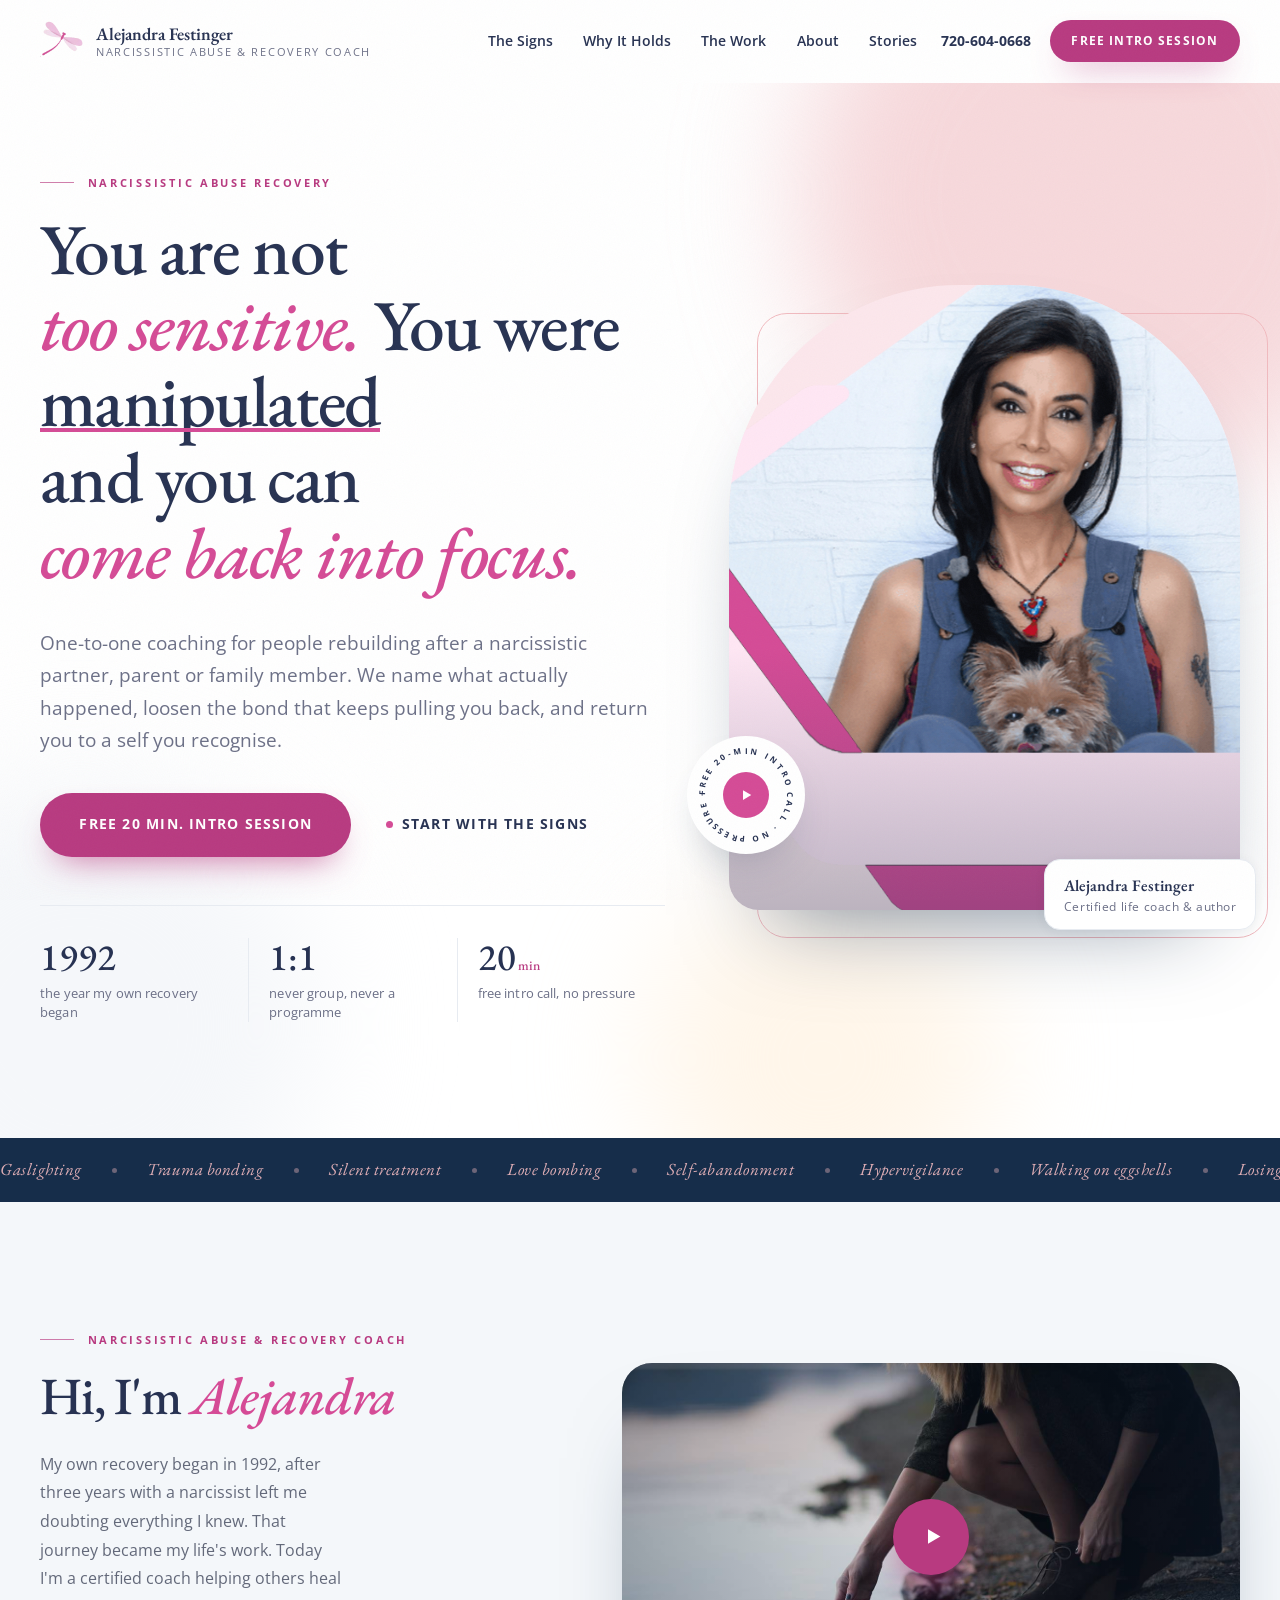
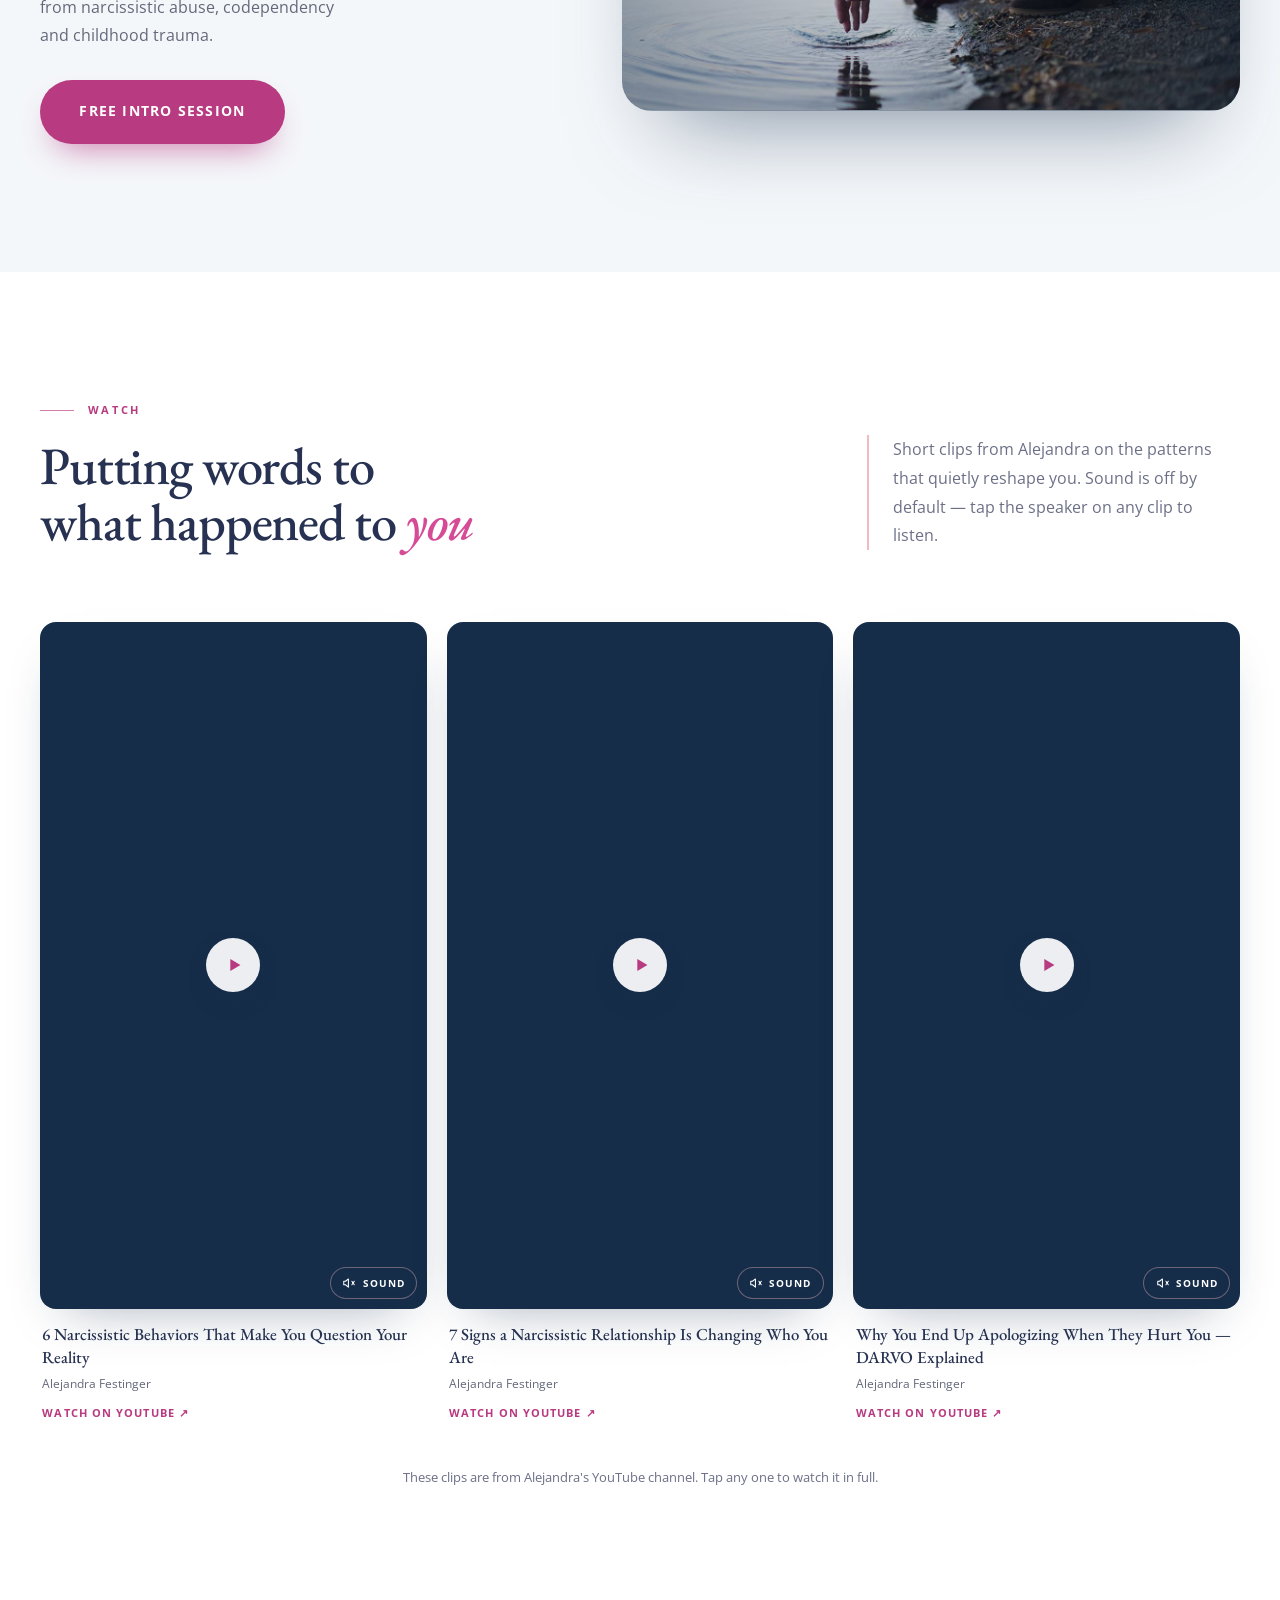
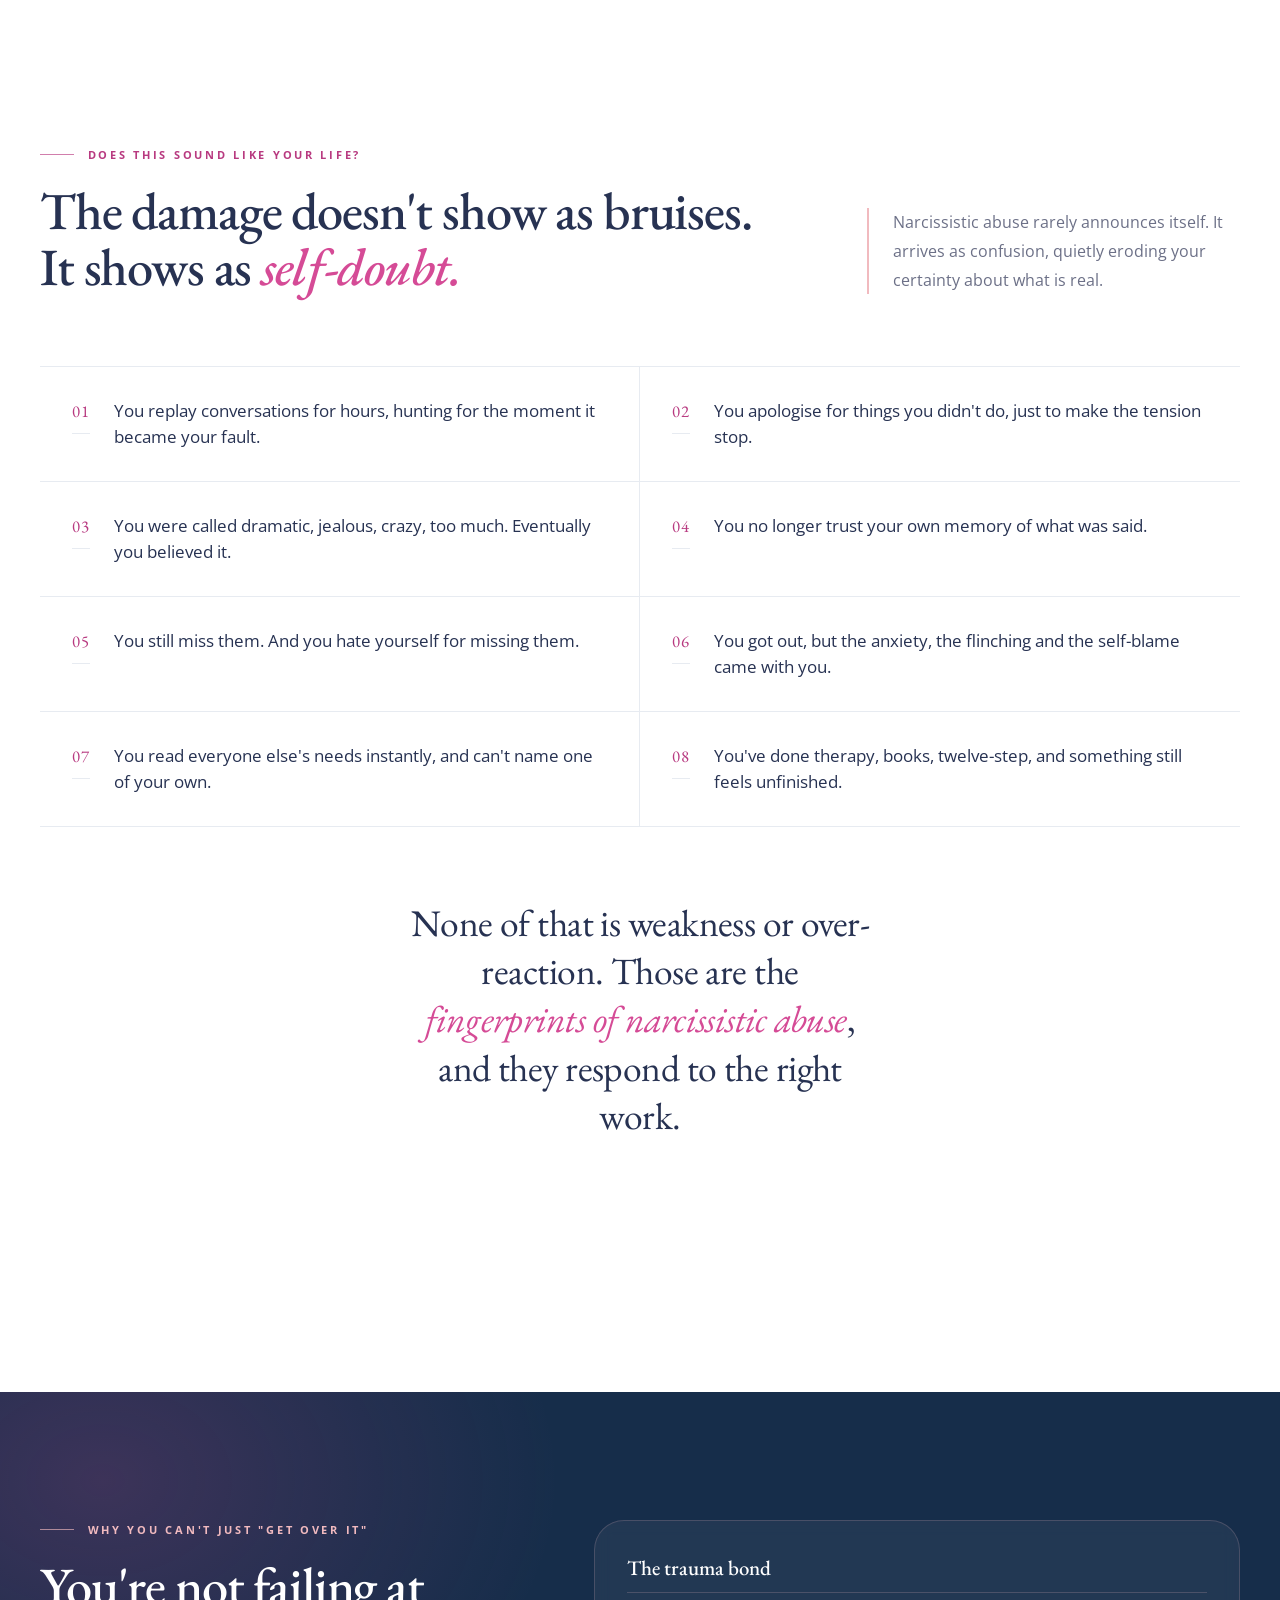
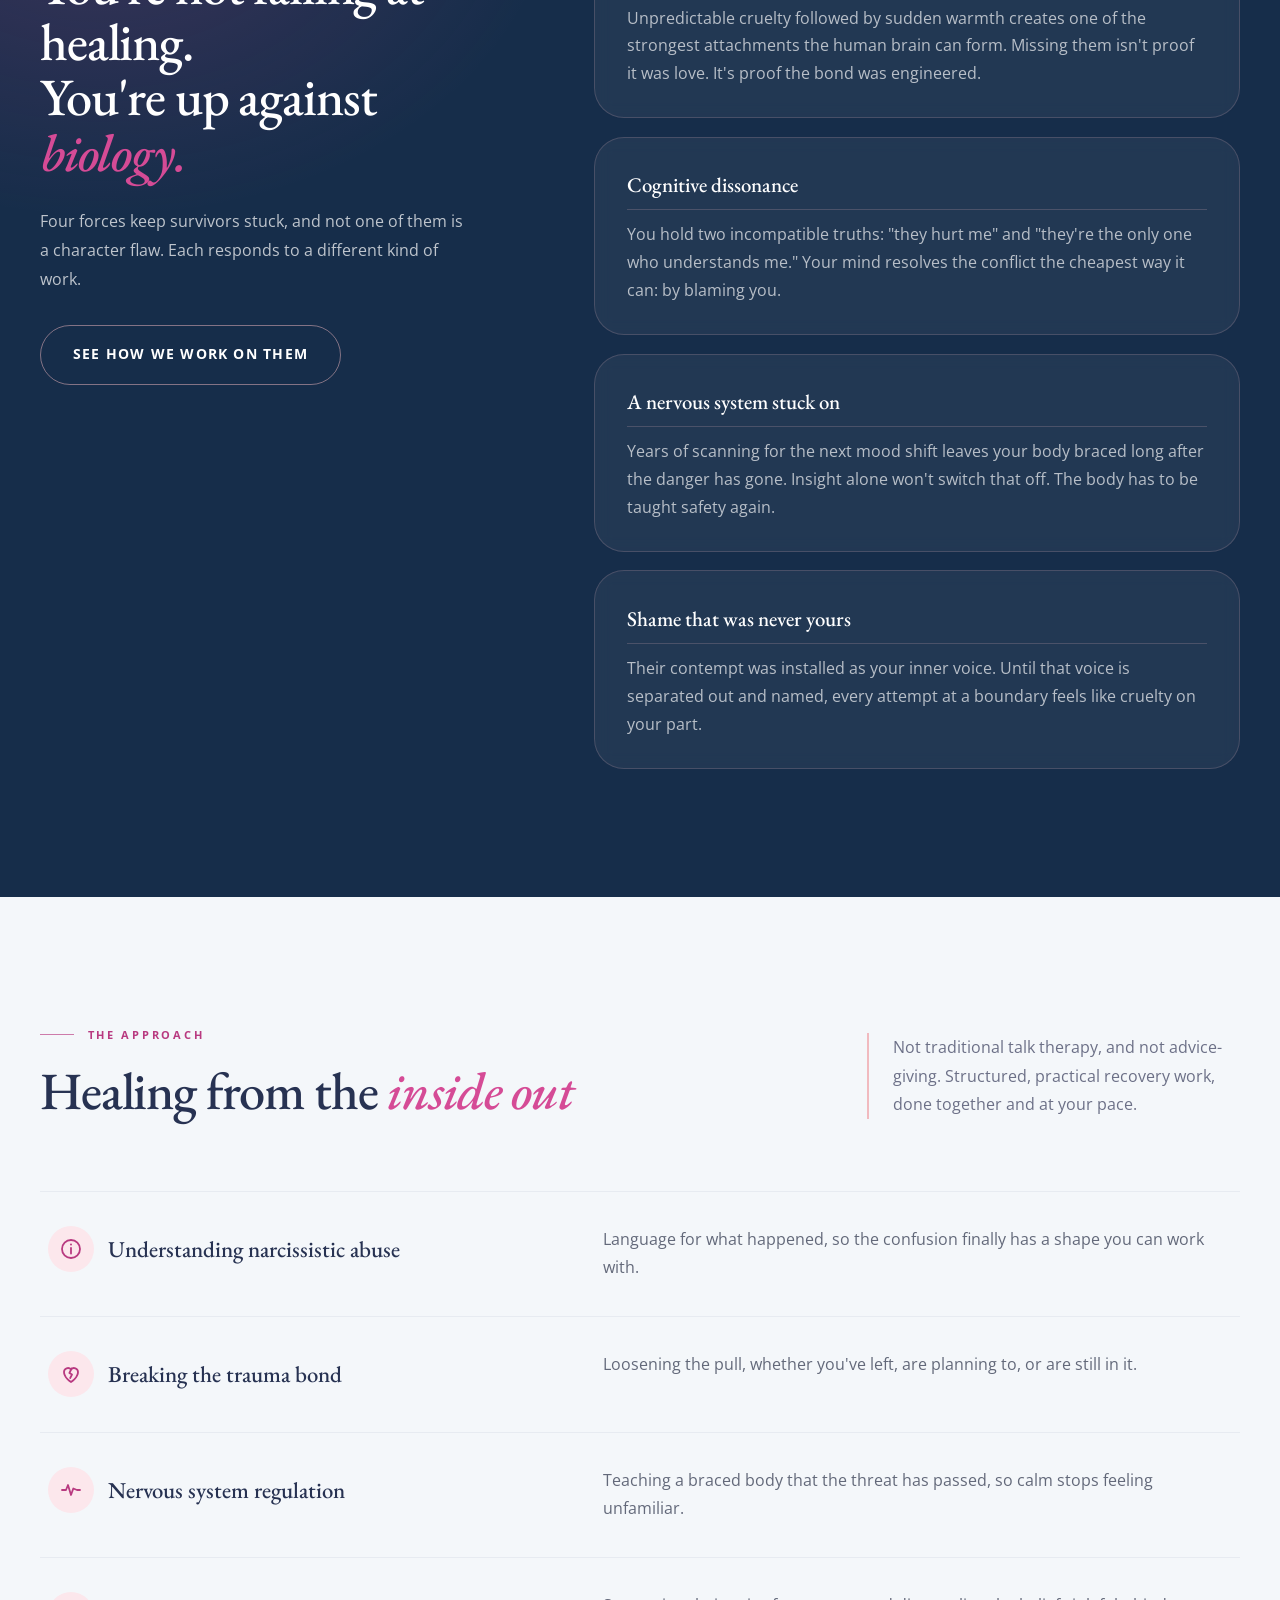
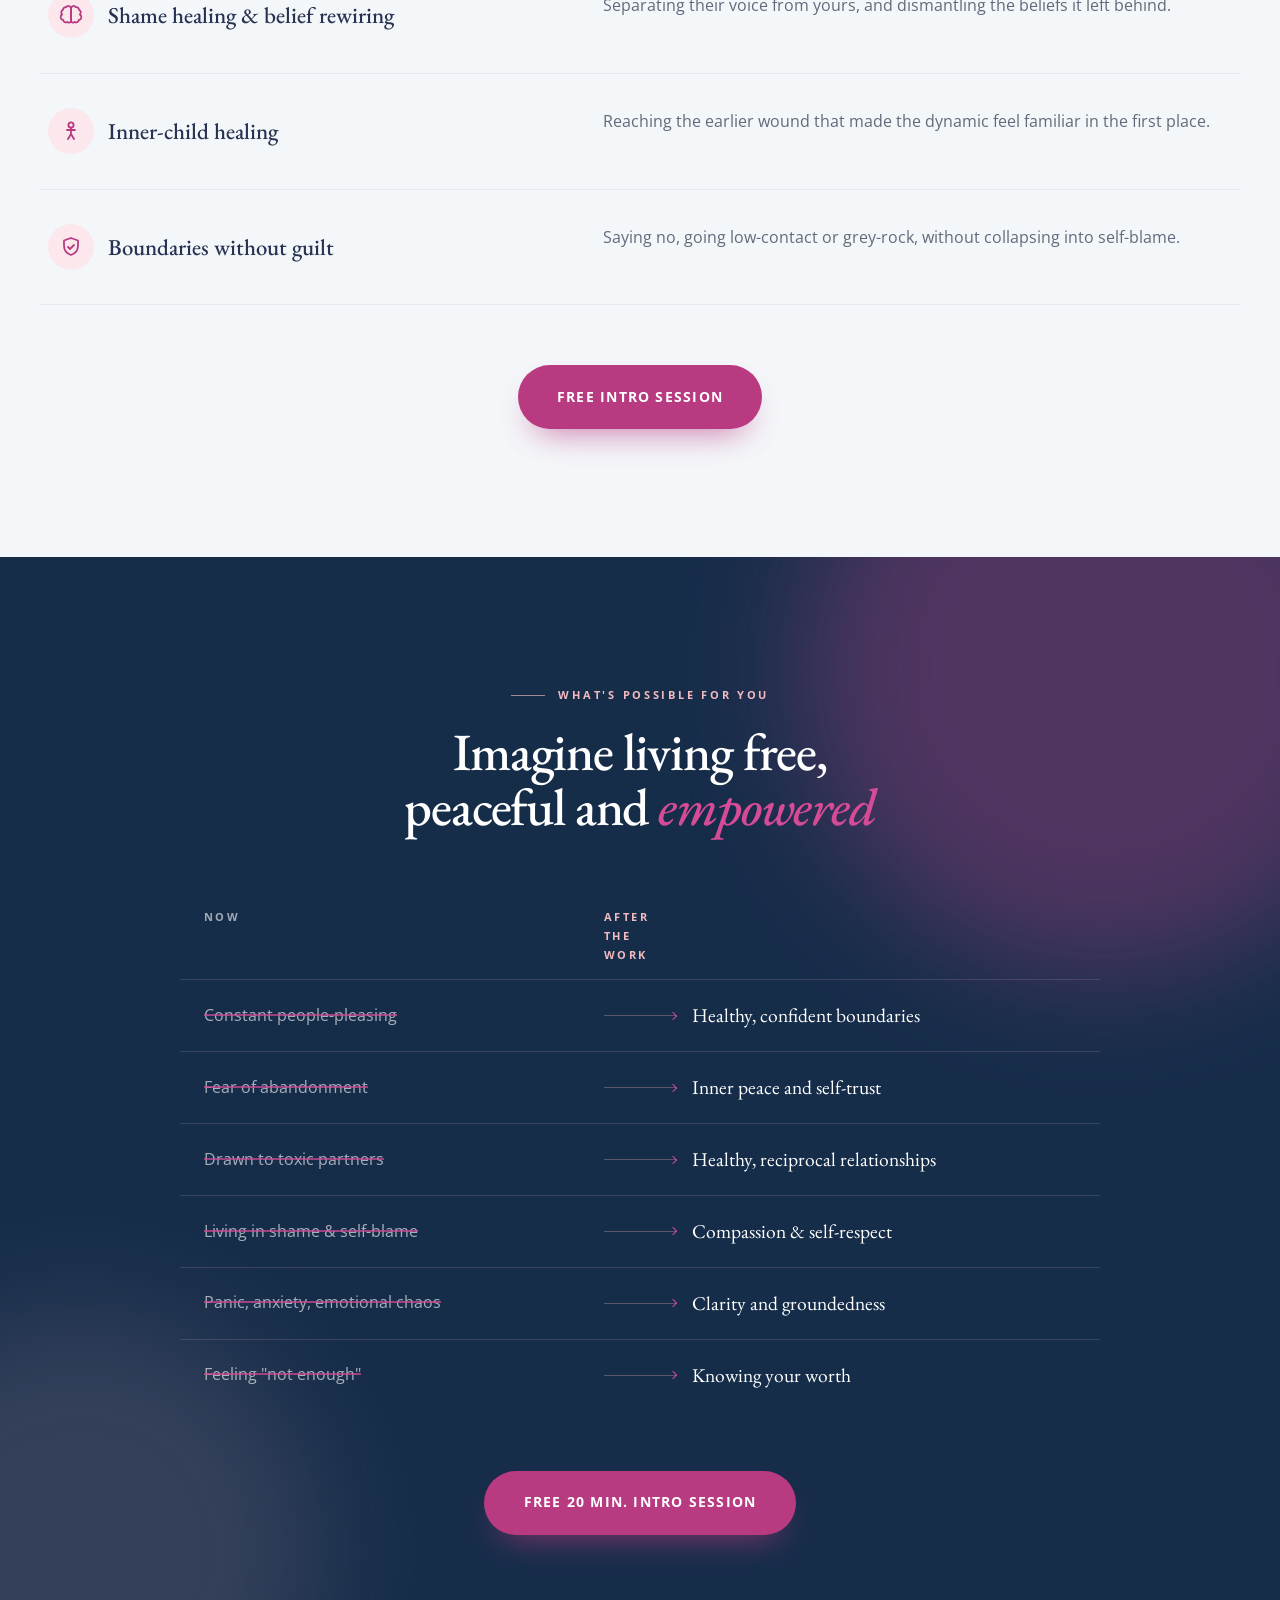
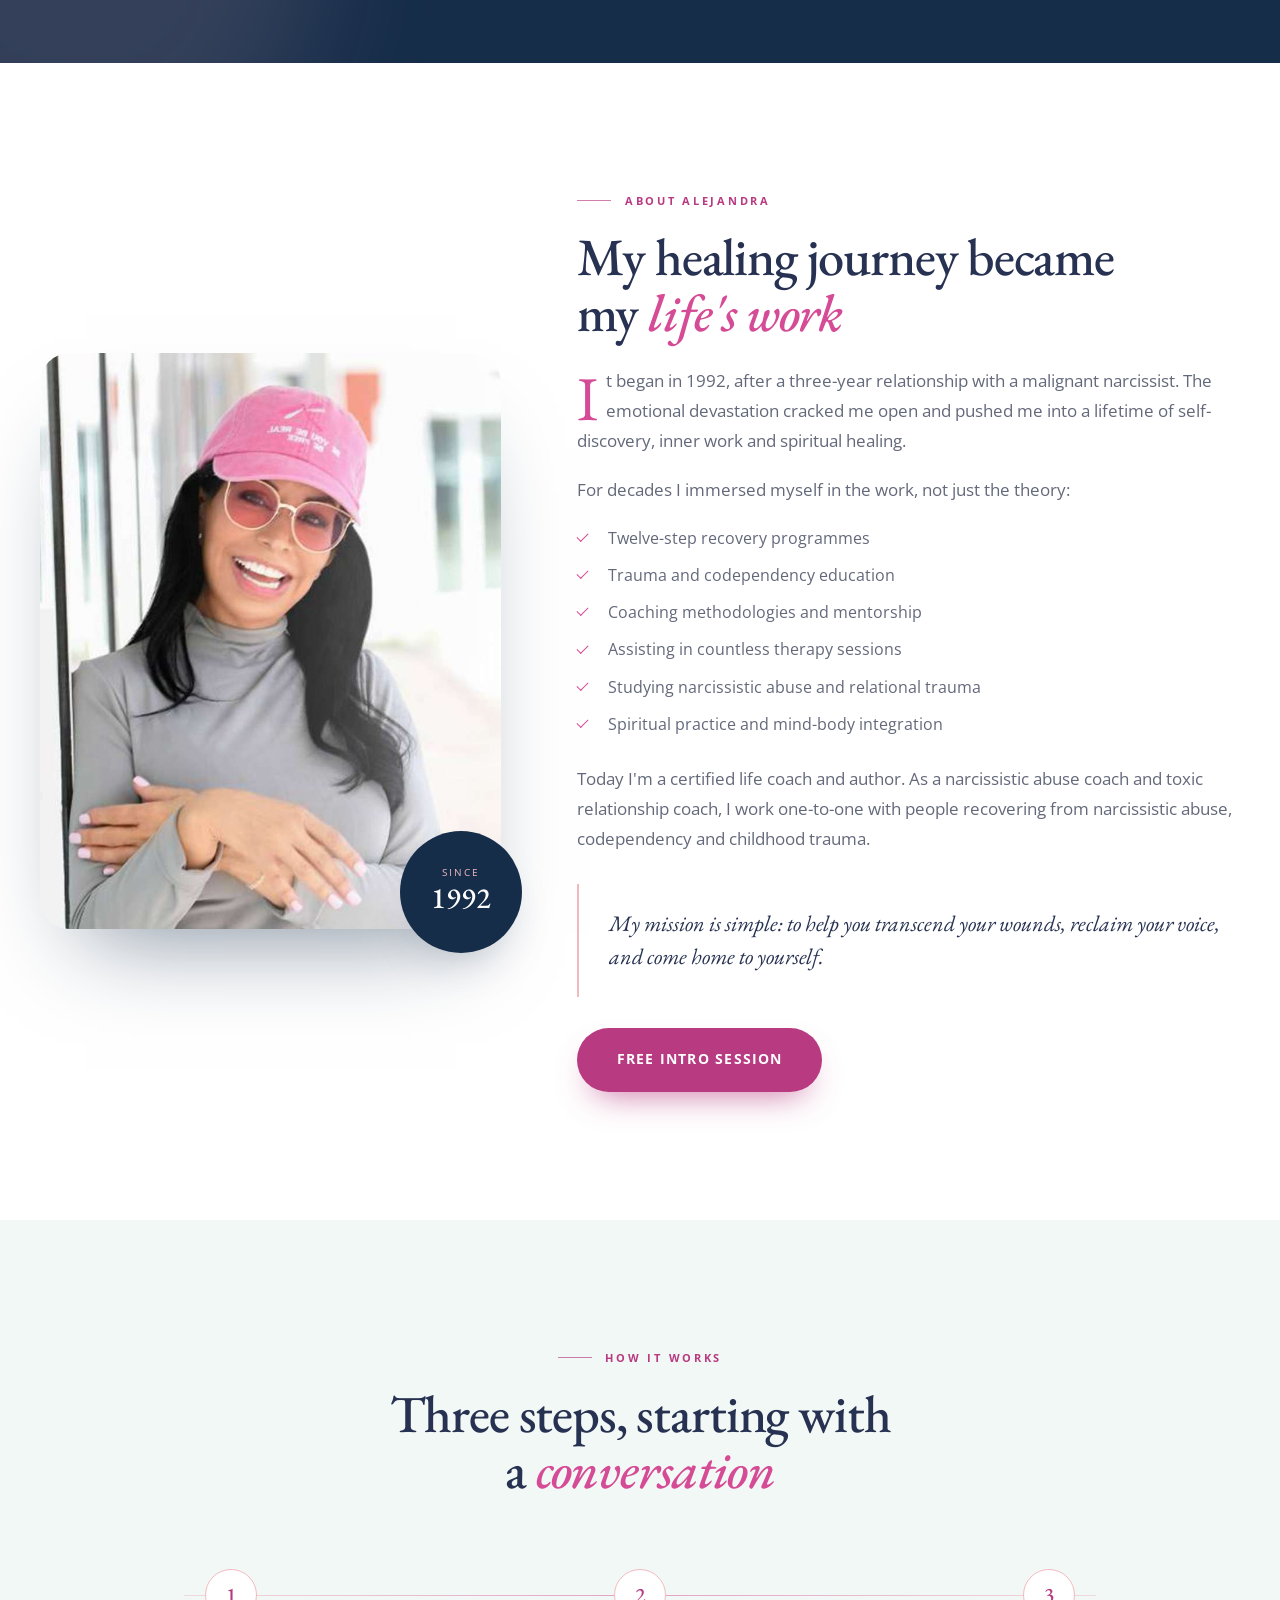
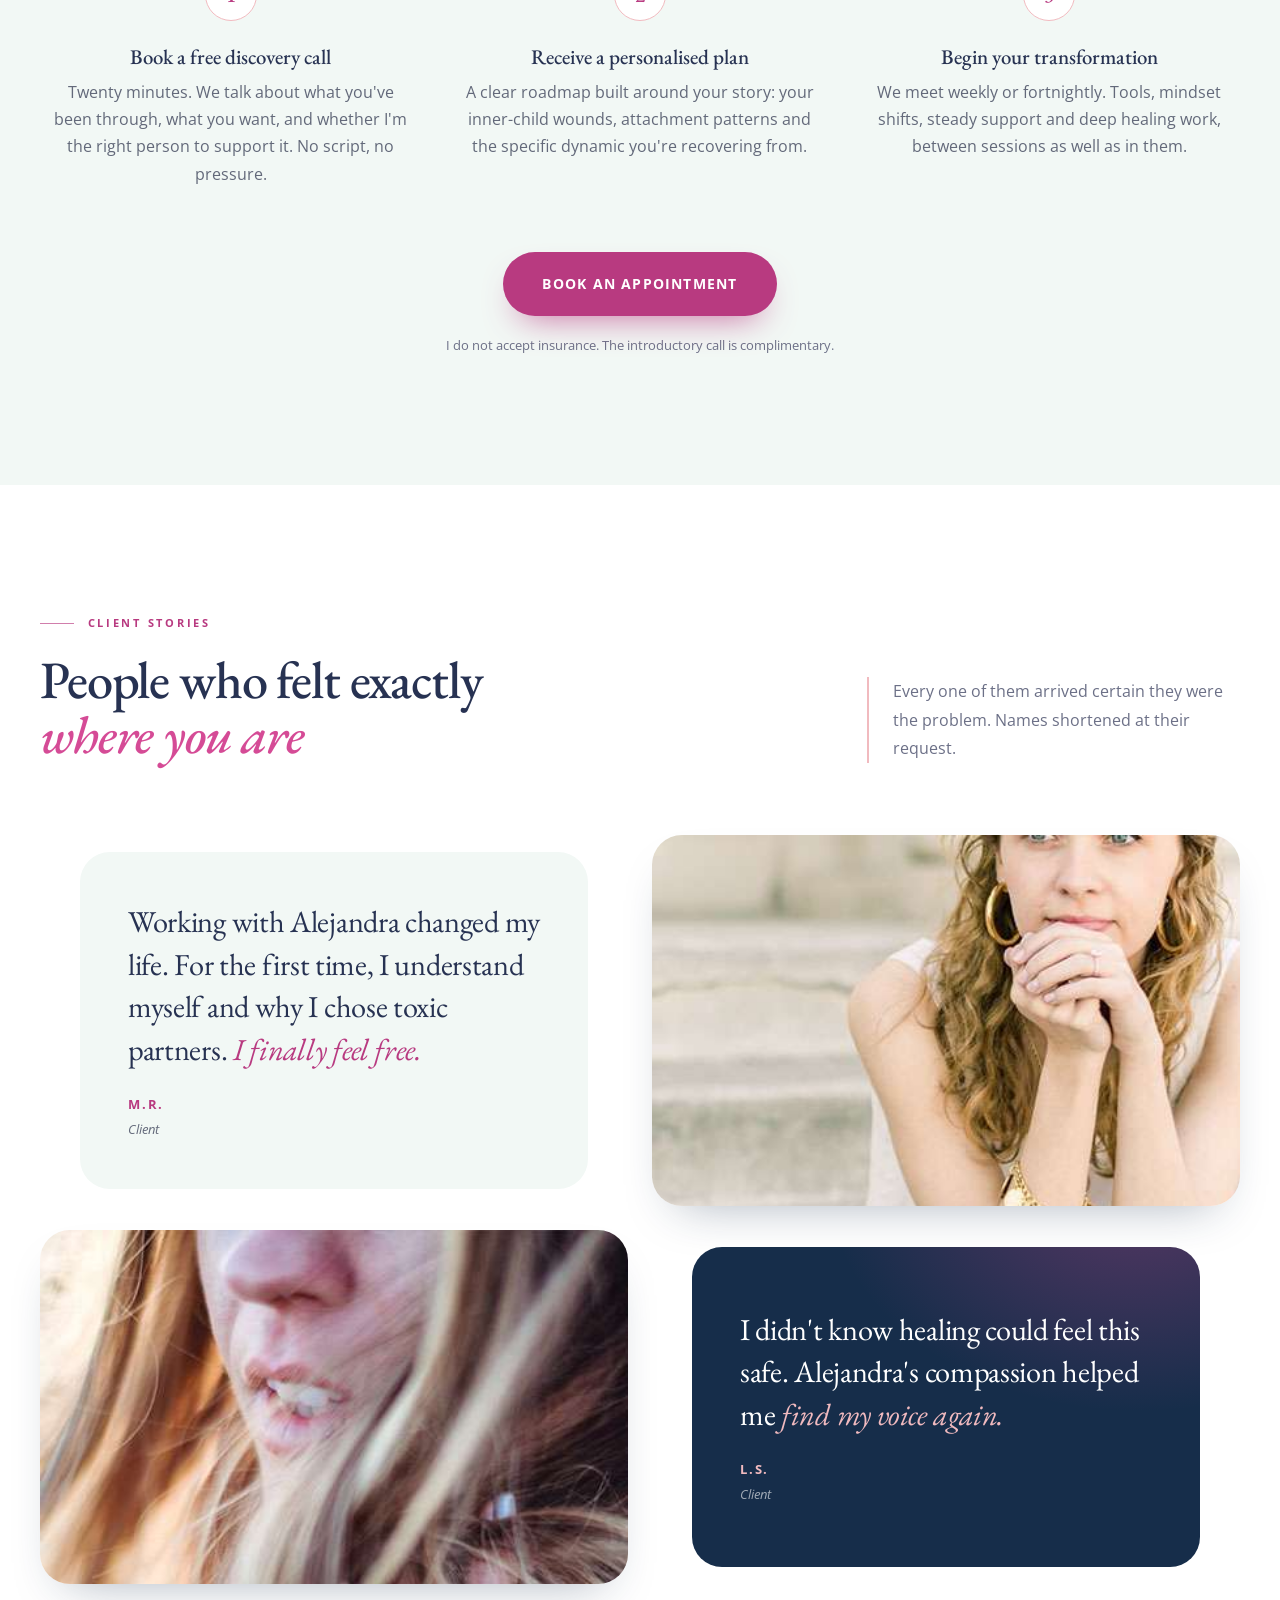
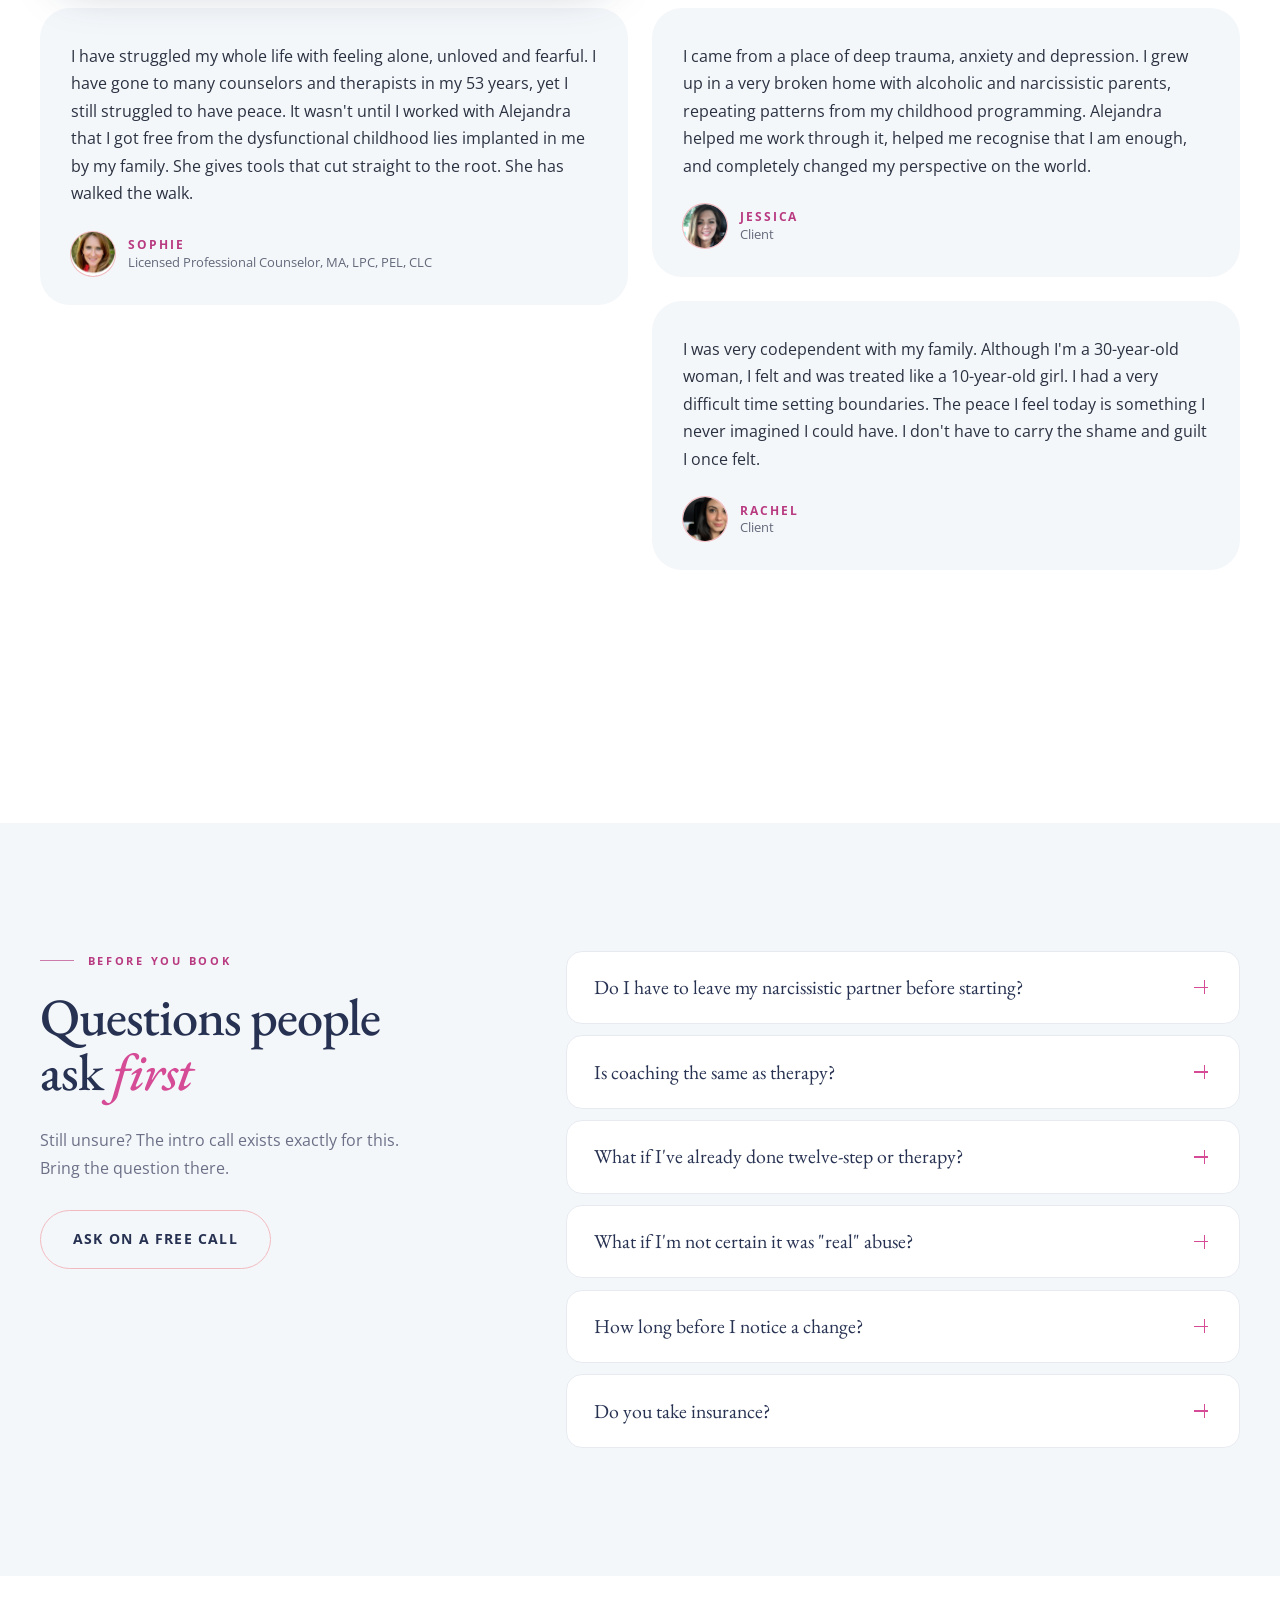
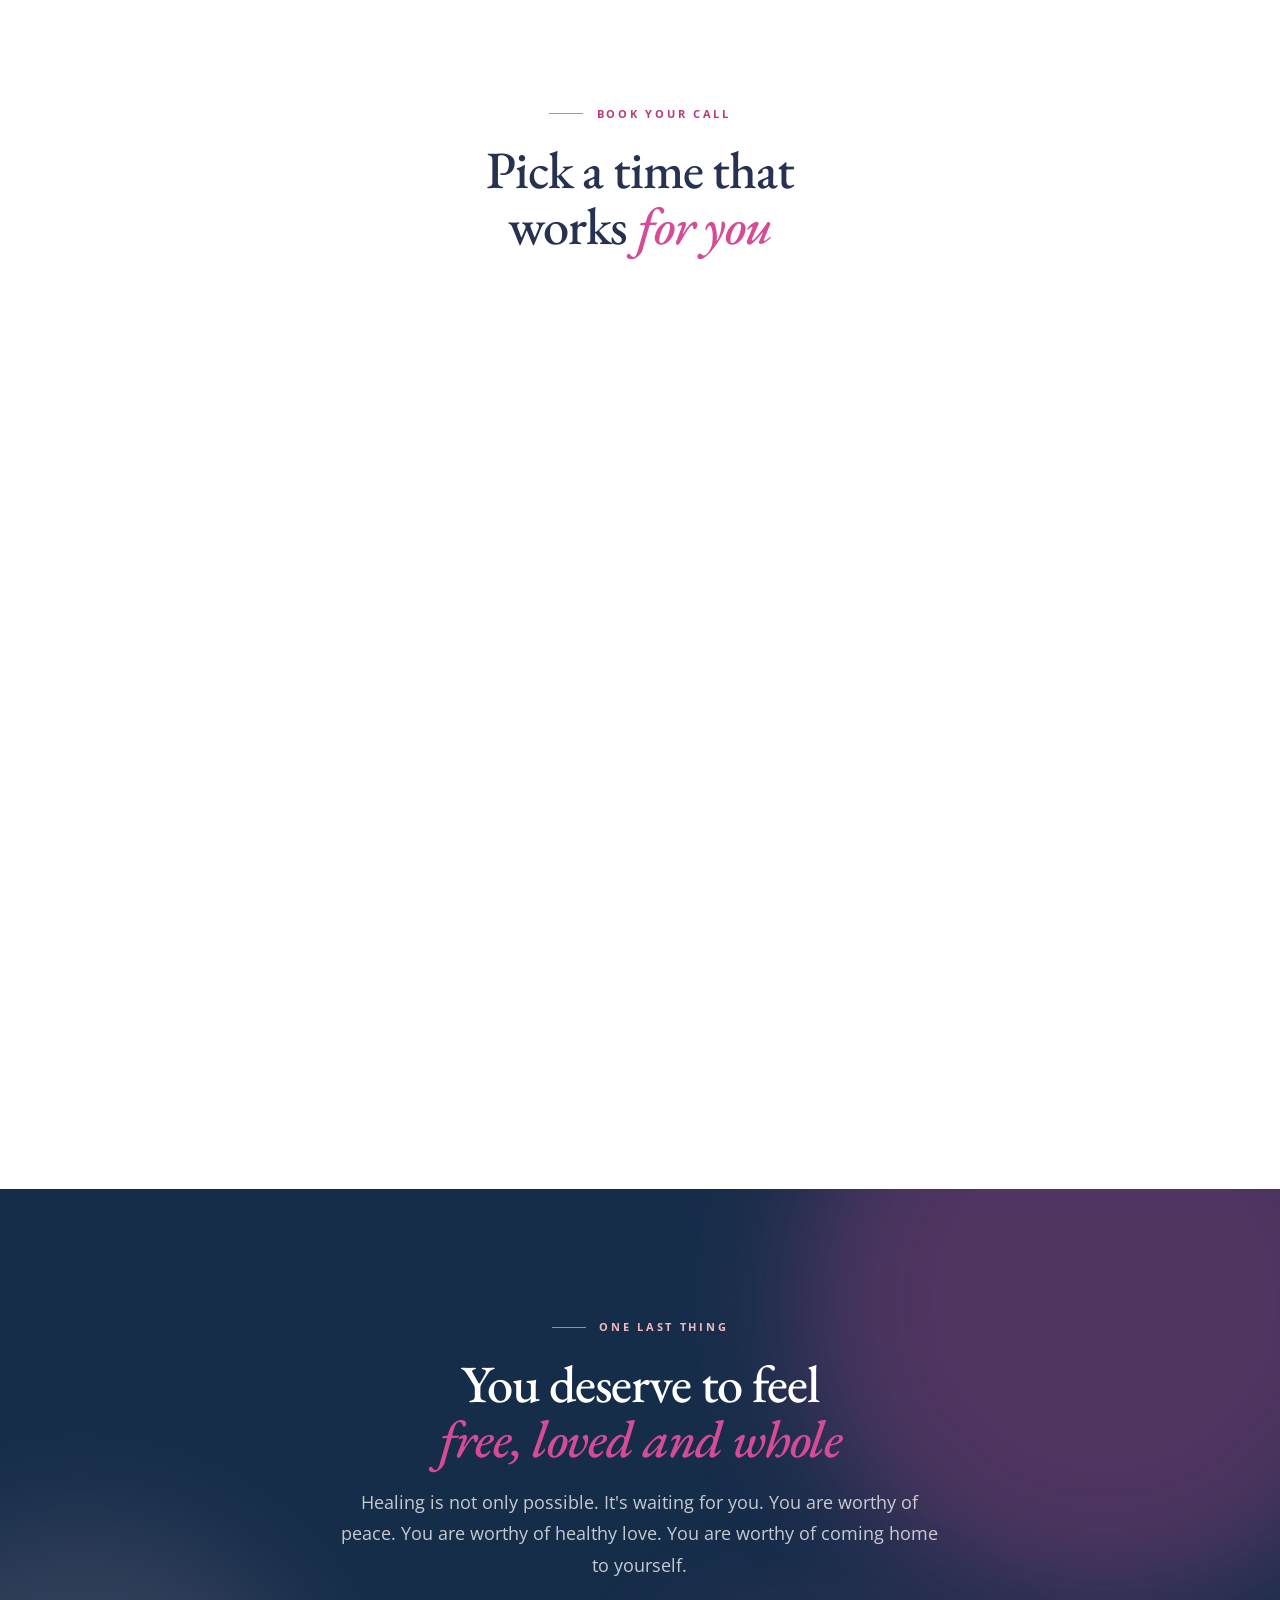
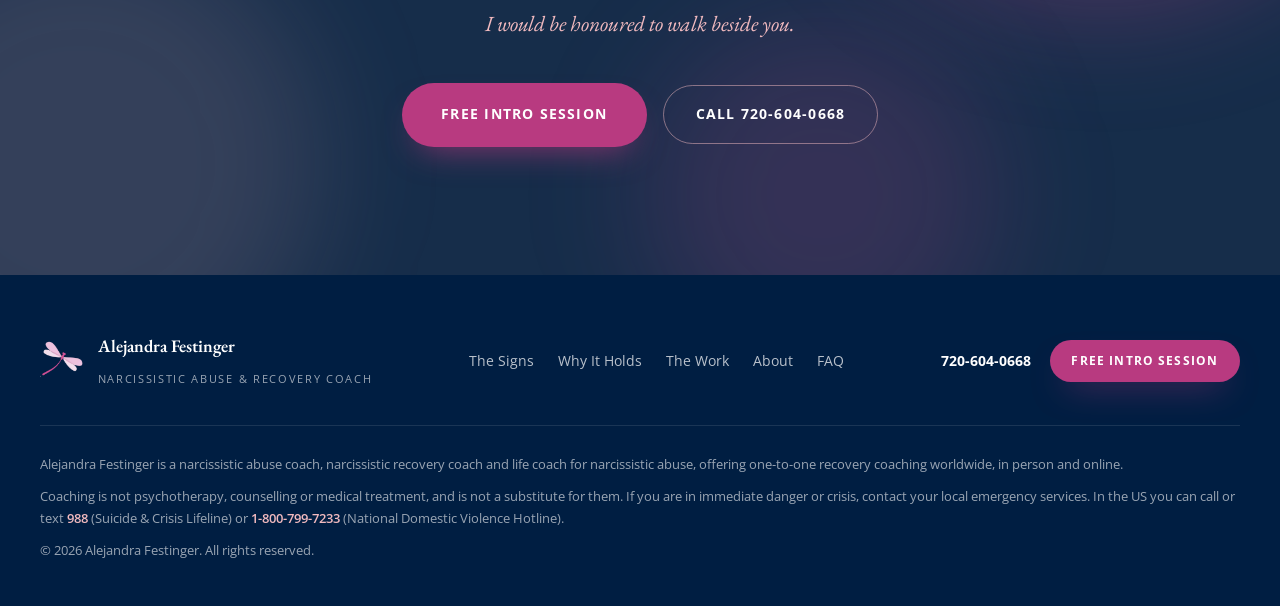
==== index.html @ a4e77815 "Add Watch video section with Alejandra's clips; link hero seal to it - Restore the previously hidden" ====
<!DOCTYPE html>
<html lang="en">
<head>
<meta charset="utf-8">
<meta name="viewport" content="width=device-width, initial-scale=1">

<!-- Google Tag Manager -->
<script>(function(w,d,s,l,i){w[l]=w[l]||[];w[l].push({'gtm.start':
new Date().getTime(),event:'gtm.js'});var f=d.getElementsByTagName(s)[0],
j=d.createElement(s),dl=l!='dataLayer'?'&l='+l:'';j.async=true;j.src=
'https://www.googletagmanager.com/gtm.js?id='+i+dl;f.parentNode.insertBefore(j,f);
})(window,document,'script','dataLayer','GTM-KCTSFG3N');</script>
<!-- End Google Tag Manager -->

<title>Narcissistic Abuse Coach | Alejandra Festinger, Recovery Coaching</title>
<meta name="description" content="Narcissistic abuse coach and toxic relationship coach Alejandra Festinger offers one-to-one recovery coaching to break the trauma bond and come back into focus. Free intro call.">
<link rel="canonical" href="https://codependencylifecoach.com/narcissistic-abuse-recovery/">

<meta property="og:type" content="website">
<meta property="og:title" content="Narcissistic Abuse Coach | Alejandra Festinger">
<meta property="og:description" content="You are not too sensitive. You were manipulated, and you can come back into focus.">
<meta property="og:image" content="images/alejandra.webp">
<meta name="twitter:card" content="summary_large_image">
<meta name="theme-color" content="#162D4A">

<link rel="icon" href="images/logo.webp" type="image/webp">
<link rel="apple-touch-icon" href="images/logo.webp">

<link rel="preconnect" href="https://fonts.googleapis.com">
<link rel="preconnect" href="https://fonts.gstatic.com" crossorigin>
<link rel="preconnect" href="https://assets.calendly.com">
<link rel="preconnect" href="https://calendly.com" crossorigin>
<link href="https://fonts.googleapis.com/css2?family=EB+Garamond:ital,wght@0,400;0,500;0,600;1,400;1,500&family=Open+Sans:wght@300;400;500;600;700&display=swap" rel="stylesheet">
<link rel="stylesheet" href="assets/styles.css">
<link rel="preload" as="script" href="https://assets.calendly.com/assets/external/widget.js">
<script src="https://assets.calendly.com/assets/external/widget.js" defer></script>

<script type="application/ld+json">
{
  "@context": "https://schema.org",
  "@type": "ProfessionalService",
  "name": "Alejandra Festinger, Narcissistic Abuse Recovery Coaching",
  "description": "Alejandra Festinger is a narcissistic abuse coach, toxic relationship coach and life coach for narcissistic abuse, offering one-to-one recovery coaching for survivors of narcissistic abuse, codependency and childhood trauma.",
  "serviceType": [
    "Narcissist coach",
    "Narcissistic abuse coach",
    "Life coach for narcissistic abuse",
    "Narcissistic abuse life coach",
    "Toxic relationship coach",
    "Narcissistic recovery coach",
    "Narcissist abuse recovery coach"
  ],
  "knowsAbout": ["Narcissistic abuse recovery", "Codependency", "Toxic relationships", "Trauma bonding", "Childhood trauma", "Boundaries"],
  "url": "https://codependencylifecoach.com/",
  "telephone": "+1-720-604-0668",
  "areaServed": "Worldwide",
  "availableLanguage": "English",
  "founder": { "@type": "Person", "name": "Alejandra Festinger", "jobTitle": "Certified Life Coach & Author" }
}
</script>
</head>
<body>

<!-- Google Tag Manager (noscript) -->
<noscript><iframe src="https://www.googletagmanager.com/ns.html?id=GTM-KCTSFG3N"
height="0" width="0" style="display:none;visibility:hidden"></iframe></noscript>
<!-- End Google Tag Manager (noscript) -->

<a class="skip-link" href="#main">Skip to content</a>

<!-- fine film grain over the whole page -->
<div class="grain" aria-hidden="true"></div>

<!-- reading progress -->
<div class="progress" aria-hidden="true"><span id="progressBar"></span></div>

<header class="site-header" id="top">
  <div class="wrap header-inner">
    <a class="brand" href="#top">
      <img class="brand-mark" src="images/logo.webp" alt="" width="44" height="44">
      <span class="brand-text">
        <strong>Alejandra Festinger</strong>
        <em>Narcissistic Abuse &amp; Recovery Coach</em>
      </span>
    </a>
    <nav class="site-nav" aria-label="Primary">
      <a href="#signs">The Signs</a>
      <a href="#why">Why It Holds</a>
      <a href="#work">The Work</a>
      <a href="#about">About</a>
      <a href="#stories">Stories</a>
    </nav>
    <div class="header-cta">
      <a class="phone" href="tel:+17206040668">720-604-0668</a>
      <a class="btn btn-rose btn-sm" href="#book">
        <span class="cta-long">Free Intro Session</span>
        <span class="cta-short">Book free call</span>
      </a>
    </div>
  </div>
</header>

<main id="main">

  <!-- ═══════════════════════ HERO ═══════════════════════ -->
  <section class="hero">
    <div class="mesh" aria-hidden="true"><i></i><i></i><i></i></div>

    <div class="wrap hero-grid">
      <div class="hero-copy">
        <p class="eyebrow line-in">
          <span class="eyebrow-rule"></span>Narcissistic Abuse Recovery
        </p>

        <h1 class="display">
          <span class="word w1">You are not</span>
          <span class="word w2"><em>too sensitive.</em></span>
          <span class="word w3">You were</span>
          <span class="word w4 blurred">manipulated</span>
          <span class="word w5">and you can</span>
          <span class="word w6"><em>come back into focus.</em></span>
        </h1>

        <p class="lede line-in d5">
          One-to-one coaching for people rebuilding after a narcissistic partner, parent or
          family member. We name what actually happened, loosen the bond that keeps pulling
          you back, and return you to a self you recognise.
        </p>

        <div class="hero-actions line-in d6">
          <a class="btn btn-rose btn-lg" href="#book">
            Free 20 min. Intro Session
          </a>
          <a class="btn btn-quiet" href="#signs">
            <span class="dot"></span> Start with the signs
          </a>
        </div>

        <dl class="hero-stats line-in d7">
          <div><dt>1992</dt><dd>the year my own recovery began</dd></div>
          <div><dt>1:1</dt><dd>never group, never a programme</dd></div>
          <div><dt>20<small>min</small></dt><dd>free intro call, no pressure</dd></div>
        </dl>
      </div>

      <div class="hero-media">
        <div class="frame-offset" aria-hidden="true"></div>

        <figure class="hero-photo">
          <img src="images/alejandra.webp" alt="Alejandra Festinger, narcissistic abuse recovery coach" width="720" height="880" fetchpriority="high">
        </figure>

        <!-- rotating seal — links to the clips -->
        <a class="seal" href="#watch" aria-label="Watch Alejandra's video clips">
          <svg viewBox="0 0 120 120">
            <defs><path id="sealPath" d="M60,60 m-42,0 a42,42 0 1,1 84,0 a42,42 0 1,1 -84,0"/></defs>
            <text><textPath href="#sealPath" textLength="264" lengthAdjust="spacing">FREE 20-MIN INTRO CALL · NO PRESSURE ·</textPath></text>
          </svg>
          <span class="seal-core">
            <svg viewBox="0 0 24 24"><path d="M8 5.5v13l11-6.5z" fill="currentColor" stroke="none"/></svg>
          </span>
        </a>

        <figcaption class="photo-note">
          <strong>Alejandra Festinger</strong>
          Certified life coach &amp; author
        </figcaption>
      </div>
    </div>
  </section>

  <!-- vocabulary marquee -->
  <div class="marquee" aria-hidden="true">
    <div class="marquee-track">
      <span>Gaslighting</span><i></i><span>Trauma bonding</span><i></i><span>Silent treatment</span><i></i>
      <span>Love bombing</span><i></i><span>Self-abandonment</span><i></i><span>Hypervigilance</span><i></i>
      <span>Walking on eggshells</span><i></i><span>Losing your voice</span><i></i>
      <span>Gaslighting</span><i></i><span>Trauma bonding</span><i></i><span>Silent treatment</span><i></i>
      <span>Love bombing</span><i></i><span>Self-abandonment</span><i></i><span>Hypervigilance</span><i></i>
      <span>Walking on eggshells</span><i></i><span>Losing your voice</span><i></i>
    </div>
  </div>

  <!-- ═══════════════════════ MEET (intro video) ═══════════════════════ -->
  <section class="section meet">
    <div class="wrap meet-grid">
      <div class="meet-copy reveal">
        <p class="eyebrow"><span class="eyebrow-rule"></span>Narcissistic Abuse &amp; Recovery Coach</p>
        <h2 class="display">Hi, I'm <em>Alejandra</em></h2>
        <p class="meet-note">
          My own recovery began in 1992, after three years with a narcissist left
          me doubting everything I knew. That journey became my life's work. Today
          I'm a certified coach helping others heal from narcissistic abuse,
          codependency and childhood trauma.
        </p>
        <a class="btn btn-rose btn-lg" href="#book">Free Intro Session</a>
      </div>

      <figure class="meet-video reveal">
        <video controls playsinline preload="none" poster="images/intro-poster.jpg" title="A short introduction from Alejandra Festinger">
          <source src="assets/alejandra-intro.mp4" type="video/mp4">
          Your browser does not support the video tag.
        </video>
      </figure>
    </div>
  </section>

  <!-- ═══════════════════════ WATCH ═══════════════════════ -->
  <section class="section watch" id="watch">
    <div class="wrap">

      <div class="head-split reveal">
        <div>
          <p class="eyebrow"><span class="eyebrow-rule"></span>Watch</p>
          <h2 class="display">Putting words to<br>what happened to <em>you</em></h2>
        </div>
        <p class="head-note">
          Short clips from Alejandra on the patterns that quietly reshape you. Sound is
          off by default — tap the speaker on any clip to listen.
        </p>
      </div>

      <div class="video-grid" id="videoGrid">
        <figure class="vid reveal" data-yt="RxsDOI-tez8">
          <div class="vid-frame">
            <div class="vid-holder"></div>
            <span class="vid-play" aria-hidden="true">
              <svg viewBox="0 0 24 24"><path d="M8 5.5v13l11-6.5z" fill="currentColor" stroke="none"/></svg>
            </span>
            <button class="vid-sound" type="button" aria-pressed="false">
              <svg class="i-off" viewBox="0 0 24 24" aria-hidden="true"><path d="M11 5 6 9H3v6h3l5 4z"/><path d="m17 9 4 6M21 9l-4 6"/></svg>
              <svg class="i-on" viewBox="0 0 24 24" aria-hidden="true"><path d="M11 5 6 9H3v6h3l5 4z"/><path d="M16 8.5a5 5 0 0 1 0 7M19 6a9 9 0 0 1 0 12"/></svg>
              <span class="vid-sound-label">Sound</span>
            </button>
          </div>
          <figcaption>
            <strong>6 Narcissistic Behaviors That Make You Question Your Reality</strong>
            <span>Alejandra Festinger</span>
            <a class="vid-link" href="https://youtu.be/RxsDOI-tez8" target="_blank" rel="noopener noreferrer">Watch on YouTube ↗</a>
          </figcaption>
        </figure>

        <figure class="vid reveal" data-yt="KkNuTfhZCto">
          <div class="vid-frame">
            <div class="vid-holder"></div>
            <span class="vid-play" aria-hidden="true">
              <svg viewBox="0 0 24 24"><path d="M8 5.5v13l11-6.5z" fill="currentColor" stroke="none"/></svg>
            </span>
            <button class="vid-sound" type="button" aria-pressed="false">
              <svg class="i-off" viewBox="0 0 24 24" aria-hidden="true"><path d="M11 5 6 9H3v6h3l5 4z"/><path d="m17 9 4 6M21 9l-4 6"/></svg>
              <svg class="i-on" viewBox="0 0 24 24" aria-hidden="true"><path d="M11 5 6 9H3v6h3l5 4z"/><path d="M16 8.5a5 5 0 0 1 0 7M19 6a9 9 0 0 1 0 12"/></svg>
              <span class="vid-sound-label">Sound</span>
            </button>
          </div>
          <figcaption>
            <strong>7 Signs a Narcissistic Relationship Is Changing Who You Are</strong>
            <span>Alejandra Festinger</span>
            <a class="vid-link" href="https://youtu.be/KkNuTfhZCto" target="_blank" rel="noopener noreferrer">Watch on YouTube ↗</a>
          </figcaption>
        </figure>

        <figure class="vid reveal" data-yt="DsQMgWHABTQ">
          <div class="vid-frame">
            <div class="vid-holder"></div>
            <span class="vid-play" aria-hidden="true">
              <svg viewBox="0 0 24 24"><path d="M8 5.5v13l11-6.5z" fill="currentColor" stroke="none"/></svg>
            </span>
            <button class="vid-sound" type="button" aria-pressed="false">
              <svg class="i-off" viewBox="0 0 24 24" aria-hidden="true"><path d="M11 5 6 9H3v6h3l5 4z"/><path d="m17 9 4 6M21 9l-4 6"/></svg>
              <svg class="i-on" viewBox="0 0 24 24" aria-hidden="true"><path d="M11 5 6 9H3v6h3l5 4z"/><path d="M16 8.5a5 5 0 0 1 0 7M19 6a9 9 0 0 1 0 12"/></svg>
              <span class="vid-sound-label">Sound</span>
            </button>
          </div>
          <figcaption>
            <strong>Why You End Up Apologizing When They Hurt You — DARVO Explained</strong>
            <span>Alejandra Festinger</span>
            <a class="vid-link" href="https://youtu.be/DsQMgWHABTQ" target="_blank" rel="noopener noreferrer">Watch on YouTube ↗</a>
          </figcaption>
        </figure>
      </div>

      <p class="watch-note reveal">
        These clips are from Alejandra's YouTube channel. Tap any one to watch it in full.
      </p>
    </div>
  </section>

  <!-- ═══════════════════════ SIGNS ═══════════════════════ -->
  <section class="section signs" id="signs">
    <div class="wrap">

      <div class="head-split reveal">
        <div>
          <p class="eyebrow"><span class="eyebrow-rule"></span>Does this sound like your life?</p>
          <h2 class="display">The damage doesn't show as bruises.<br>It shows as <em>self-doubt.</em></h2>
        </div>
        <p class="head-note">
          Narcissistic abuse rarely announces itself. It arrives as confusion, quietly eroding your
          certainty about what is real.
        </p>
      </div>

      <ol class="sign-list">
        <li class="sign reveal"><span class="sign-i">01</span><p>You replay conversations for hours, hunting for the moment it became your fault.</p></li>
        <li class="sign reveal"><span class="sign-i">02</span><p>You apologise for things you didn't do, just to make the tension stop.</p></li>
        <li class="sign reveal"><span class="sign-i">03</span><p>You were called dramatic, jealous, crazy, too much. Eventually you believed it.</p></li>
        <li class="sign reveal"><span class="sign-i">04</span><p>You no longer trust your own memory of what was said.</p></li>
        <li class="sign reveal"><span class="sign-i">05</span><p>You still miss them. And you hate yourself for missing them.</p></li>
        <li class="sign reveal"><span class="sign-i">06</span><p>You got out, but the anxiety, the flinching and the self-blame came with you.</p></li>
        <li class="sign reveal"><span class="sign-i">07</span><p>You read everyone else's needs instantly, and can't name one of your own.</p></li>
        <li class="sign reveal"><span class="sign-i">08</span><p>You've done therapy, books, twelve-step, and something still feels unfinished.</p></li>
      </ol>

      <p class="pull reveal">
        None of that is weakness or over-reaction. Those are the
        <em>fingerprints of narcissistic abuse</em>, and they respond to the right work.
      </p>

      <div class="section-cta reveal">
        <a class="btn btn-rose btn-lg" href="#book">Book an Appointment</a>
      </div>
    </div>
  </section>

  <!-- ═══════════════════════ WHY ═══════════════════════ -->
  <section class="section why" id="why">
    <div class="wrap why-grid">

      <div class="why-sticky">
        <p class="eyebrow"><span class="eyebrow-rule"></span>Why you can't just "get over it"</p>
        <h2 class="display">You're not failing at healing.<br>You're up against <em>biology.</em></h2>
        <p class="why-note">
          Four forces keep survivors stuck, and not one of them is a character flaw.
          Each responds to a different kind of work.
        </p>
        <a class="btn btn-outline-light" href="#work">See how we work on them</a>
      </div>

      <div class="why-stack">
        <article class="slab reveal">
          <h3>The trauma bond</h3>
          <p>Unpredictable cruelty followed by sudden warmth creates one of the strongest attachments the human brain can form. Missing them isn't proof it was love. It's proof the bond was engineered.</p>
        </article>
        <article class="slab reveal">
          <h3>Cognitive dissonance</h3>
          <p>You hold two incompatible truths: "they hurt me" and "they're the only one who understands me." Your mind resolves the conflict the cheapest way it can: by blaming you.</p>
        </article>
        <article class="slab reveal">
          <h3>A nervous system stuck on</h3>
          <p>Years of scanning for the next mood shift leaves your body braced long after the danger has gone. Insight alone won't switch that off. The body has to be taught safety again.</p>
        </article>
        <article class="slab reveal">
          <h3>Shame that was never yours</h3>
          <p>Their contempt was installed as your inner voice. Until that voice is separated out and named, every attempt at a boundary feels like cruelty on your part.</p>
        </article>
      </div>
    </div>
  </section>

  <!-- ═══════════════════════ WORK ═══════════════════════ -->
  <section class="section work" id="work">
    <div class="wrap">

      <div class="head-split reveal">
        <div>
          <p class="eyebrow"><span class="eyebrow-rule"></span>The approach</p>
          <h2 class="display">Healing from the <em>inside out</em></h2>
        </div>
        <p class="head-note">
          Not traditional talk therapy, and not advice-giving. Structured, practical
          recovery work, done together and at your pace.
        </p>
      </div>

      <div class="ledger">
        <article class="entry reveal">
          <div class="entry-lead">
            <span class="entry-icon" aria-hidden="true">
              <svg viewBox="0 0 24 24"><circle cx="12" cy="12" r="9"/><line x1="12" y1="11" x2="12" y2="16.5"/><circle cx="12" cy="7.6" r="1" fill="currentColor" stroke="none"/></svg>
            </span>
            <h3>Understanding narcissistic abuse</h3>
          </div>
          <p>Language for what happened, so the confusion finally has a shape you can work with.</p>
        </article>
        <article class="entry reveal">
          <div class="entry-lead">
            <span class="entry-icon" aria-hidden="true">
              <svg viewBox="0 0 24 24"><path d="M12 20s-7-4.6-7-10a4 4 0 0 1 7-2.6A4 4 0 0 1 19 10c0 5.4-7 10-7 10z"/><path d="M12.6 6.5 10.4 11l2.6 1.6-1.8 3.4"/></svg>
            </span>
            <h3>Breaking the trauma bond</h3>
          </div>
          <p>Loosening the pull, whether you've left, are planning to, or are still in it.</p>
        </article>
        <article class="entry reveal">
          <div class="entry-lead">
            <span class="entry-icon" aria-hidden="true">
              <svg viewBox="0 0 24 24"><path d="M3 12h4l2-5 3 10 2.3-6.5L18 12h3"/></svg>
            </span>
            <h3>Nervous system regulation</h3>
          </div>
          <p>Teaching a braced body that the threat has passed, so calm stops feeling unfamiliar.</p>
        </article>
        <article class="entry reveal">
          <div class="entry-lead">
            <span class="entry-icon" aria-hidden="true">
              <svg viewBox="0 0 24 24"><path d="M12 5.4a2.6 2.6 0 0 0-4.8-1.2A2.7 2.7 0 0 0 4 6.8a2.7 2.7 0 0 0-.8 4.6A3 3 0 0 0 4.2 17a2.6 2.6 0 0 0 4 1.9A2.4 2.4 0 0 0 12 18.4Zm0 0a2.6 2.6 0 0 1 4.8-1.2A2.7 2.7 0 0 1 20 6.8a2.7 2.7 0 0 1 .8 4.6A3 3 0 0 1 19.8 17a2.6 2.6 0 0 1-4 1.9A2.4 2.4 0 0 1 12 18.4Z"/><path d="M12 5.4v13"/></svg>
            </span>
            <h3>Shame healing &amp; belief rewiring</h3>
          </div>
          <p>Separating their voice from yours, and dismantling the beliefs it left behind.</p>
        </article>
        <article class="entry reveal">
          <div class="entry-lead">
            <span class="entry-icon" aria-hidden="true">
              <svg viewBox="0 0 24 24"><circle cx="12" cy="6" r="2.6"/><path d="M12 8.6V15M8 11h8M9 20l3-5 3 5"/></svg>
            </span>
            <h3>Inner-child healing</h3>
          </div>
          <p>Reaching the earlier wound that made the dynamic feel familiar in the first place.</p>
        </article>
        <article class="entry reveal">
          <div class="entry-lead">
            <span class="entry-icon" aria-hidden="true">
              <svg viewBox="0 0 24 24"><path d="M12 3l7 2.5v5c0 4.6-3 8.2-7 9.5-4-1.3-7-4.9-7-9.5v-5z"/><path d="M9 12l2 2 4-4"/></svg>
            </span>
            <h3>Boundaries without guilt</h3>
          </div>
          <p>Saying no, going low-contact or grey-rock, without collapsing into self-blame.</p>
        </article>
      </div>

      <div class="section-cta reveal">
        <a class="btn btn-rose btn-lg" href="#book">Free Intro Session</a>
      </div>
    </div>
  </section>

  <!-- ═══════════════════════ SHIFT ═══════════════════════ -->
  <section class="section shift">
    <div class="mesh dark" aria-hidden="true"><i></i><i></i></div>
    <div class="wrap">
      <div class="section-head light reveal">
        <p class="eyebrow"><span class="eyebrow-rule"></span>What's possible for you</p>
        <h2 class="display">Imagine living free,<br>peaceful and <em>empowered</em></h2>
      </div>

      <div class="ledger-shift">
        <div class="shift-legend" aria-hidden="true"><span>Now</span><span>After the work</span></div>
        <div class="srow reveal"><span class="was">Constant people-pleasing</span><span class="arrow"></span><span class="now">Healthy, confident boundaries</span></div>
        <div class="srow reveal"><span class="was">Fear of abandonment</span><span class="arrow"></span><span class="now">Inner peace and self-trust</span></div>
        <div class="srow reveal"><span class="was">Drawn to toxic partners</span><span class="arrow"></span><span class="now">Healthy, reciprocal relationships</span></div>
        <div class="srow reveal"><span class="was">Living in shame &amp; self-blame</span><span class="arrow"></span><span class="now">Compassion &amp; self-respect</span></div>
        <div class="srow reveal"><span class="was">Panic, anxiety, emotional chaos</span><span class="arrow"></span><span class="now">Clarity and groundedness</span></div>
        <div class="srow reveal"><span class="was">Feeling "not enough"</span><span class="arrow"></span><span class="now">Knowing your worth</span></div>
      </div>

      <div class="section-cta reveal">
        <a class="btn btn-rose btn-lg" href="#book">Free 20 min. Intro Session</a>
      </div>
    </div>
  </section>

  <!-- ═══════════════════════ ABOUT ═══════════════════════ -->
  <section class="section about" id="about">
    <div class="wrap about-grid">

      <div class="about-media reveal">
        <div class="about-frame">
          <img src="images/alejandra-about.jpg" alt="Alejandra Festinger" width="640" height="760" loading="lazy">
        </div>
        <div class="year-stamp"><small>Since</small><strong>1992</strong></div>
      </div>

      <div class="about-copy reveal">
        <p class="eyebrow"><span class="eyebrow-rule"></span>About Alejandra</p>
        <h2 class="display">My healing journey became<br>my <em>life's work</em></h2>

        <p class="drop">
          It began in 1992, after a three-year relationship with a malignant narcissist.
          The emotional devastation cracked me open and pushed me into a lifetime of
          self-discovery, inner work and spiritual healing.
        </p>
        <p>For decades I immersed myself in the work, not just the theory:</p>

        <ul class="tick-list">
          <li>Twelve-step recovery programmes</li>
          <li>Trauma and codependency education</li>
          <li>Coaching methodologies and mentorship</li>
          <li>Assisting in countless therapy sessions</li>
          <li>Studying narcissistic abuse and relational trauma</li>
          <li>Spiritual practice and mind-body integration</li>
        </ul>

        <p>
          Today I'm a certified life coach and author. As a narcissistic abuse coach
          and toxic relationship coach, I work one-to-one with people recovering from
          narcissistic abuse, codependency and childhood trauma.
        </p>

        <blockquote class="mission">
          My mission is simple: to help you transcend your wounds,
          reclaim your voice, and come home to yourself.
        </blockquote>

        <a class="btn btn-rose btn-lg about-cta reveal" href="#book">Free Intro Session</a>
      </div>
    </div>
  </section>

  <!-- ═══════════════════════ STEPS ═══════════════════════ -->
  <section class="section steps">
    <div class="wrap">
      <div class="section-head reveal">
        <p class="eyebrow"><span class="eyebrow-rule"></span>How it works</p>
        <h2 class="display">Three steps, starting with<br>a <em>conversation</em></h2>
      </div>

      <ol class="path">
        <li class="stop reveal">
          <span class="stop-dot"><b>1</b></span>
          <h3>Book a free discovery call</h3>
          <p>Twenty minutes. We talk about what you've been through, what you want, and whether I'm the right person to support it. No script, no pressure.</p>
        </li>
        <li class="stop reveal">
          <span class="stop-dot"><b>2</b></span>
          <h3>Receive a personalised plan</h3>
          <p>A clear roadmap built around your story: your inner-child wounds, attachment patterns and the specific dynamic you're recovering from.</p>
        </li>
        <li class="stop reveal">
          <span class="stop-dot"><b>3</b></span>
          <h3>Begin your transformation</h3>
          <p>We meet weekly or fortnightly. Tools, mindset shifts, steady support and deep healing work, between sessions as well as in them.</p>
        </li>
      </ol>

      <div class="steps-cta reveal">
        <a class="btn btn-rose btn-lg" href="#book">Book an Appointment</a>
        <p class="fineprint">I do not accept insurance. The introductory call is complimentary.</p>
      </div>
    </div>
  </section>

  <!-- ═══════════════════════ STORIES ═══════════════════════ -->
  <section class="section stories" id="stories">
    <div class="wrap">

      <div class="head-split reveal">
        <div>
          <p class="eyebrow"><span class="eyebrow-rule"></span>Client stories</p>
          <h2 class="display">People who felt exactly<br><em>where you are</em></h2>
        </div>
        <p class="head-note">
          Every one of them arrived certain they were the problem.
          Names shortened at their request.
        </p>
      </div>

      <!-- Featured testimonials. The two initial-only clients keep their words
           prominent, paired with lifestyle imagery instead of a face on the quote. -->
      <div class="quote-feature">
        <figure class="qf-quote light reveal">
          <blockquote>
            Working with Alejandra changed my life. For the first time, I understand
            myself and why I chose toxic partners. <em>I finally feel free.</em>
          </blockquote>
          <p class="qf-cite">M.R.<span>Client</span></p>
        </figure>

        <div class="qf-photo reveal" style="background-image:url('images/client-mr.jpg')" aria-hidden="true"></div>

        <figure class="qf-quote dark reveal">
          <blockquote>
            I didn't know healing could feel this safe. Alejandra's compassion
            helped me <em>find my voice again.</em>
          </blockquote>
          <p class="qf-cite">L.S.<span>Client</span></p>
        </figure>

        <div class="qf-photo reveal" style="background-image:url('images/client-ls.jpg')" aria-hidden="true"></div>
      </div>

      <div class="quote-wall">
        <figure class="q-card reveal">
          <blockquote>
            I have struggled my whole life with feeling alone, unloved and fearful. I have gone to
            many counselors and therapists in my 53 years, yet I still struggled to have peace. It
            wasn't until I worked with Alejandra that I got free from the dysfunctional childhood
            lies implanted in me by my family. She gives tools that cut straight to the root.
            She has walked the walk.
          </blockquote>
          <figcaption>
            <span class="avatar avatar-photo" style="background-image:url('images/client-sophie.jpg')" role="img" aria-label="Sophie"></span>
            <span class="who"><strong>Sophie</strong><em>Licensed Professional Counselor, MA, LPC, PEL, CLC</em></span>
          </figcaption>
        </figure>

        <figure class="q-card reveal">
          <blockquote>
            I came from a place of deep trauma, anxiety and depression. I grew up in a very broken
            home with alcoholic and narcissistic parents, repeating patterns from my childhood
            programming. Alejandra helped me work through it, helped me recognise that I am
            enough, and completely changed my perspective on the world.
          </blockquote>
          <figcaption>
            <span class="avatar avatar-photo" style="background-image:url('images/client-jessica.webp')" role="img" aria-label="Jessica"></span>
            <span class="who"><strong>Jessica</strong><em>Client</em></span>
          </figcaption>
        </figure>

        <figure class="q-card reveal">
          <blockquote>
            I was very codependent with my family. Although I'm a 30-year-old woman, I felt and
            was treated like a 10-year-old girl. I had a very difficult time setting boundaries.
            The peace I feel today is something I never imagined I could have. I don't have to
            carry the shame and guilt I once felt.
          </blockquote>
          <figcaption>
            <span class="avatar avatar-photo" style="background-image:url('images/client-rachel.webp')" role="img" aria-label="Rachel"></span>
            <span class="who"><strong>Rachel</strong><em>Client</em></span>
          </figcaption>
        </figure>
      </div>

      <div class="section-cta reveal">
        <a class="btn btn-rose btn-lg" href="#book">Book an Appointment</a>
      </div>
    </div>
  </section>

  <!-- ═══════════════════════ FAQ ═══════════════════════ -->
  <section class="section faq" id="faq">
    <div class="wrap faq-grid">

      <div class="faq-aside reveal">
        <p class="eyebrow"><span class="eyebrow-rule"></span>Before you book</p>
        <h2 class="display">Questions people<br>ask <em>first</em></h2>
        <p class="faq-help">
          Still unsure? The intro call exists exactly for this. Bring the question there.
        </p>
        <a class="btn btn-ghost" href="#book">Ask on a free call</a>
      </div>

      <div class="faq-list reveal">
        <details>
          <summary>Do I have to leave my narcissistic partner before starting?</summary>
          <div><p>Not at all. Many clients start while still in the relationship. We focus on clarity, boundaries and inner strength. Decisions come later, and they come from you.</p></div>
        </details>
        <details>
          <summary>Is coaching the same as therapy?</summary>
          <div><p>No. Coaching focuses on growth, new patterns and forward movement. Therapy often focuses on processing the past. Both are valuable. Coaching accelerates practical transformation. This is coaching, not mental health treatment.</p></div>
        </details>
        <details>
          <summary>What if I've already done twelve-step or therapy?</summary>
          <div><p>Many of my clients have, and they come to me because something still feels unresolved. My approach fills in the emotional and spiritual pieces those routes often leave open.</p></div>
        </details>
        <details>
          <summary>What if I'm not certain it was "real" abuse?</summary>
          <div><p>That doubt is one of the most common after-effects there is. You don't need a diagnosis, proof or a label to start. You only need to know that something isn't right.</p></div>
        </details>
        <details>
          <summary>How long before I notice a change?</summary>
          <div><p>Clients often feel shifts within the first few sessions, usually in self-blame and clarity first, then in how the body responds to conflict.</p></div>
        </details>
        <details>
          <summary>Do you take insurance?</summary>
          <div><p>I don't accept insurance. The initial 20-minute discovery call is complimentary, and we'll discuss the details of working together on that call.</p></div>
        </details>
      </div>
    </div>
  </section>

  <!-- ═══════════════════════ BOOK (Calendly embed) ═══════════════════════ -->
  <section class="section book" id="book">
    <div class="wrap">
      <div class="section-head reveal">
        <p class="eyebrow"><span class="eyebrow-rule"></span>Book your call</p>
        <h2 class="display">Pick a time that<br>works <em>for you</em></h2>
      </div>
      <div class="calendly-inline-widget book-embed"
           data-url="https://calendly.com/cleofestinger/call?hide_gdpr_banner=1&amp;background_color=ffffff&amp;text_color=273252&amp;primary_color=b83a80"
           aria-label="Booking calendar"></div>
    </div>
  </section>

  <!-- ═══════════════════════ FINAL CTA ═══════════════════════ -->
  <section class="section final-cta">
    <div class="mesh dark" aria-hidden="true"><i></i><i></i><i></i></div>
    <div class="wrap final-inner">
      <p class="eyebrow reveal"><span class="eyebrow-rule"></span>One last thing</p>
      <h2 class="display final-h reveal">
        You deserve to feel<br><em>free, loved and whole</em>
      </h2>
      <p class="final-p reveal">
        Healing is not only possible. It's waiting for you. You are worthy of peace.
        You are worthy of healthy love. You are worthy of coming home to yourself.
      </p>
      <p class="final-sign reveal">I would be honoured to walk beside you.</p>
      <div class="hero-actions center reveal">
        <a class="btn btn-rose btn-lg" href="#book">Free Intro Session</a>
        <a class="btn btn-outline-light" href="tel:+17206040668">Call 720-604-0668</a>
      </div>
    </div>
  </section>

</main>

<footer class="site-footer">
  <div class="wrap footer-inner">
    <div class="footer-brand">
      <a href="#top" aria-label="Back to top"><img class="brand-mark" src="images/logo.webp" alt="" width="44" height="44" loading="lazy"></a>
      <div>
        <strong>Alejandra Festinger</strong>
        <span>Narcissistic Abuse &amp; Recovery Coach</span>
      </div>
    </div>
    <nav class="footer-nav" aria-label="Footer">
      <a href="#signs">The Signs</a>
      <a href="#why">Why It Holds</a>
      <a href="#work">The Work</a>
      <a href="#about">About</a>
      <a href="#faq">FAQ</a>
    </nav>
    <div class="footer-contact">
      <a href="tel:+17206040668">720-604-0668</a>
      <a class="btn btn-rose btn-sm" href="#book">Free Intro Session</a>
    </div>
  </div>
  <div class="wrap footer-legal">
    <p>
      Alejandra Festinger is a narcissistic abuse coach, narcissistic recovery coach and
      life coach for narcissistic abuse, offering one-to-one recovery coaching worldwide,
      in person and online.
    </p>
    <p>
      Coaching is not psychotherapy, counselling or medical treatment, and is not a substitute
      for them. If you are in immediate danger or crisis, contact your local emergency services.
      In the US you can call or text <strong>988</strong> (Suicide &amp; Crisis Lifeline) or
      <strong>1-800-799-7233</strong> (National Domestic Violence Hotline).
    </p>
    <p>&copy; <span id="year">2026</span> Alejandra Festinger. All rights reserved.</p>
  </div>
</footer>

<!-- phone-only action bar; slides up once the hero CTA scrolls away -->
<div class="mobile-bar" id="mobileBar">
  <a class="mb-call" href="tel:+17206040668">
    <svg viewBox="0 0 24 24" aria-hidden="true"><path d="M6.6 10.8a15.1 15.1 0 0 0 6.6 6.6l2.2-2.2a1 1 0 0 1 1-.24 11.4 11.4 0 0 0 3.6.58 1 1 0 0 1 1 1V20a1 1 0 0 1-1 1A17 17 0 0 1 3 4a1 1 0 0 1 1-1h3.5a1 1 0 0 1 1 1 11.4 11.4 0 0 0 .58 3.6 1 1 0 0 1-.25 1z"/></svg>
    <span>720-604-0668</span>
  </a>
  <a class="mb-book" href="#book">Book free call</a>
</div>

<script src="assets/script.js" defer></script>
</body>
</html>
---- assets/styles.css ----
/* ============================================================
   Narcissistic Abuse Recovery — Landing Page
   Palette + type sampled from codependencylifecoach.com
   Concept: blur → focus. Distortion resolving into clarity.
   ============================================================ */

:root{
  --navy:        #162D4A;
  --navy-2:      #273252;
  --navy-deep:   #001E42;
  --rose:        #D54B96;   /* brand pink — accents and dark-background text */
  --rose-dark:   #B83A80;   /* text/fills on light backgrounds: clears 4.5:1 */
  --rose-deep:   #9C2F6B;   /* pressed / hover on filled buttons */
  --blush:       #F1BABF;
  --blush-bg:    #FCE7EC;
  --mist:        #F4F7FA;
  --mint:        #F2F8F5;
  --cream:       #FFF2E2;

  --ink:         #2A3140;
  --body:        #63697A;
  --body-soft:   #6C7087;
  --line:        #E7EBF1;
  --white:       #FFFFFF;

  --serif: "EB Garamond", Georgia, "Times New Roman", serif;
  --sans:  "Open Sans", Arial, Helvetica, sans-serif;

  --wrap: 1220px;
  --gutter: clamp(1.25rem, 4vw, 2.5rem);
  --r:    16px;
  --r-lg: 30px;

  --sh-sm: 0 2px 12px rgba(22,45,74,.06);
  --sh:    0 22px 50px -26px rgba(22,45,74,.4);
  --sh-lg: 0 50px 90px -45px rgba(22,45,74,.55);

  --ease:  cubic-bezier(.22,.61,.36,1);
  --ease-out: cubic-bezier(.16,1,.3,1);
}

*,*::before,*::after{ box-sizing:border-box; }

html{ scroll-behavior:smooth; scroll-padding-top:100px; -webkit-text-size-adjust:100%; }

body{
  margin:0;
  font-family:var(--sans);
  font-size:17px;
  line-height:1.75;
  color:var(--body);
  background:var(--white);
  overflow-x:hidden;
  -webkit-font-smoothing:antialiased;
}

img{ max-width:100%; height:auto; display:block; }
svg{ fill:none; stroke:currentColor; stroke-width:1.8; stroke-linecap:round; stroke-linejoin:round; }

h1,h2,h3{ font-family:var(--serif); color:var(--navy-2); margin:0 0 .5em; font-weight:500; }
p{ margin:0 0 1.15em; }
a{ color:var(--rose); text-decoration:none; }

.display{ line-height:1.06; letter-spacing:-.022em; }
.display em{ font-style:italic; color:var(--rose); }
h1.display{ font-size:clamp(2.55rem, 5.6vw, 4.6rem); }
h2.display{ font-size:clamp(2.05rem, 4.1vw, 3.35rem); }
h3{ font-size:1.3rem; line-height:1.25; }

.wrap{ width:min(var(--wrap), 100% - (var(--gutter) * 2)); margin-inline:auto; }

.skip-link{ position:absolute; left:-9999px; top:0; z-index:300; background:var(--navy); color:#fff; padding:.75rem 1.25rem; }
.skip-link:focus{ left:0; }
:focus-visible{ outline:3px solid var(--rose); outline-offset:3px; border-radius:4px; }

/* ─────────── page texture + chrome ─────────── */

.grain{
  position:fixed; inset:0; z-index:250; pointer-events:none; opacity:.035;
  background-image:url("data:image/svg+xml,%3Csvg xmlns='http://www.w3.org/2000/svg' width='140' height='140'%3E%3Cfilter id='n'%3E%3CfeTurbulence type='fractalNoise' baseFrequency='.85' numOctaves='3'/%3E%3C/filter%3E%3Crect width='100%25' height='100%25' filter='url(%23n)'/%3E%3C/svg%3E");
}

.progress{ position:fixed; top:0; left:0; right:0; height:2px; z-index:210; background:transparent; }
.progress span{
  display:block; height:100%; width:0%;
  background:linear-gradient(90deg, var(--blush), var(--rose));
}

/* ─────────── shared ─────────── */

/* rose-dark, not rose: at 11px the lighter tone falls under 4.5:1 on the
   light sections. Dark sections override this to blush below. */
.eyebrow{
  display:flex; align-items:center; gap:.85rem;
  font-size:.71rem; font-weight:700; letter-spacing:.24em; text-transform:uppercase;
  color:var(--rose-dark); margin:0 0 1.15rem;
}
.eyebrow-rule{ width:34px; height:1px; background:currentColor; flex:none; opacity:.65; }

.btn{
  display:inline-flex; align-items:center; justify-content:center; gap:.55rem;
  font-size:.845rem; font-weight:700; letter-spacing:.09em; text-transform:uppercase;
  padding:1.05rem 2rem; border-radius:999px; border:1.5px solid transparent;
  cursor:pointer; text-align:center; position:relative; overflow:hidden;
  transition:transform .3s var(--ease), box-shadow .3s var(--ease),
             background-color .3s, color .3s, border-color .3s;
}
.btn-lg{ padding:1.2rem 2.4rem; }
.btn-sm{ padding:.62rem 1.3rem; font-size:.72rem; letter-spacing:.1em; white-space:nowrap; }

/* filled with rose-dark, not rose: white on the lighter pink is only 3.98:1 */
.btn-rose{ background:var(--rose-dark); color:#fff; box-shadow:0 16px 34px -16px rgba(184,58,128,.8); }
.btn-rose::after{
  content:""; position:absolute; inset:0; background:var(--rose-deep);
  transform:translateY(101%); transition:transform .4s var(--ease-out); z-index:-1;
}
.btn-rose:hover{ transform:translateY(-3px); box-shadow:0 24px 42px -16px rgba(184,58,128,.9); }
.btn-rose:hover::after{ transform:translateY(0); }

.btn-ghost{ background:transparent; color:var(--navy-2); border-color:var(--blush); }
.btn-ghost:hover{ background:var(--blush-bg); border-color:var(--rose); transform:translateY(-3px); }

.btn-quiet{
  background:transparent; color:var(--navy-2); border-color:transparent;
  padding-inline:1.1rem;
}
.btn-quiet .dot{ width:7px; height:7px; border-radius:50%; background:var(--rose); flex:none; }
.btn-quiet:hover{ color:var(--rose); }

.btn-outline-light{ background:transparent; color:#fff; border-color:rgba(241,186,191,.5); }
.btn-outline-light:hover{ background:rgba(241,186,191,.14); border-color:var(--blush); transform:translateY(-3px); }

/* per-section call to action — a centred booking button beneath a section's body */
.section-cta{ text-align:center; margin-top:clamp(2.5rem,5vw,3.75rem); }
.about-cta{ margin-top:1.9rem; }

/* ─────────── meet (intro video) ─────────── */
.meet{ background:var(--mist); }
.meet-grid{ display:grid; grid-template-columns:.9fr 1.1fr; gap:clamp(2.5rem,6vw,5rem); align-items:center; }
.meet-note{ color:var(--body); font-size:1.02rem; margin:1.25rem 0 1.9rem; max-width:34ch; }
.meet-video{ position:relative; margin:0; }
.meet-video video{
  width:100%; aspect-ratio:16 / 9; display:block; object-fit:cover;
  background:var(--navy); border-radius:var(--r-lg); box-shadow:var(--sh-lg);
}
/* branded play button laid over the poster (injected by script.js) */
.meet-play{
  position:absolute; inset:0; display:grid; place-items:center;
  border:0; padding:0; margin:0; cursor:pointer; background:transparent;
  border-radius:var(--r-lg); overflow:hidden;
}
.meet-play::before{
  content:""; position:absolute; inset:0;
  background:radial-gradient(circle at 50% 45%, rgba(22,45,74,.12), rgba(22,45,74,.42));
  transition:background .35s;
}
.meet-play:hover::before{ background:radial-gradient(circle at 50% 45%, rgba(22,45,74,.02), rgba(22,45,74,.3)); }
.meet-play-glyph{
  position:relative; width:76px; height:76px; border-radius:50%;
  background:var(--rose-dark); color:#fff; display:grid; place-items:center;
  box-shadow:0 18px 38px -12px rgba(184,58,128,.9);
  transition:transform .35s var(--ease);
}
.meet-play:hover .meet-play-glyph{ transform:scale(1.09); }
.meet-play:focus-visible .meet-play-glyph{ outline:3px solid var(--blush); outline-offset:4px; }
.meet-play-glyph svg{ width:27px; height:27px; margin-left:3px; }
@media (max-width:900px){
  /* stack with the video first, then the copy and its button */
  .meet-grid{ grid-template-columns:1fr; gap:2rem; }
  .meet-video{ order:1; }
  .meet-copy{ order:2; }
}
@media (max-width:600px){ .meet-play-glyph{ width:62px; height:62px; } .meet-play-glyph svg{ width:22px; height:22px; } }

/* ─────────── book (Calendly embed) ─────────── */
.book{ background:var(--white); }
.book .section-head{ text-align:center; margin:0 auto clamp(2rem,4vw,3rem); }
.book .eyebrow{ justify-content:center; }
/* Let Calendly size its own iframe (no width override — forcing it smaller
   after render clipped the content). No overflow:hidden/radius either. */
.book-embed{ width:100%; max-width:1040px; margin:0 auto; height:760px; }
/* On phones/small tablets, cap the width so Calendly renders its single-column
   (stacked) layout, which fits any screen and is never clipped. */
@media (max-width:767px){
  .book .wrap{ padding-left:1rem; padding-right:1rem; }
  .book-embed{ max-width:460px; height:1180px; }
}

.section{ position:relative; padding:clamp(5rem, 10vw, 9rem) 0; }

.section-head{ max-width:720px; margin:0 auto clamp(3rem,6vw,4.5rem); text-align:center; }
.section-head .eyebrow{ justify-content:center; }
.section-head.light h2{ color:#fff; }
.section-head.light .eyebrow{ color:var(--blush); }

/* editorial split heading: title left, note right */
.head-split{
  display:grid; grid-template-columns:1.35fr .65fr; gap:clamp(1.5rem,4vw,3.5rem);
  align-items:end; margin-bottom:clamp(3rem,6vw,4.5rem);
}
.head-split h2{ margin:0; }
.head-note{
  margin:0; font-size:1.02rem; color:var(--body-soft);
  padding-left:1.5rem; border-left:2px solid var(--blush);
}

/* soft colour mesh backdrops */
.mesh{ position:absolute; inset:0; overflow:hidden; pointer-events:none; }
.mesh i{ position:absolute; border-radius:50%; filter:blur(60px); display:block; }
.mesh i:nth-child(1){ width:38rem; height:38rem; right:-8rem; top:-12rem; background:rgba(241,186,191,.55); }
.mesh i:nth-child(2){ width:30rem; height:30rem; left:-10rem; bottom:-8rem; background:rgba(244,247,250,.9); }
.mesh i:nth-child(3){ width:22rem; height:22rem; right:22%; bottom:-6rem; background:rgba(255,242,226,.7); }
.mesh.dark i:nth-child(1){ background:rgba(213,75,150,.3); }
.mesh.dark i:nth-child(2){ background:rgba(241,186,191,.14); }
.mesh.dark i:nth-child(3){ background:rgba(213,75,150,.16); }

/* ─────────── header ─────────── */

.site-header{
  position:sticky; top:0; z-index:200;
  background:rgba(255,255,255,.86);
  backdrop-filter:saturate(160%) blur(16px);
  border-bottom:1px solid transparent;
  transition:border-color .35s, box-shadow .35s;
}
.site-header.scrolled{ border-bottom-color:var(--line); box-shadow:0 12px 34px -26px rgba(22,45,74,.6); }

.header-inner{ display:flex; align-items:center; gap:1.5rem; min-height:82px; }

.brand{ display:flex; align-items:center; gap:.75rem; color:var(--navy-2); }
.brand-mark{
  width:44px; height:44px; flex:none;
  object-fit:contain;
  transition:transform .4s var(--ease);
}
.brand:hover .brand-mark{ transform:rotate(-8deg); }
.brand-text{ display:flex; flex-direction:column; line-height:1.28; }
.brand-text strong{ font-family:var(--serif); font-size:1.1rem; font-weight:600; }
.brand-text em{ font-style:normal; font-size:.66rem; letter-spacing:.16em; text-transform:uppercase; color:var(--body-soft); }

.site-nav{ display:flex; gap:1.9rem; margin-left:auto; }
.site-nav a{
  position:relative;
  font-size:.875rem; font-weight:600; color:var(--navy-2);
}
.site-nav a::after{
  content:""; position:absolute; left:0; bottom:-6px; height:1.5px; width:100%;
  background:var(--rose); transform:scaleX(0); transform-origin:right;
  transition:transform .35s var(--ease);
}
.site-nav a:hover::after{ transform:scaleX(1); transform-origin:left; }
.site-nav a:hover{ color:var(--rose); }

.header-cta{ display:flex; align-items:center; gap:1.15rem; }
.phone{ font-size:.85rem; font-weight:700; color:var(--navy-2); white-space:nowrap; }
.phone:hover{ color:var(--rose); }

/* ─────────── hero ─────────── */

.hero{ position:relative; overflow:hidden; padding:clamp(3.5rem,7vw,6rem) 0 clamp(4.5rem,9vw,7.5rem); }

.hero-grid{
  position:relative; z-index:1;
  display:grid; grid-template-columns:1.1fr .9fr; gap:clamp(2.5rem,5vw,5rem);
  align-items:center;
}

/* headline words rise in sequence */
.display .word{ display:inline-block; }
.js .display .word{
  opacity:0; transform:translateY(.5em);
  animation:rise .95s var(--ease-out) forwards;
}
.js .w1{ animation-delay:.05s } .js .w2{ animation-delay:.14s }
.js .w3{ animation-delay:.23s } .js .w4{ animation-delay:.32s }
.js .w5{ animation-delay:.41s } .js .w6{ animation-delay:.5s }
@keyframes rise{ to{ opacity:1; transform:none; } }

/* the core metaphor: a distorted word resolving into focus */
.blurred{ position:relative; color:var(--navy-2); }
.js .blurred{ animation:rise .95s var(--ease-out) forwards, focusIn 1.7s var(--ease-out) .35s both; }
@keyframes focusIn{
  from{ filter:blur(13px); letter-spacing:.09em; opacity:.45; }
  to  { filter:blur(0);    letter-spacing:-.022em; opacity:1; }
}
.blurred::after{
  content:""; position:absolute; left:0; right:0; bottom:.09em; height:.055em;
  background:var(--rose); transform:scaleX(0); transform-origin:left;
}
.js .blurred::after{ animation:draw .8s var(--ease-out) 1.5s forwards; }
@keyframes draw{ to{ transform:scaleX(1); } }

.js .line-in{ opacity:0; transform:translateY(16px); animation:rise .9s var(--ease-out) forwards; }
.js .line-in{ animation-delay:.2s; }
.js .d5{ animation-delay:.62s } .js .d6{ animation-delay:.72s } .js .d7{ animation-delay:.82s }

.lede{ font-size:1.16rem; color:var(--body-soft); max-width:35em; margin:1.75rem 0 2.25rem; }

.hero-actions{ display:flex; flex-wrap:wrap; align-items:center; gap:1rem; }
.hero-actions.center{ justify-content:center; }

/* three equal columns split by hairlines — never an orphaned third item */
.hero-stats{
  display:grid; grid-template-columns:repeat(3,1fr);
  margin:3rem 0 0; padding-top:2rem;
  border-top:1px solid var(--line);
}
.hero-stats div{ padding:0 1.25rem; border-left:1px solid var(--line); }
.hero-stats div:first-child{ padding-left:0; border-left:0; }
.hero-stats dt{
  font-family:var(--serif); font-size:2.35rem; line-height:1; color:var(--navy-2); font-weight:500;
}
.hero-stats dt small{ font-size:.85rem; color:var(--rose-dark); margin-left:.15rem; }
.hero-stats dd{
  margin:.55rem 0 0; font-size:.8rem; line-height:1.5;
  color:var(--body-soft); letter-spacing:.01em;
}

/* hero media */
.hero-media{ position:relative; }

.frame-offset{
  position:absolute; inset:1.75rem -1.75rem -1.75rem 1.75rem;
  border:1px solid var(--blush); border-radius:var(--r-lg);
}

.hero-photo{
  position:relative; margin:0; overflow:hidden;
  border-radius:clamp(9rem,18vw,15rem) clamp(9rem,18vw,15rem) var(--r-lg) var(--r-lg);
  box-shadow:var(--sh-lg); background:var(--blush-bg);
}
.hero-photo img{
  width:100%; aspect-ratio:9/11; object-fit:cover; object-position:center 16%;
  transform:scale(1.02); transition:transform 1.4s var(--ease);
}
.hero-photo:hover img{ transform:scale(1.06); }
.hero-photo::after{
  content:""; position:absolute; inset:0;
  background:linear-gradient(180deg, transparent 58%, rgba(22,45,74,.28) 100%);
}

/* rotating seal */
.seal{
  position:absolute; left:-2.6rem; bottom:3.5rem;
  width:118px; height:118px; display:grid; place-items:center;
  background:#fff; border-radius:50%; box-shadow:var(--sh);
  text-decoration:none; cursor:pointer;
}
.seal:hover{ transform:scale(1.04); }
.seal{ transition:transform .3s var(--ease); }
/* child combinator only: a descendant selector here also caught the play
   icon inside .seal-core and hid it. */
.seal > svg{
  position:absolute; inset:0; width:100%; height:100%;
  stroke:none;
  transform-origin:50% 50%;
  animation:sealSpin 18s linear infinite;
}
@keyframes sealSpin{ to{ transform:rotate(360deg); } }
.seal text{
  font-family:var(--sans); font-size:8.2px; font-weight:700;
  fill:var(--navy-2); stroke:none;
}
.seal-core{
  width:46px; height:46px; border-radius:50%; background:var(--rose); color:#fff;
  display:grid; place-items:center;
}
.seal-core svg{ width:18px; height:18px; stroke-width:2; }

.photo-note{
  position:absolute; right:-1rem; bottom:-1.25rem;
  background:#fff; border:1px solid var(--line); border-radius:var(--r);
  padding:.85rem 1.15rem; box-shadow:var(--sh-sm);
  font-size:.72rem; letter-spacing:.05em; color:var(--body-soft); line-height:1.5;
}
.photo-note strong{
  display:block; font-family:var(--serif); font-size:1rem; letter-spacing:0;
  color:var(--navy-2); font-weight:600;
}

/* ─────────── marquee ─────────── */

.marquee{ background:var(--navy); padding:1.05rem 0; overflow:hidden; white-space:nowrap; }
.marquee-track{
  display:inline-flex; align-items:center; gap:1.9rem;
  animation:slide 52s linear infinite;
  font-family:var(--serif); font-size:1.06rem; font-style:italic;
  letter-spacing:.03em; color:rgba(241,186,191,.92);
}
.marquee-track i{ width:5px; height:5px; border-radius:50%; background:rgba(241,186,191,.4); flex:none; }
@keyframes slide{ to{ transform:translateX(-50%); } }

/* ─────────── signs ─────────── */

.signs{ background:#fff; }

.sign-list{
  list-style:none; margin:0 0 clamp(3rem,6vw,4.5rem); padding:0;
  display:grid; grid-template-columns:repeat(2,1fr); gap:0;
  border-top:1px solid var(--line);
}
/* number column is fixed so every row's text starts on the same axis;
   padding is symmetric so nothing crowds the dividers */
.sign{
  position:relative;
  display:grid; grid-template-columns:2.6rem 1fr; align-items:start;
  padding:1.9rem 2rem;
  border-bottom:1px solid var(--line);
  transition:background-color .4s var(--ease);
}
.sign:nth-child(odd){ border-right:1px solid var(--line); }

/* rail that draws down the cell edge on hover */
.sign::before{
  content:""; position:absolute; left:0; top:-1px; bottom:-1px; width:2px;
  background:var(--rose); transform:scaleY(0); transform-origin:bottom;
  transition:transform .45s var(--ease);
}
.sign:hover{ background:var(--mist); }
.sign:hover::before{ transform:scaleY(1); transform-origin:top; }

.sign-i{
  position:relative;
  font-family:var(--serif); font-size:1.05rem; line-height:1.58;
  letter-spacing:.06em; color:var(--rose-dark);
  transition:color .35s;
}
/* short tick tying the number to the row it labels */
.sign-i::after{
  content:""; position:absolute; left:0; top:2.1em;
  width:1.15rem; height:1px; background:var(--line);
  transition:background-color .35s, width .35s var(--ease);
}
.sign:hover .sign-i{ color:var(--navy-2); }
.sign:hover .sign-i::after{ background:var(--rose); width:1.6rem; }

.sign p{ margin:0; font-size:1.04rem; line-height:1.6; color:var(--navy-2); }

.pull{
  max-width:26ch; margin:0 auto; text-align:center;
  font-family:var(--serif); font-size:clamp(1.6rem,3vw,2.35rem);
  line-height:1.28; letter-spacing:-.015em; color:var(--navy-2);
}
.pull em{ font-style:italic; color:var(--rose); }

/* ─────────── why (sticky) ─────────── */

.why{
  background:
    radial-gradient(46rem 34rem at 8% 8%, rgba(213,75,150,.2) 0%, transparent 62%),
    var(--navy);
  color:rgba(255,255,255,.72);
}
.why-grid{ display:grid; grid-template-columns:.85fr 1.15fr; gap:clamp(2.5rem,6vw,5.5rem); align-items:start; }

.why-sticky{ position:sticky; top:130px; }
.why-sticky h2{ color:#fff; }
.why-sticky .eyebrow{ color:var(--blush); }
.why-note{ font-size:1.03rem; max-width:26em; margin:1.35rem 0 2rem; }

.why-stack{ display:grid; gap:1.15rem; }

.slab{
  position:relative; padding:2.15rem 2rem 1.85rem;
  border-radius:var(--r-lg);
  background:rgba(255,255,255,.055);
  border:1px solid rgba(241,186,191,.18);
  backdrop-filter:blur(8px);
  transition:transform .45s var(--ease), background-color .45s, border-color .45s;
}
.slab:hover{ transform:translateX(8px); background:rgba(255,255,255,.09); border-color:rgba(241,186,191,.42); }
.slab h3{
  color:#fff; margin-bottom:.7rem; padding-bottom:.7rem;
  border-bottom:1px solid rgba(241,186,191,.2);
}
.slab p{ margin:0; font-size:.99rem; color:rgba(255,255,255,.68); }

/* ─────────── the work (ledger) ─────────── */

.work{ background:var(--mist); }

.ledger{ border-top:1px solid var(--line); }
.entry{
  position:relative;
  display:grid; grid-template-columns:.9fr 1.1fr; gap:1.5rem 2.5rem;
  align-items:start; padding:2.15rem .5rem;
  border-bottom:1px solid var(--line);
  transition:background-color .45s var(--ease), padding-left .45s var(--ease);
}
/* icon + title in the entry's first column */
.entry-lead{ display:flex; align-items:center; gap:.9rem; }
.entry-icon{
  flex:none; display:grid; place-items:center;
  width:46px; height:46px; border-radius:50%;
  background:var(--blush-bg); color:var(--rose-dark);
}
.entry-icon svg{ width:24px; height:24px; }
.entry:hover .entry-icon{ background:var(--blush); color:var(--rose-deep); }
.entry::before{
  content:""; position:absolute; left:0; top:0; bottom:-1px; width:2px;
  background:var(--rose); transform:scaleY(0); transform-origin:bottom;
  transition:transform .45s var(--ease);
}
.entry:hover{ background:#fff; padding-left:1.5rem; }
.entry:hover::before{ transform:scaleY(1); transform-origin:top; }
.entry h3{ margin:0; font-size:1.42rem; transition:color .45s; }
.entry:hover h3{ color:var(--rose); }
.entry p{ margin:0; font-size:.99rem; }

/* ─────────── watch ─────────── */

.watch{ background:#fff; }

/* three across; the clips are vertical, so the frames are too */
.video-grid{ display:grid; grid-template-columns:repeat(3,1fr); gap:1.25rem; }

.vid{ margin:0; }

.vid-frame{
  position:relative; aspect-ratio:9/16; overflow:hidden;
  border-radius:var(--r); background:var(--navy);
  box-shadow:var(--sh);
}
.vid-frame iframe{
  position:absolute; inset:0; width:100%; height:100%; border:0;
  /* enlarge from the bottom so YouTube's title + channel/subscriber chrome
     at the top is pushed above the frame and clipped by overflow:hidden */
  transform-origin:bottom center;
  transform:scale(1.13);
}

/* Placeholder until the player is injected. Scoped to :empty — as a plain
   ::after it is the holder's last child and paints over the iframe. */
.vid-holder{ position:absolute; inset:0; }
.vid-holder:empty{ background:var(--navy); }
.vid-holder:empty::after{
  content:""; position:absolute; inset:0;
  background:radial-gradient(20rem 14rem at 70% 0%, rgba(213,75,150,.28) 0%, transparent 65%);
}

/* centred play glyph, matching the seal */
.vid-play{
  position:absolute; left:50%; top:50%; z-index:2;
  transform:translate(-50%,-50%);
  width:54px; height:54px; border-radius:50%;
  display:grid; place-items:center;
  background:rgba(255,255,255,.92); color:var(--rose-dark);
  box-shadow:0 10px 26px -12px rgba(22,45,74,.8);
  pointer-events:none;
  transition:transform .35s var(--ease), background-color .35s;
}
.vid-play svg{ width:22px; height:22px; margin-left:2px; }
.vid:hover .vid-play{ transform:translate(-50%,-50%) scale(1.08); background:#fff; }

.vid-sound{
  position:absolute; right:.6rem; bottom:.6rem; z-index:3;
  display:inline-flex; align-items:center; gap:.4rem;
  padding:.5rem .7rem; border-radius:999px; cursor:pointer;
  background:rgba(22,45,74,.78); color:#fff;
  border:1px solid rgba(241,186,191,.4);
  backdrop-filter:blur(8px);
  font-family:var(--sans); font-size:.6rem; font-weight:700;
  letter-spacing:.11em; text-transform:uppercase;
  transition:background-color .3s, border-color .3s, transform .3s var(--ease);
}
.vid-sound svg{ width:14px; height:14px; }
.vid-sound .i-on{ display:none; }
.vid-sound[aria-pressed="true"]{ background:var(--rose-dark); border-color:var(--rose-dark); }
.vid-sound[aria-pressed="true"] .i-on{ display:block; }
.vid-sound[aria-pressed="true"] .i-off{ display:none; }
.vid-sound:hover{ transform:translateY(-2px); background:rgba(22,45,74,.9); }
.vid-sound[aria-pressed="true"]:hover{ background:var(--rose-deep); }

.vid figcaption{ padding:.9rem .15rem 0; }
.vid figcaption strong{
  display:block; font-family:var(--serif); font-size:1.05rem; line-height:1.32;
  color:var(--navy-2); font-weight:500;
}
.vid figcaption span{
  display:block; margin-top:.3rem; font-size:.74rem; color:var(--body);
}
.vid figcaption .vid-link{
  display:inline-flex; align-items:center; gap:.35rem; margin-top:.6rem;
  font-family:var(--sans); font-size:.68rem; font-weight:700;
  letter-spacing:.1em; text-transform:uppercase;
  color:var(--rose-dark); text-decoration:none;
  transition:color .25s, gap .25s var(--ease);
}
.vid figcaption .vid-link:hover,
.vid figcaption .vid-link:focus-visible{ color:var(--rose-deep); gap:.55rem; }

.watch-note{
  margin:2.5rem 0 0; text-align:center;
  font-size:.82rem; color:var(--body-soft);
}

/* ─────────── shift ─────────── */

.shift{ position:relative; overflow:hidden; background:var(--navy); }
.shift .wrap{ position:relative; z-index:1; }

.ledger-shift{ max-width:920px; margin-inline:auto; }

.shift-legend{
  display:grid; grid-template-columns:1fr 4.5rem 1fr; gap:1rem;
  padding:0 1.5rem .95rem;
  font-size:.68rem; font-weight:700; letter-spacing:.22em; text-transform:uppercase;
}
.shift-legend span:first-child{ color:rgba(255,255,255,.6); }
.shift-legend span:last-child{ color:var(--blush); }

.srow{
  display:grid; grid-template-columns:1fr 4.5rem 1fr; gap:1rem; align-items:center;
  padding:1.35rem 1.5rem;
  border-top:1px solid rgba(241,186,191,.16);
  transition:background-color .4s;
}
.srow:hover{ background:rgba(241,186,191,.06); }
.was{
  color:rgba(255,255,255,.62);
  text-decoration:line-through; text-decoration-color:rgba(213,75,150,.7); text-decoration-thickness:1.5px;
  font-size:.99rem;
}
.arrow{ position:relative; height:1px; background:rgba(241,186,191,.3); }
.arrow::after{
  content:""; position:absolute; right:0; top:50%;
  width:6px; height:6px; margin-top:-3px;
  border-right:1.5px solid var(--rose); border-top:1.5px solid var(--rose);
  transform:rotate(45deg);
}
.now{ font-family:var(--serif); font-size:1.22rem; color:#fff; line-height:1.3; }

/* ─────────── about ─────────── */

.about{ background:#fff; }
.about-grid{ display:grid; grid-template-columns:.82fr 1.18fr; gap:clamp(2.5rem,6vw,5.5rem); align-items:center; }

.about-media{ position:relative; }
.about-frame{ position:relative; border-radius:var(--r-lg); overflow:hidden; box-shadow:var(--sh-lg); }
.about-frame img{ width:100%; aspect-ratio:4/5; object-fit:cover; }
.about-media::before{
  content:""; position:absolute; inset:-1.5rem -1.5rem 3rem 3rem;
  border:1px solid var(--blush); border-radius:var(--r-lg); z-index:-1;
}
.year-stamp{
  position:absolute; right:-1.35rem; bottom:-1.5rem;
  width:122px; height:122px; border-radius:50%;
  background:var(--navy); color:var(--blush);
  display:grid; place-content:center; text-align:center; line-height:1.3;
  box-shadow:var(--sh);
}
.year-stamp small{ font-size:.62rem; letter-spacing:.22em; text-transform:uppercase; }
.year-stamp strong{ display:block; font-family:var(--serif); font-size:1.85rem; color:#fff; font-weight:500; }

.about-copy .drop::first-letter{
  float:left; font-family:var(--serif); font-size:3.9rem; line-height:.82;
  padding:.1em .12em 0 0; color:var(--rose);
}
.tick-list{ list-style:none; margin:0 0 1.6rem; padding:0; display:grid; gap:.6rem; }
.tick-list li{ position:relative; padding-left:1.95rem; font-size:.99rem; }
.tick-list li::before{
  content:""; position:absolute; left:0; top:.52em;
  width:11px; height:6px; border-left:1.8px solid var(--rose); border-bottom:1.8px solid var(--rose);
  transform:rotate(-45deg);
}
.mission{
  margin:1.9rem 0 0; padding:1.5rem 0 1.5rem 1.85rem;
  border-left:2px solid var(--blush);
  font-family:var(--serif); font-size:1.38rem; font-style:italic; line-height:1.48;
  color:var(--navy-2);
}

/* ─────────── steps (path) ─────────── */

.steps{ background:var(--mint); }

.path{
  list-style:none; margin:0 0 clamp(3rem,5vw,4rem); padding:0;
  display:grid; grid-template-columns:repeat(3,1fr); gap:1.75rem;
  position:relative;
}
.path::before{
  content:""; position:absolute; left:12%; right:12%; top:26px; height:1px;
  background:linear-gradient(90deg, var(--blush), var(--rose), var(--blush));
  opacity:.5;
}
.stop{ position:relative; text-align:center; padding:0 .75rem; }
.stop-dot{
  position:relative; z-index:1;
  width:52px; height:52px; margin:0 auto 1.4rem;
  border-radius:50%; background:#fff; border:1.5px solid var(--blush);
  display:grid; place-items:center;
  transition:transform .4s var(--ease), background-color .4s, border-color .4s;
}
.stop-dot b{ font-family:var(--serif); font-size:1.3rem; color:var(--rose-dark); font-weight:500; }
.stop:hover .stop-dot{ transform:scale(1.12); background:var(--rose-dark); border-color:var(--rose-dark); }
.stop:hover .stop-dot b{ color:#fff; }
.stop h3{ margin-bottom:.55rem; }
.stop p{ margin:0; font-size:.98rem; }

.steps-cta{ text-align:center; }
.fineprint{ margin:1.1rem 0 0; font-size:.84rem; color:var(--body-soft); }

/* ─────────── stories (quote wall) ─────────── */

.stories{ background:#fff; }

/* shared attribution row */
.stories figcaption{ display:flex; align-items:center; gap:.85rem; }
.avatar{
  width:44px; height:44px; flex:none; border-radius:50%;
  display:grid; place-items:center;
  background:var(--blush-bg); color:var(--rose-dark);
  font-family:var(--serif); font-size:1rem; font-weight:600; letter-spacing:.04em;
}

/* The source portraits are 600x550 composites: a 383px circle at (55,39),
   with the client's name and a rule alongside. These percentages crop to the
   circle alone and stay correct at any avatar size. */
.avatar-photo{
  background-repeat:no-repeat;
  background-size:156.66% 143.6%;
  background-position:25.34% 23.36%;
  box-shadow:0 0 0 1px var(--blush);
}

/* Drawn stand-ins for the two clients the site identifies only by
   initials. Deliberately illustrations, not stock photographs, so no real
   person's face is attached to someone else's testimonial. */
.avatar-illus{
  background-repeat:no-repeat;
  background-size:cover;
  background-position:center;
  box-shadow:0 0 0 1px var(--blush);
}
.who{ display:flex; flex-direction:column; line-height:1.35; min-width:0; }
.who strong{
  font-size:.78rem; font-weight:700; letter-spacing:.15em; text-transform:uppercase;
  color:var(--rose-dark);
}
.who em{ font-style:normal; font-size:.79rem; color:var(--body); }

/* the headline testimonial */
.quote-hero{
  position:relative; margin:0 0 1.5rem; overflow:hidden;
  padding:clamp(2.5rem,5vw,3.75rem) clamp(1.75rem,4vw,3.5rem);
  border-radius:var(--r-lg); background:var(--navy);
  background-image:radial-gradient(30rem 22rem at 88% -20%, rgba(213,75,150,.35) 0%, transparent 65%);
}
.quote-hero::before{
  content:"\201C"; position:absolute; top:.4rem; right:2rem;
  font-family:var(--serif); font-size:11rem; line-height:1;
  color:rgba(241,186,191,.16); pointer-events:none;
}
.quote-hero blockquote{
  position:relative; margin:0 0 1.85rem; max-width:22ch;
  font-family:var(--serif); font-size:clamp(1.55rem,3.4vw,2.4rem); line-height:1.3;
  letter-spacing:-.015em; color:#fff;
}
.quote-hero blockquote em{ font-style:italic; color:var(--blush); }
.quote-hero .avatar{ background:rgba(241,186,191,.18); color:var(--blush); }
.quote-hero .who strong{ color:var(--blush); }
.quote-hero .who em{ color:rgba(255,255,255,.6); }

/* masonry wall — columns keep uneven quote lengths from leaving gaps */
.quote-wall{ columns:2; column-gap:1.5rem; }

.q-card{
  break-inside:avoid; margin:0 0 1.5rem;
  padding:2.1rem 1.85rem 1.75rem;
  background:var(--mist); border:1px solid transparent; border-radius:var(--r-lg);
  transition:background-color .45s, border-color .45s, transform .45s var(--ease), box-shadow .45s var(--ease);
}
.q-card:hover{
  background:#fff; border-color:var(--blush);
  transform:translateY(-4px); box-shadow:var(--sh);
}
.q-card blockquote{
  margin:0 0 1.5rem; font-size:1rem; line-height:1.72; color:var(--ink);
}
.q-card.accent{ background:var(--blush-bg); }
.q-card.accent .avatar{ background:#fff; }
.q-card.accent blockquote{
  font-family:var(--serif); font-size:1.32rem; line-height:1.45; color:var(--navy-2);
}

/* featured testimonials — two quote cards set diagonally against two lifestyle
   images, echoing the source site. Initial-only clients keep prominence without
   a face pinned to the quote. */
.quote-feature{
  display:grid; grid-template-columns:1fr 1fr; gap:1.5rem;
  margin:0 0 1.5rem;
}
/* DOM order stays quote-photo-quote-photo so the stacked mobile view alternates
   instead of clumping both photos together. On the two-column desktop grid we
   swap the last quote and photo so it still reads diagonally. */
.quote-feature > :nth-child(3){ order:2; }
.quote-feature > :nth-child(4){ order:1; }
.qf-quote{
  display:flex; flex-direction:column; justify-content:center;
  padding:clamp(2rem,4vw,3rem); border-radius:var(--r-lg);
  min-height:clamp(15rem,25vw,20rem);
}
.qf-quote blockquote{
  margin:0 0 1.4rem; font-family:var(--serif);
  font-size:clamp(1.35rem,2.4vw,1.9rem); line-height:1.4; letter-spacing:-.01em;
}
.qf-quote em{ font-style:italic; }
.qf-cite{
  margin:0; font-size:.8rem; font-weight:700; letter-spacing:.14em;
  text-transform:uppercase; color:var(--rose-dark);
}
.qf-cite span{
  display:block; margin-top:.2rem; font-weight:400; font-size:.82rem;
  letter-spacing:0; text-transform:none; font-style:italic; color:var(--body);
}
.qf-quote.light{ background:var(--mint); }
.qf-quote.light blockquote{ color:var(--navy-2); }
.qf-quote.light em{ color:var(--rose-dark); }
.qf-quote.dark{
  background:var(--navy);
  background-image:radial-gradient(30rem 22rem at 88% -20%, rgba(213,75,150,.35) 0%, transparent 65%);
}
.qf-quote.dark blockquote{ color:#fff; }
.qf-quote.dark em{ color:var(--blush); }
.qf-quote.dark .qf-cite{ color:var(--blush); }
.qf-quote.dark .qf-cite span{ color:rgba(255,255,255,.6); }
.qf-photo{
  border-radius:var(--r-lg); min-height:clamp(15rem,25vw,20rem);
  background-size:cover; background-position:center top; background-repeat:no-repeat;
  box-shadow:var(--sh);
}

/* ─────────── faq ─────────── */

.faq{ background:var(--mist); }
.faq-grid{ display:grid; grid-template-columns:.8fr 1.2fr; gap:clamp(2.5rem,6vw,5rem); align-items:start; }
.faq-aside{ position:sticky; top:130px; }
.faq-help{ font-size:1rem; color:var(--body-soft); margin:1.25rem 0 1.75rem; max-width:24em; }

.faq-list{ display:grid; gap:.7rem; }
.faq-list details{
  background:#fff; border:1px solid var(--line); border-radius:var(--r);
  padding:0 1.7rem; transition:border-color .35s, box-shadow .35s;
}
.faq-list details[open]{ border-color:var(--blush); box-shadow:var(--sh-sm); }
.faq-list summary{
  list-style:none; cursor:pointer; position:relative;
  padding:1.4rem 2.75rem 1.4rem 0;
  font-family:var(--serif); font-size:1.24rem; line-height:1.35; color:var(--navy-2);
}
.faq-list summary::-webkit-details-marker{ display:none; }
.faq-list summary::before,
.faq-list summary::after{
  content:""; position:absolute; right:.25rem; top:50%;
  background:var(--rose); transition:transform .35s var(--ease), opacity .35s;
}
.faq-list summary::before{ width:14px; height:1.5px; margin-top:-.75px; }
.faq-list summary::after{ width:1.5px; height:14px; margin-top:-7px; right:6.5px; }
.faq-list details[open] summary::after{ transform:rotate(90deg); opacity:0; }
.faq-list details > div{ overflow:hidden; }
.faq-list p{ margin:0; padding:0 0 1.5rem; font-size:.99rem; }

/* ─────────── free resource ─────────── */

/* cream, not mist: the FAQ directly above is already mist and the two
   sections ran together */
.resource{ background:var(--cream); }

.resource-grid{
  display:grid; grid-template-columns:1fr 1fr;
  gap:clamp(2.5rem,6vw,5rem); align-items:center;
}

.resource-media img{
  width:100%; max-width:520px; margin-inline:auto;
  filter:drop-shadow(0 34px 45px rgba(22,45,74,.28));
}

.resource-copy h2{ margin-bottom:.7rem; }
/* --body, not --body-soft: cream is darker than white and the softer tone
   lands at 4.43:1 on it */
.resource-lede{ font-size:1.05rem; color:var(--body); max-width:34em; margin-bottom:1.9rem; }

.resource-form{ display:grid; gap:.9rem; max-width:30rem; }

.field{ display:grid; gap:.4rem; }
.field label{
  font-size:.72rem; font-weight:700; letter-spacing:.13em; text-transform:uppercase;
  color:var(--navy-2);
}
.field .opt{
  font-weight:400; letter-spacing:.04em; text-transform:none;
  color:var(--body); font-size:.74rem; margin-left:.35rem;
}
.field input, .field textarea{
  width:100%; font-family:var(--sans); font-size:.98rem; color:var(--ink);
  background:#fff; border:1.5px solid var(--line); border-radius:12px;
  padding:.85rem 1rem; resize:vertical;
  transition:border-color .3s, box-shadow .3s;
}
.field input::placeholder, .field textarea::placeholder{ color:#9aa1b1; }
.field input:focus, .field textarea:focus{
  outline:none; border-color:var(--rose-dark);
  box-shadow:0 0 0 3px rgba(184,58,128,.14);
}
.field input:user-invalid, .field textarea:user-invalid{ border-color:#C0392B; }

.resource-form .btn{ justify-self:start; margin-top:.35rem; }

.form-status{ margin:0; font-size:.88rem; min-height:1.2em; }
.form-status.ok{ color:#1E7A4C; }
.form-status.err{ color:#C0392B; }

.form-fineprint{ margin:0; font-size:.78rem; color:var(--body); }

/* ─────────── final cta ─────────── */

.final-cta{ position:relative; overflow:hidden; background:var(--navy); color:rgba(255,255,255,.75); }
.final-inner{ position:relative; z-index:1; max-width:800px; margin-inline:auto; text-align:center; }
.final-inner .eyebrow{ justify-content:center; color:var(--blush); }
.final-h{ color:#fff; margin-bottom:1.25rem; }
.final-p{ font-size:1.12rem; max-width:34em; margin-inline:auto; }
.final-sign{
  font-family:var(--serif); font-style:italic; font-size:1.35rem;
  color:var(--blush); margin:1.5rem 0 2.5rem;
}

/* ─────────── mobile action bar ─────────── */

/* hidden entirely above the phone breakpoint */
.mobile-bar{ display:none; }
.cta-short{ display:none; }

/* ─────────── footer ─────────── */

.site-footer{ background:var(--navy-deep); color:rgba(255,255,255,.6); padding:3.5rem 0 2.25rem; }
.footer-inner{
  display:flex; flex-wrap:wrap; align-items:center; gap:1.9rem;
  padding-bottom:2.1rem; border-bottom:1px solid rgba(255,255,255,.1);
}
.footer-brand{ display:flex; align-items:center; gap:.85rem; }
.footer-brand strong{ display:block; font-family:var(--serif); font-size:1.1rem; color:#fff; font-weight:600; }
.footer-brand span{ font-size:.7rem; letter-spacing:.15em; text-transform:uppercase; }
.footer-nav{ display:flex; flex-wrap:wrap; gap:1.5rem; margin-inline:auto; }
.footer-nav a{ font-size:.85rem; color:rgba(255,255,255,.72); transition:color .3s; }
.footer-nav a:hover{ color:var(--blush); }
.footer-contact{ display:flex; align-items:center; gap:1.15rem; }
.footer-contact a[href^="tel"]{ font-size:.88rem; font-weight:700; color:#fff; }
.footer-legal{ padding-top:1.7rem; font-size:.79rem; line-height:1.75; }
.footer-legal p{ margin:0 0 .6rem; }
.footer-legal strong{ color:var(--blush); font-weight:600; }

/* ─────────── reveal ─────────── */

.js .reveal{ opacity:0; transform:translateY(30px); transition:opacity .85s var(--ease-out), transform .85s var(--ease-out); }
.js .reveal.in{ opacity:1; transform:none; }

/* If the entrance animations never ran (tab opened in the background, animation
   unsupported), show the hero outright rather than leave it blank. */
.anim-fallback .line-in,
.anim-fallback .display .word{ opacity:1 !important; transform:none !important; }
.anim-fallback .blurred{ filter:none !important; letter-spacing:-.022em !important; }
.anim-fallback .blurred::after{ transform:scaleX(1) !important; }

/* ─────────── responsive ─────────── */

@media (max-width:1100px){
  .site-nav{ display:none; }
  .hero-grid, .about-grid, .why-grid, .faq-grid, .resource-grid{ grid-template-columns:1fr; }
  .why-sticky, .faq-aside{ position:static; }
  /* Copy leads, portrait follows — the headline is the reason to keep reading. */
  .hero-copy{ order:1; }
  .hero-media{ order:2; max-width:430px; margin-inline:auto; }
  .about-media{ max-width:440px; margin-inline:auto; }
  .entry{ grid-template-columns:1fr; row-gap:.6rem; }
  .quote-wall{ columns:1; }
  .quote-feature{ grid-template-columns:1fr; gap:1.15rem; }
  .quote-feature > :nth-child(3), .quote-feature > :nth-child(4){ order:0; }
  .qf-photo, .qf-quote{ min-height:14rem; }
  .q-card, .quote-hero{ margin-bottom:1.15rem; }
  /* four vertical frames get too narrow to read below this width */
  .video-grid{ grid-template-columns:repeat(2,1fr); }
}

@media (max-width:820px){
  .head-split{ grid-template-columns:1fr; align-items:start; gap:1.25rem; }
  .head-note{ font-size:.98rem; }
  .sign-list{ grid-template-columns:1fr; }
  .sign:nth-child(odd){ border-right:none; }
  .path{ grid-template-columns:1fr; gap:2.25rem; }
  .path::before{ display:none; }
  .stop{ display:grid; grid-template-columns:52px 1fr; gap:1.15rem; text-align:left; padding:0; }
  .stop-dot{ margin:0; }
  .stop h3, .stop p{ grid-column:2; }
  .stop h3{ margin-top:.5rem; }
  .slab{ padding:1.9rem 1.6rem 1.6rem; }
}

@media (max-width:640px){
  body{ font-size:16px; }
  .section{ padding:clamp(3.5rem,11vw,5rem) 0; }

  /* header — the CTA shrinks to a single word here because the fixed action
     bar below carries the full call-to-action */
  .header-inner{ min-height:60px; gap:.6rem; }
  .phone, .brand-text em{ display:none; }
  .header-cta{ margin-left:auto; }
  .brand-text strong{ font-size:.9rem; white-space:nowrap; }
  .brand-mark{ width:34px; height:34px; }
  .cta-long{ display:none; }
  .cta-short{ display:inline; }

  /* buttons stack full-width, small ones stay inline.
     .btn-sm must come after .btn — equal specificity, so source order decides. */
  .btn{ width:100%; padding:1rem 1.5rem; font-size:.79rem; }
  .btn-lg{ padding:1.05rem 1.5rem; }
  .btn-quiet{ width:auto; }
  .btn-sm{ width:auto; padding:.8rem 1.2rem; font-size:.68rem; letter-spacing:.09em; line-height:1.1; }
  .header-cta .btn-rose{ box-shadow:none; }
  .hero-actions{ flex-direction:column; align-items:stretch; gap:.75rem; }

  /* hero — the mesh orbs are sized for a wide canvas; at phone widths they
     swamp the viewport and wash the whole section pink. */
  .hero{ padding-top:2.5rem; }
  .mesh i{ filter:blur(45px); }
  .mesh i:nth-child(1){ width:20rem; height:20rem; right:-7rem; top:-7rem; background:rgba(241,186,191,.4); }
  .mesh i:nth-child(2){ width:16rem; height:16rem; left:-7rem; bottom:-4rem; background:rgba(244,247,250,.85); }
  .mesh i:nth-child(3){ width:13rem; height:13rem; right:15%; bottom:-4rem; background:rgba(255,242,226,.5); }
  .mesh.dark i:nth-child(1){ background:rgba(213,75,150,.32); }
  .mesh.dark i:nth-child(3){ background:rgba(213,75,150,.18); }
  h1.display{ font-size:clamp(2.1rem,8.6vw,2.75rem); }
  h2.display{ font-size:clamp(1.75rem,7vw,2.2rem); }
  .hero-grid{ gap:2.75rem; }

  /* hero reads as a centred column on phones */
  .hero-copy{ text-align:center; }
  .hero-copy .eyebrow{ justify-content:center; }
  .lede{ font-size:1.04rem; margin:1.35rem auto 1.85rem; }
  .hero-actions{ align-items:center; }
  .btn-quiet{ align-self:center; }

  /* stacked rows instead of three cramped columns */
  .hero-stats{
    grid-template-columns:1fr; margin-top:2.25rem; padding-top:0; border-top:0;
  }
  .hero-stats div{
    display:flex; align-items:baseline; justify-content:center; gap:.75rem;
    padding:.95rem 0; border-left:0; border-top:1px solid var(--line);
  }
  .hero-stats div:first-child{ padding-left:0; }
  .hero-stats dt{ font-size:1.6rem; }
  .hero-stats dd{ margin:0; font-size:.79rem; text-align:left; max-width:13rem; }

  .seal{ width:88px; height:88px; left:-.75rem; bottom:1.5rem; }
  .seal text{ font-size:9px; }
  .seal-core{ width:34px; height:34px; }
  .seal-core svg{ width:15px; height:15px; }
  .photo-note{ right:0; bottom:-1rem; padding:.65rem .95rem; font-size:.68rem; }
  .photo-note strong{ font-size:.92rem; }
  .frame-offset{ inset:1rem -1rem -1rem 1rem; }

  /* signs + pull quote */
  .sign{ grid-template-columns:2.1rem 1fr; padding:1.5rem 1.15rem; }
  .sign p{ font-size:.99rem; }
  /* keep this at the desktop clamp's floor: below 24px the rose italic stops
     counting as large text and would need a 4.5:1 ratio it cannot reach */
  .pull{ max-width:none; font-size:1.6rem; }

  /* shift table */
  .srow, .shift-legend{ grid-template-columns:1fr; gap:.35rem; }
  .shift-legend{ display:none; }
  .arrow{ width:24px; height:1px; margin:.35rem 0; }
  .srow{ padding:1.15rem 1rem; }
  .now{ font-size:1.12rem; }

  /* about */
  .year-stamp{ width:88px; height:88px; right:-.35rem; bottom:-1rem; }
  .year-stamp strong{ font-size:1.5rem; }
  .about-copy .drop::first-letter{ font-size:3.1rem; }
  .mission{ font-size:1.2rem; padding-left:1.35rem; }

  /* watch */
  .vid-play{ width:46px; height:46px; }
  .vid-play svg{ width:19px; height:19px; }
  .vid-sound .vid-sound-label{ display:none; }
  .vid-sound{ padding:.5rem; right:.5rem; bottom:.5rem; }
  .vid figcaption strong{ font-size:.98rem; }

  /* free resource */
  .resource-media img{ max-width:320px; }
  .resource-form .btn{ justify-self:stretch; }

  /* stories */
  .quote-hero{ padding:2.25rem 1.5rem; }
  .quote-hero::before{ font-size:5rem; right:.9rem; top:0; color:rgba(241,186,191,.13); }
  .quote-hero blockquote{ max-width:none; font-size:1.42rem; margin-bottom:1.5rem; }
  .q-card{ padding:1.75rem 1.4rem 1.5rem; }
  .q-card.accent blockquote{ font-size:1.18rem; }
  .avatar{ width:40px; height:40px; font-size:.9rem; }

  /* faq */
  .faq-list details{ padding-inline:1.25rem; }
  .faq-list summary{ font-size:1.1rem; padding:1.2rem 2.25rem 1.2rem 0; }

  /* footer */
  .footer-inner{ flex-direction:column; align-items:flex-start; gap:1.4rem; }
  .footer-nav{ margin-inline:0; gap:1rem 1.25rem; }
  .footer-contact{ flex-wrap:wrap; }
  .site-footer{ padding-bottom:6rem; }   /* clears the fixed action bar */

  /* fixed call + book bar */
  .mobile-bar{
    display:flex; gap:.6rem; align-items:stretch;
    position:fixed; left:0; right:0; bottom:0; z-index:180;
    padding:.65rem .8rem calc(.65rem + env(safe-area-inset-bottom, 0px));
    background:rgba(255,255,255,.93);
    backdrop-filter:saturate(160%) blur(14px);
    border-top:1px solid var(--line);
    box-shadow:0 -10px 30px -18px rgba(22,45,74,.5);
    transform:translateY(115%);
    transition:transform .38s var(--ease-out);
  }
  .mobile-bar.show{ transform:none; }

  .mobile-bar a{
    display:inline-flex; align-items:center; justify-content:center; gap:.45rem;
    border-radius:999px; font-weight:700; letter-spacing:.05em;
    padding:.85rem 1rem; white-space:nowrap;
  }
  .mb-call{
    flex:0 0 auto;
    border:1.5px solid var(--blush); color:var(--navy-2);
    font-size:.78rem;
  }
  .mb-call svg{ width:16px; height:16px; fill:currentColor; stroke:none; }
  .mb-call:active{ background:var(--blush-bg); }

  .mb-book{
    flex:1 1 auto;
    background:var(--rose-dark); color:#fff;
    font-size:.8rem; text-transform:uppercase; letter-spacing:.08em;
  }
  .mb-book:active{ background:var(--rose-deep); }
}

@media (max-width:380px){
  .mb-call span{ display:none; }        /* icon only on the narrowest phones */
  .mb-call{ padding-inline:1rem; }
  .btn-sm{ padding:.75rem .9rem; font-size:.63rem; letter-spacing:.06em; }
}

/* Below this the full "Book free call" label and the coach's name cannot
   share a row, so the wordmark drops to the monogram and the CTA wins. */
@media (max-width:345px){
  .brand-text{ display:none; }
}

@media (prefers-reduced-motion:reduce){
  *{ animation-duration:.001ms !important; animation-iteration-count:1 !important; transition-duration:.001ms !important; }
  html{ scroll-behavior:auto; }
  .js .reveal, .js .line-in, .js .display .word{ opacity:1 !important; transform:none !important; }
  .js .blurred{ filter:none !important; }
}

@media print{
  .site-header, .marquee, .mesh, .grain, .progress{ display:none; }
  body{ color:#000; }
  .quote-wall{ columns:1; }
}
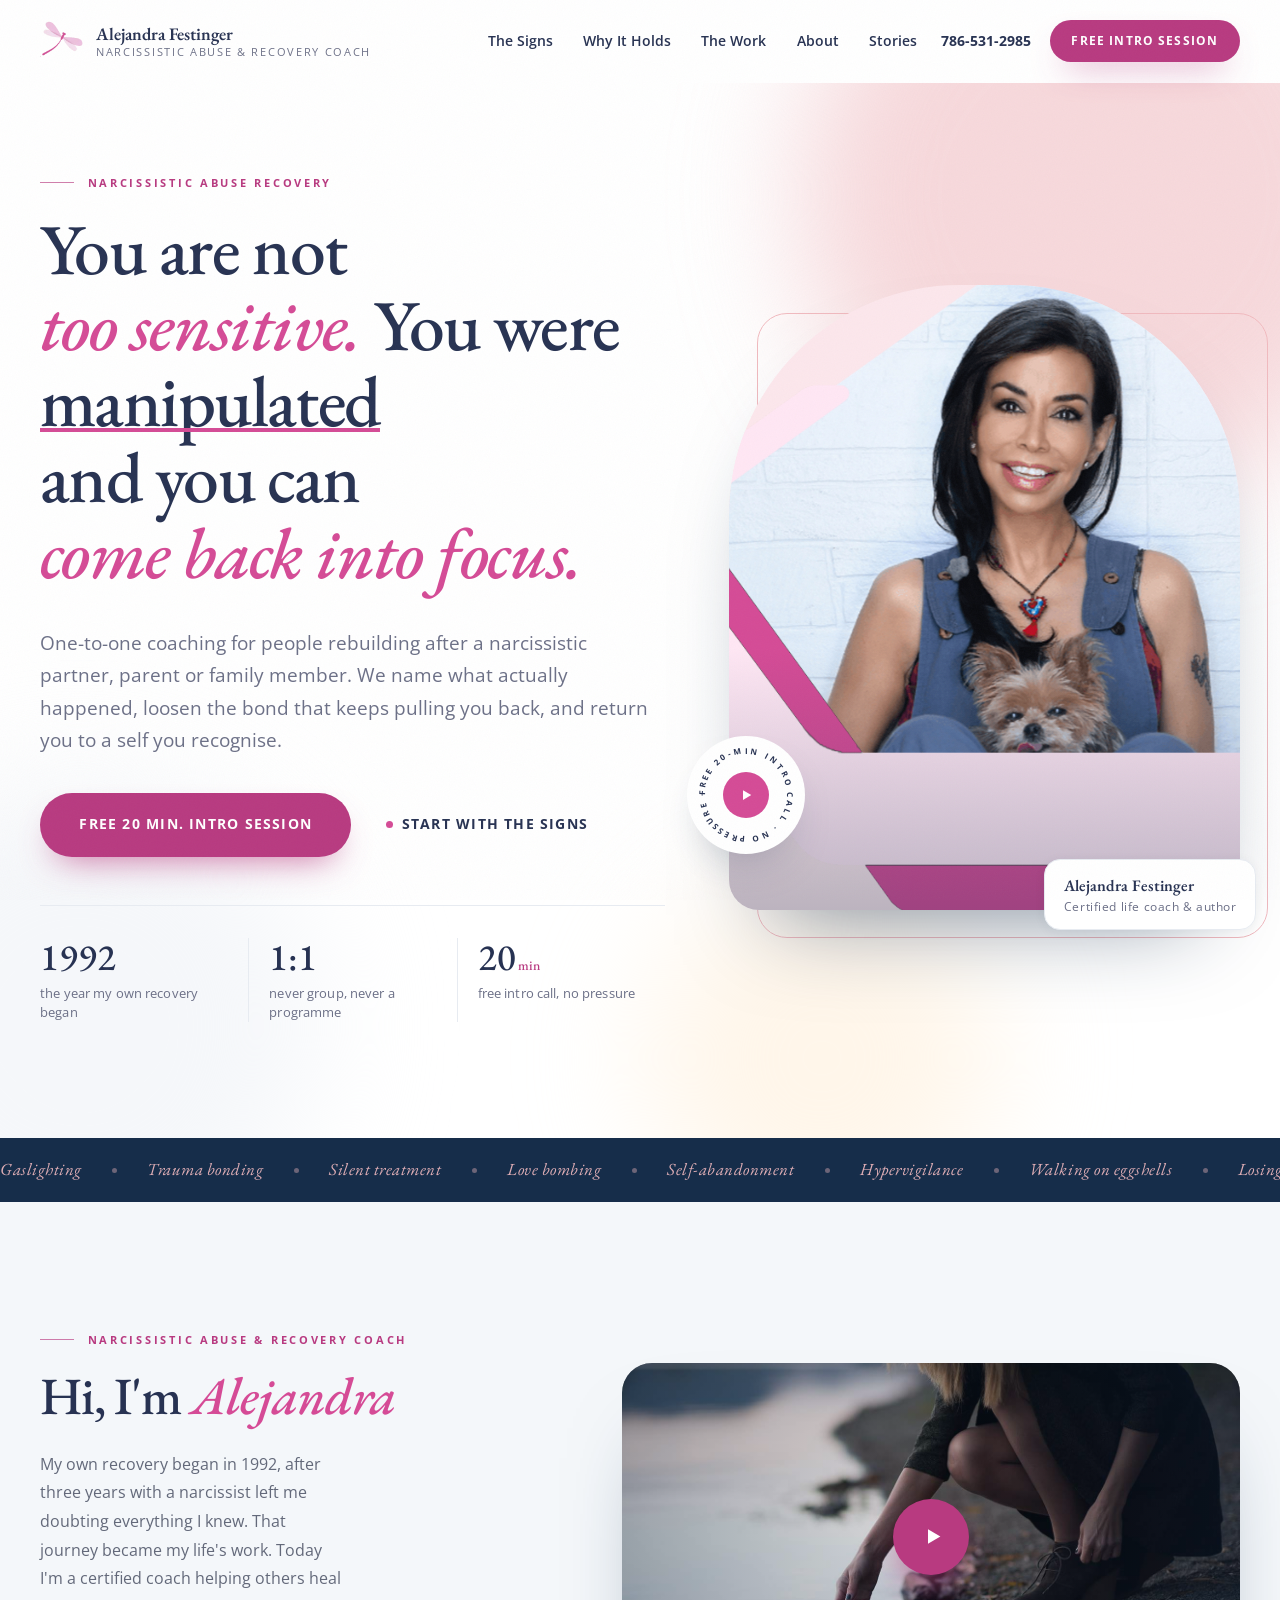
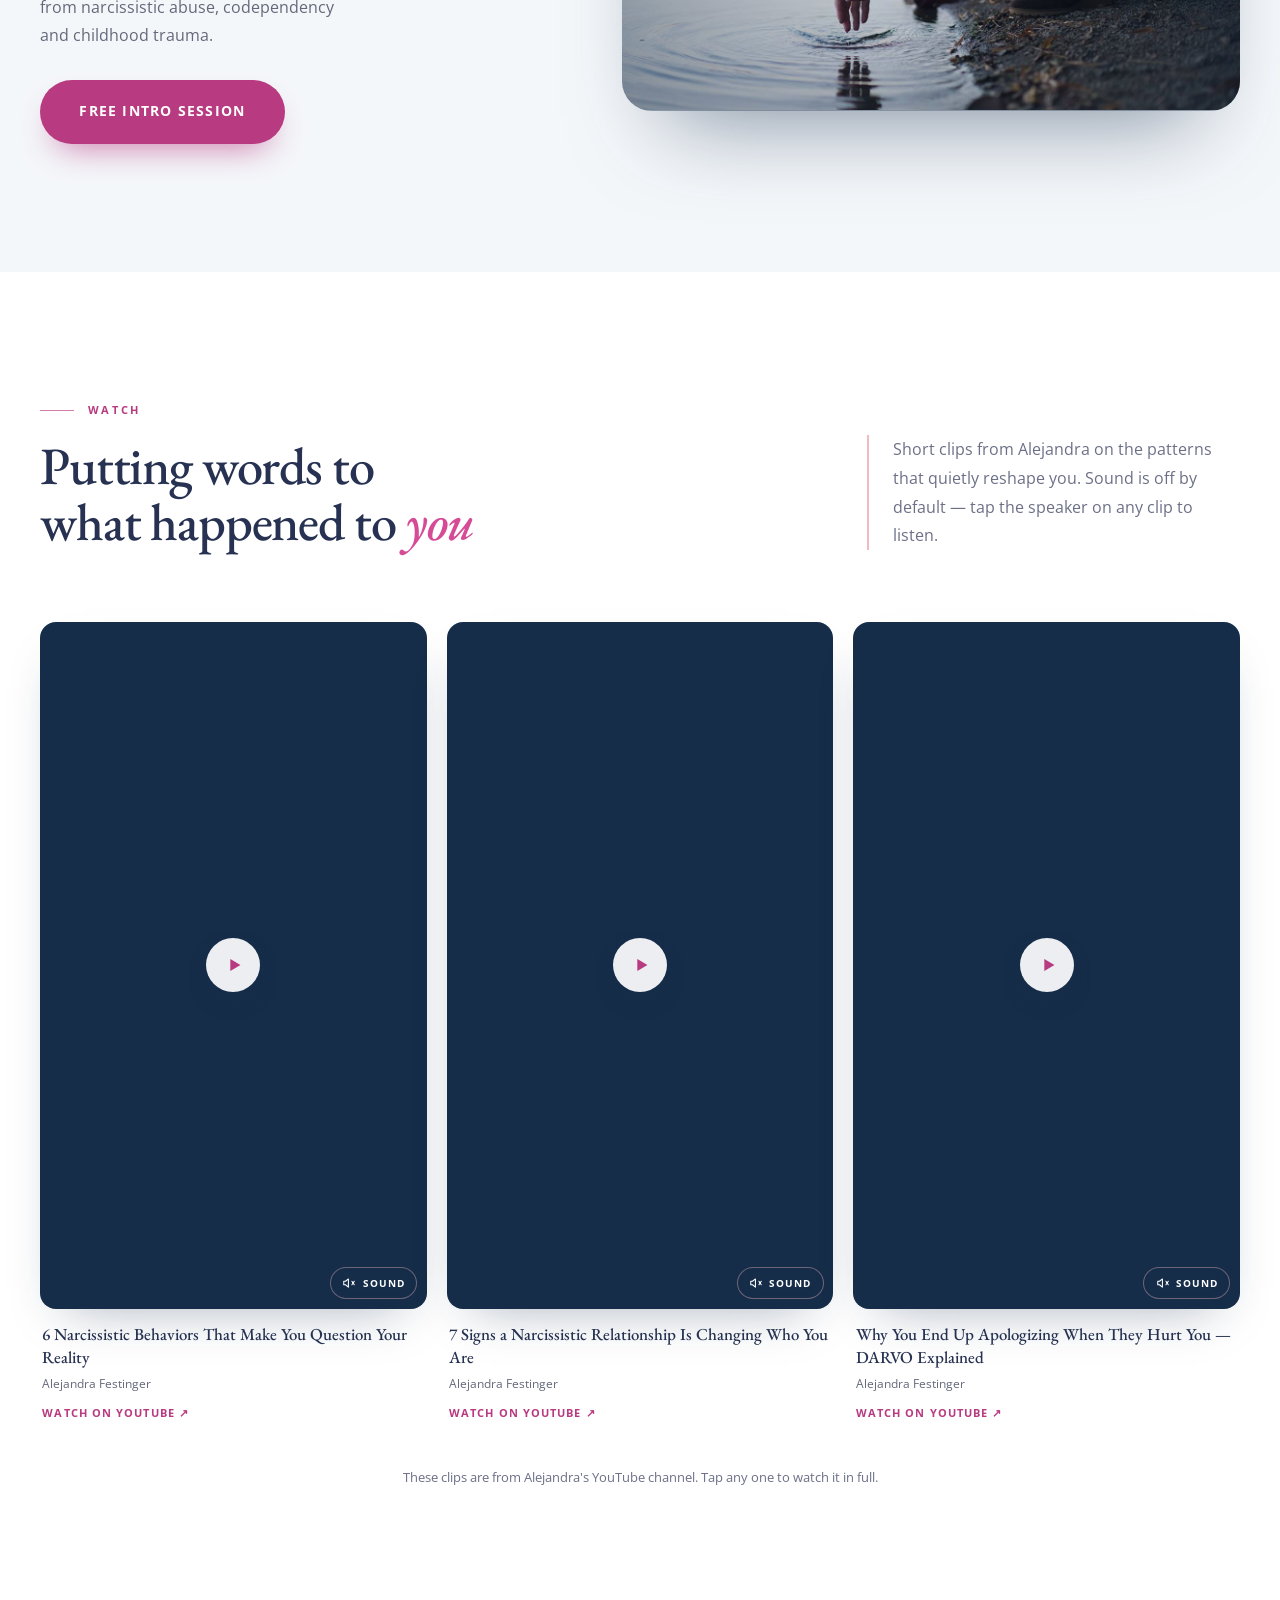
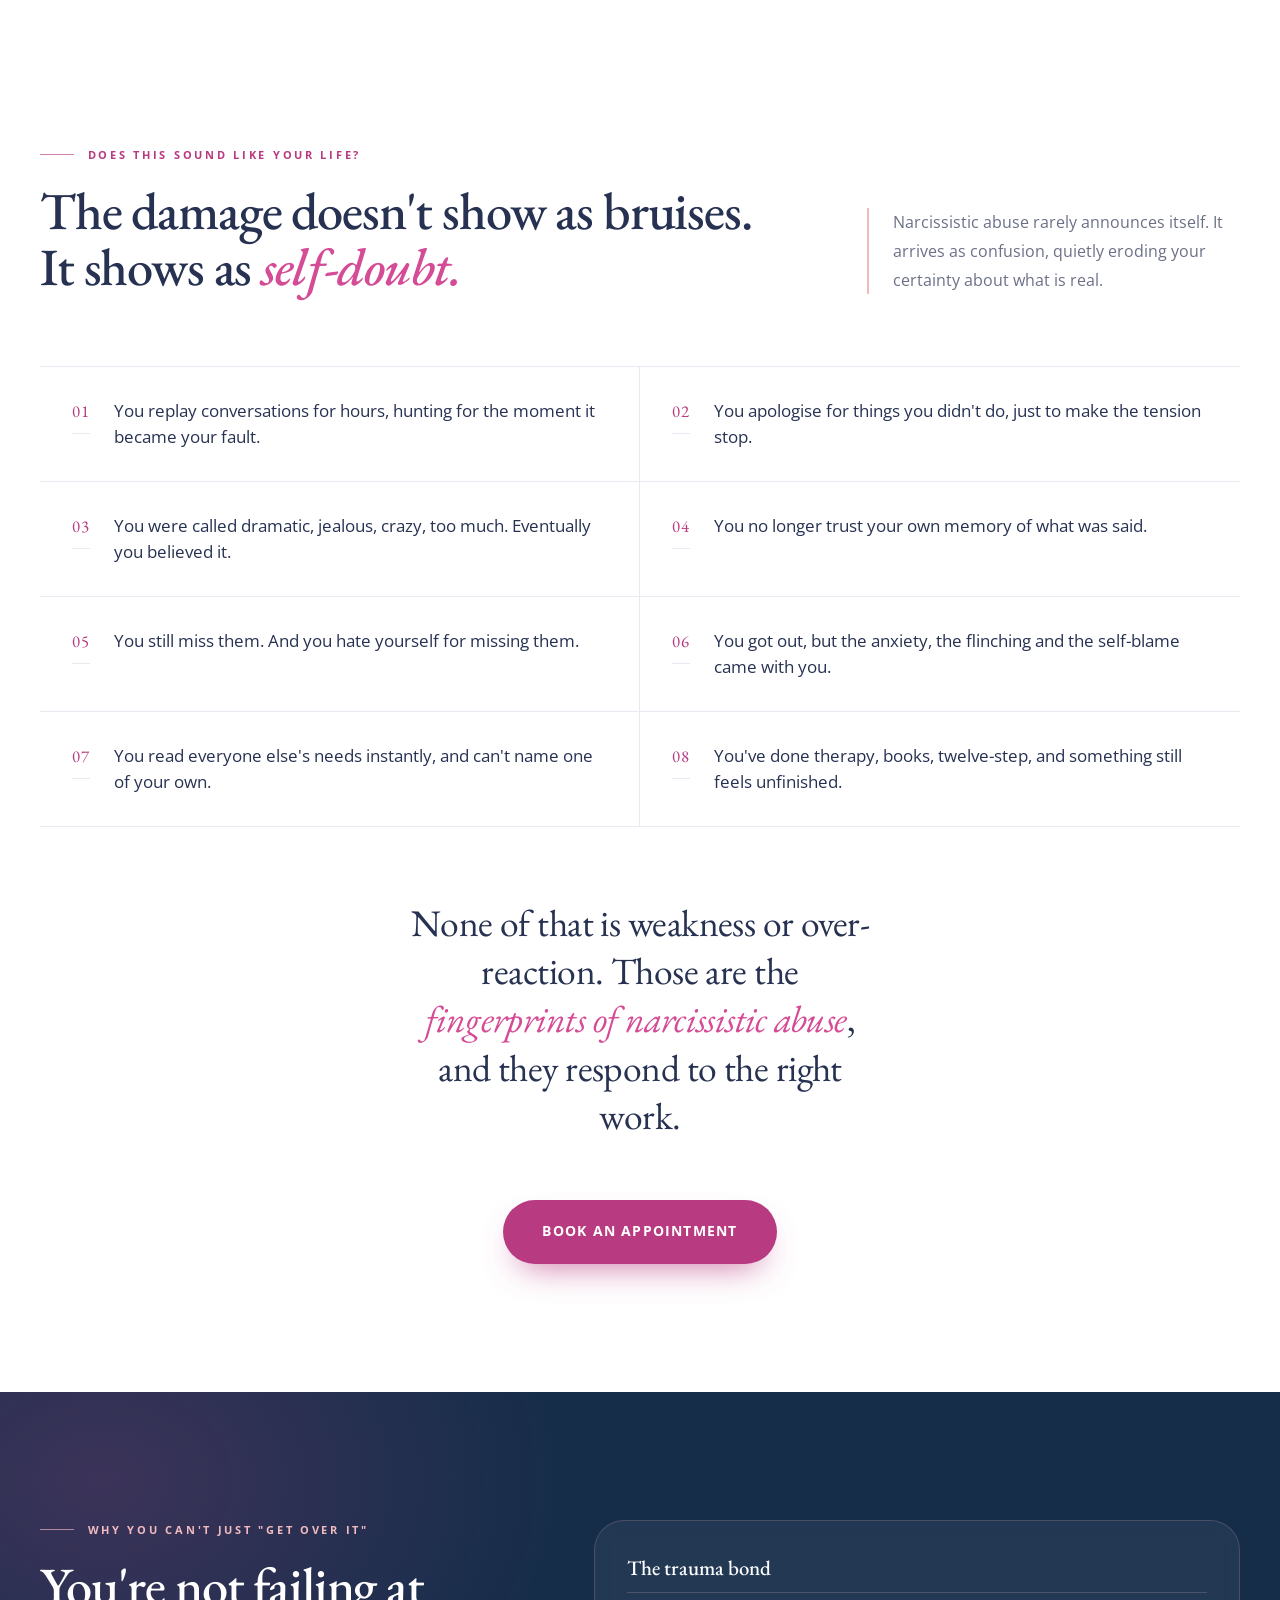
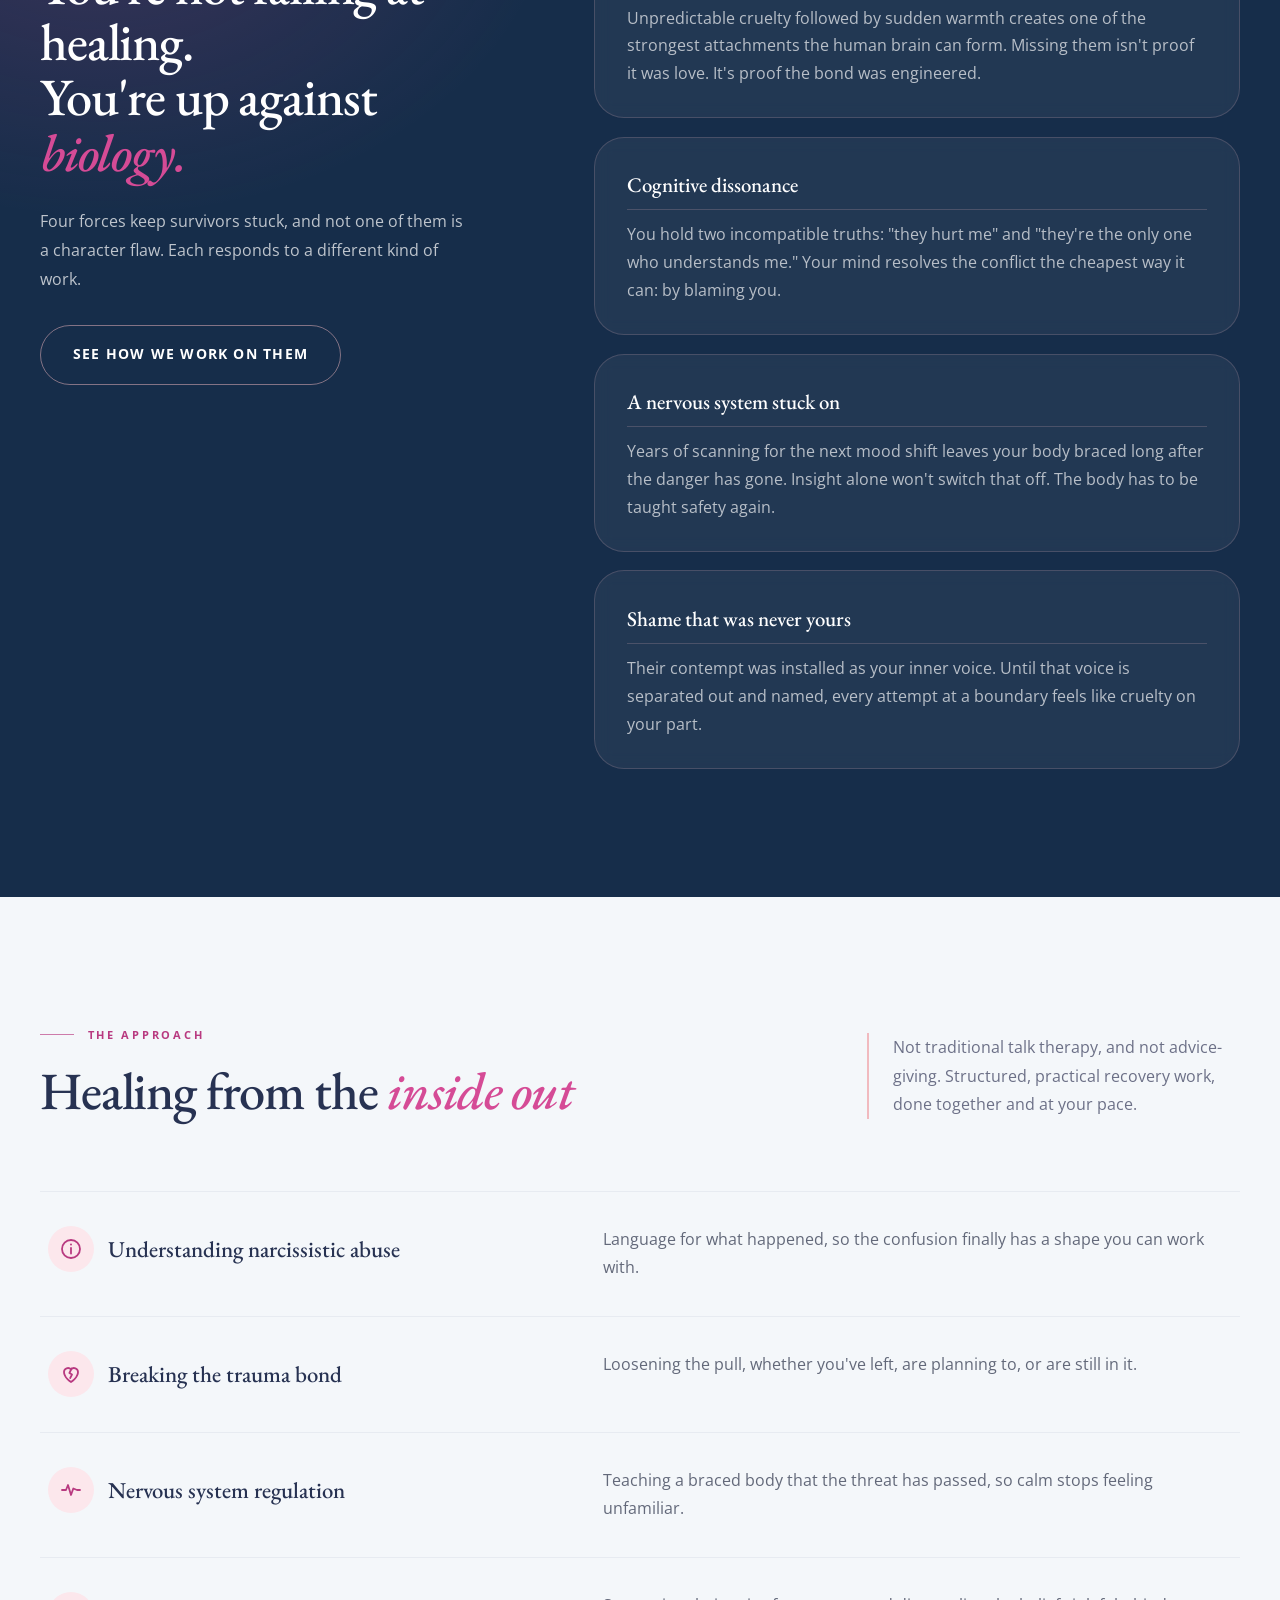
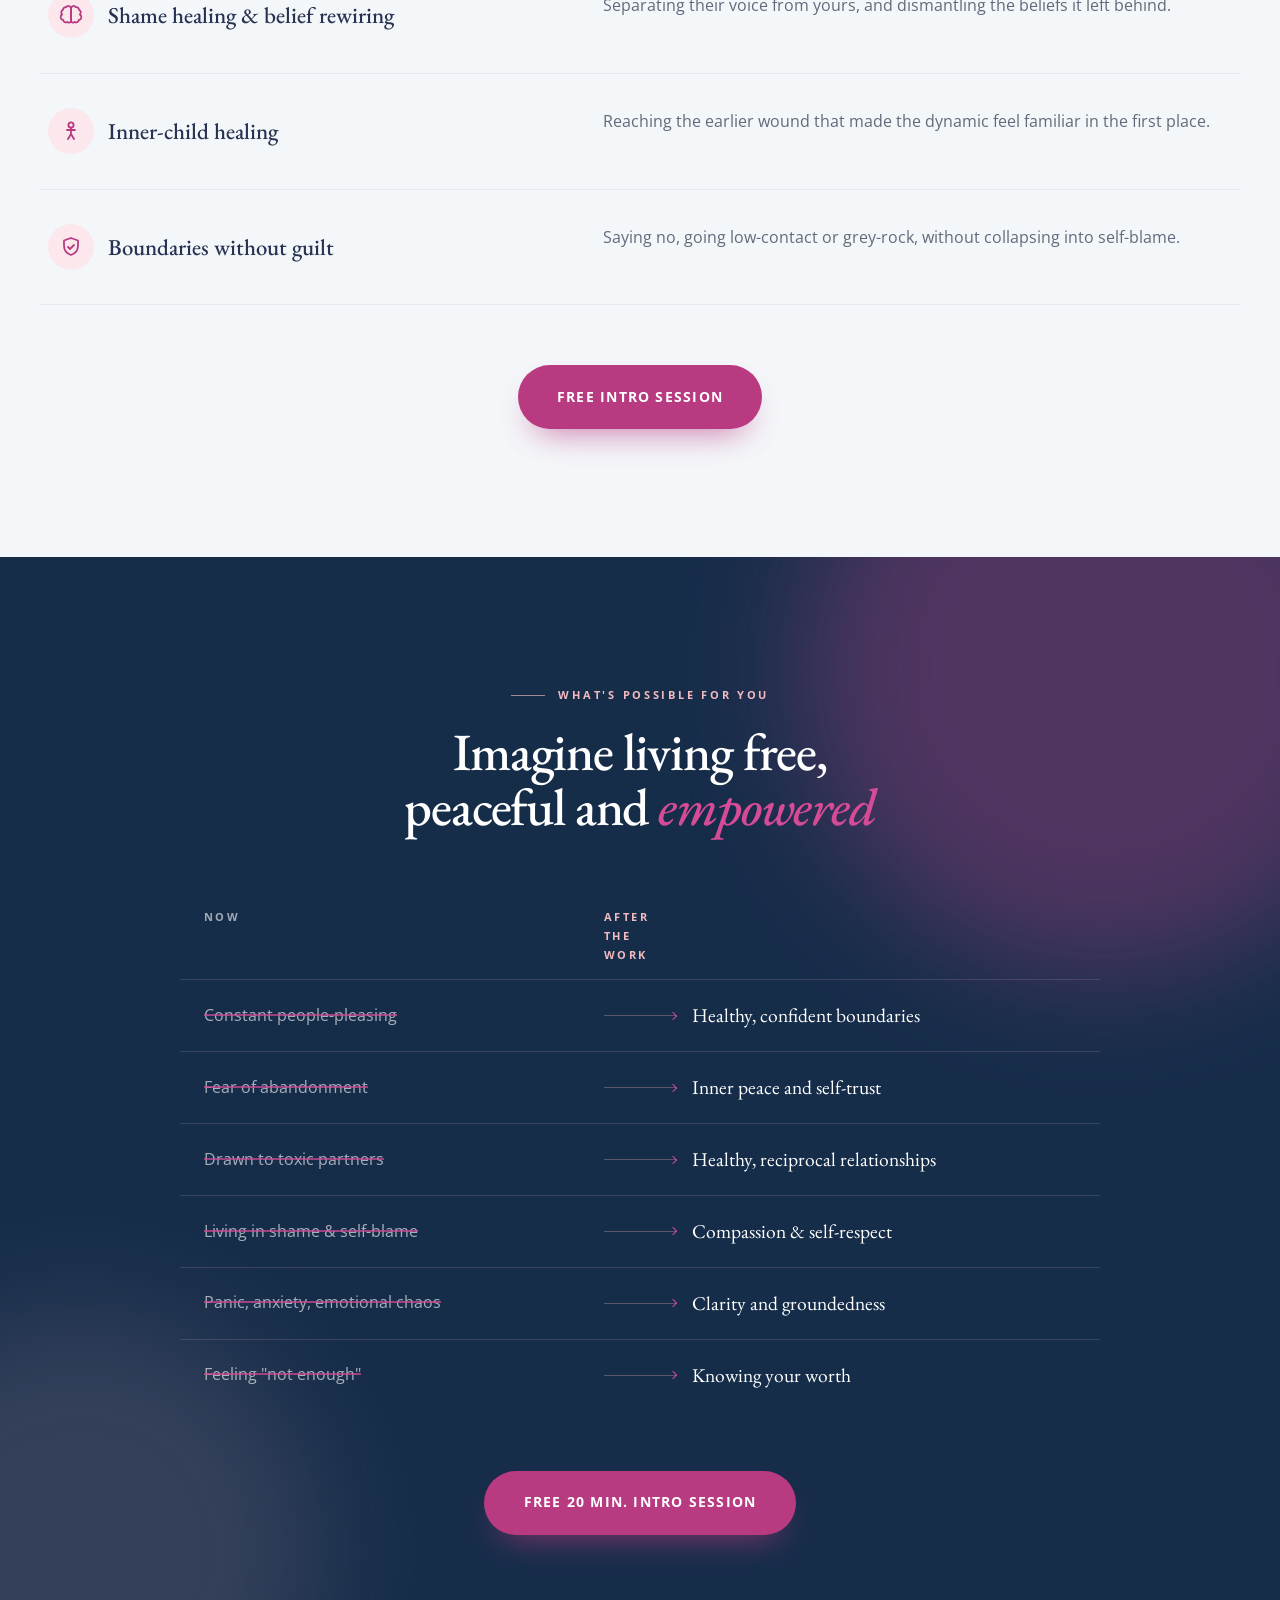
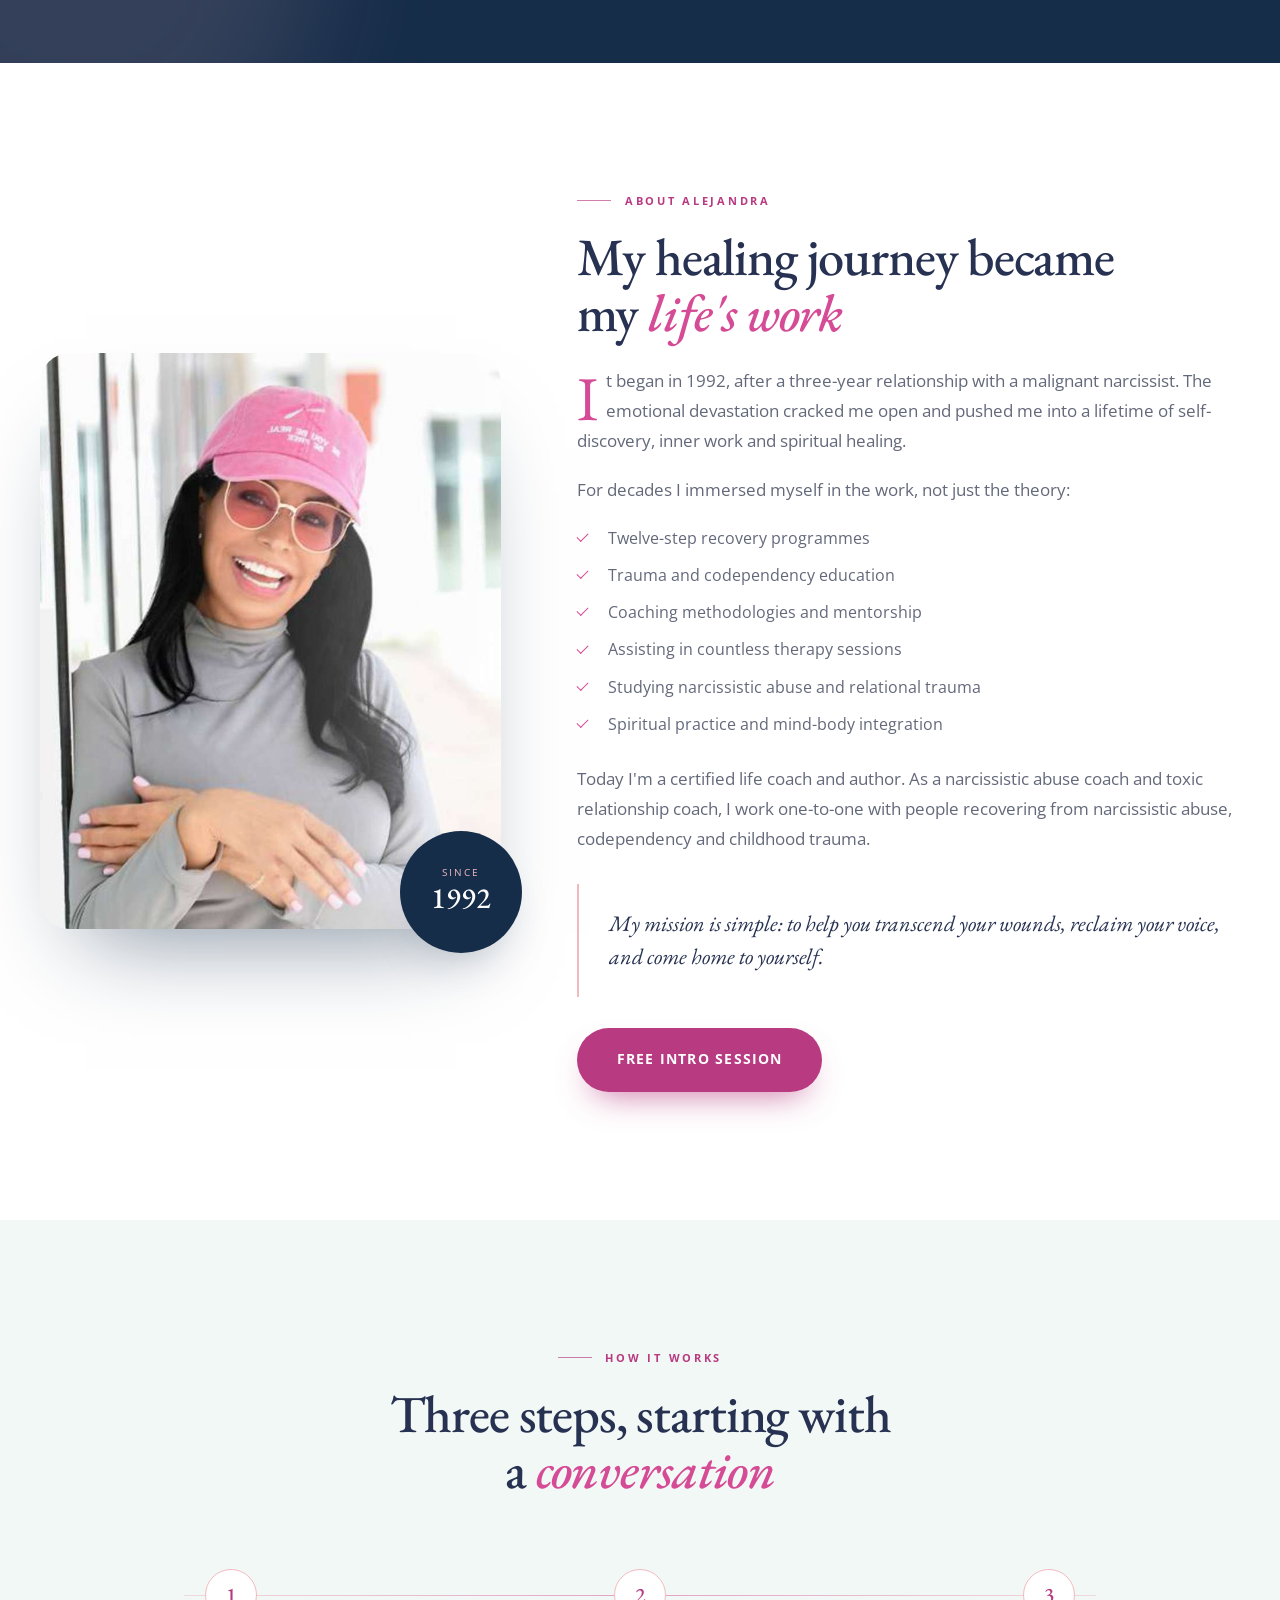
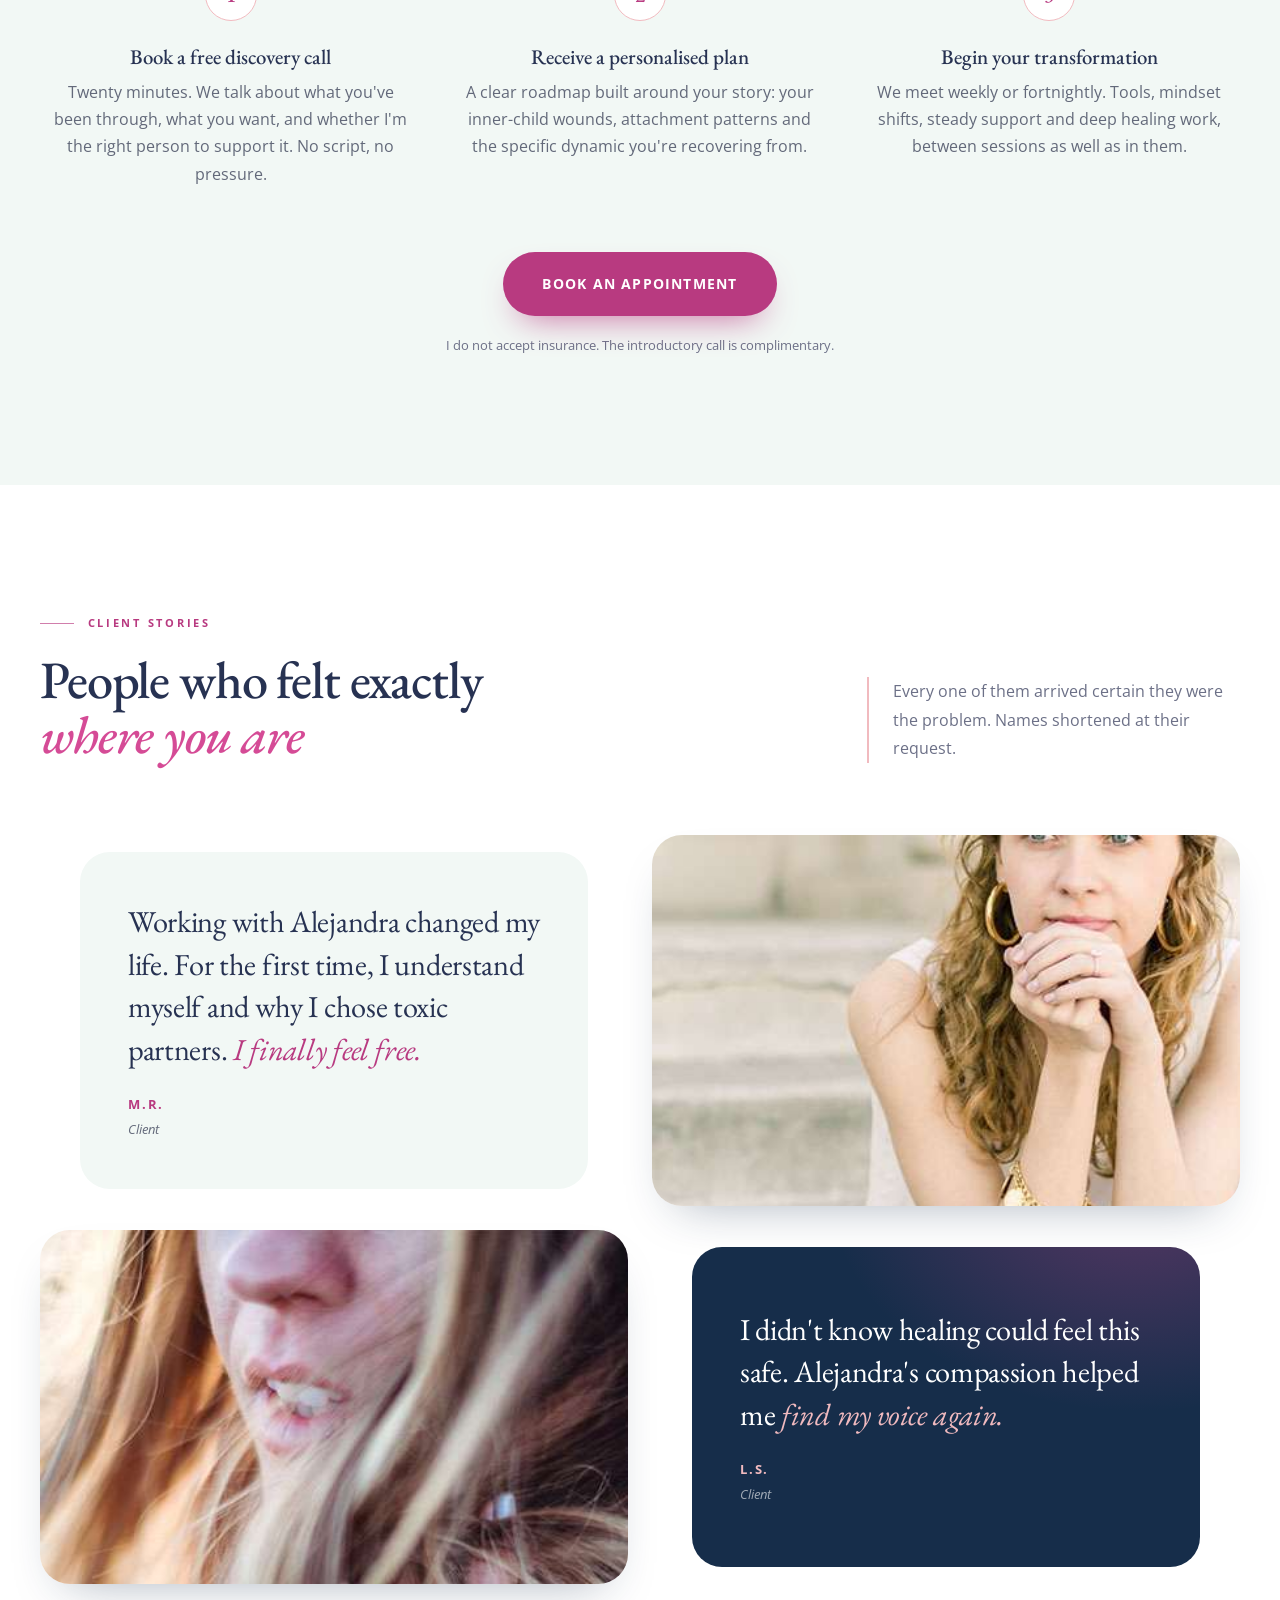
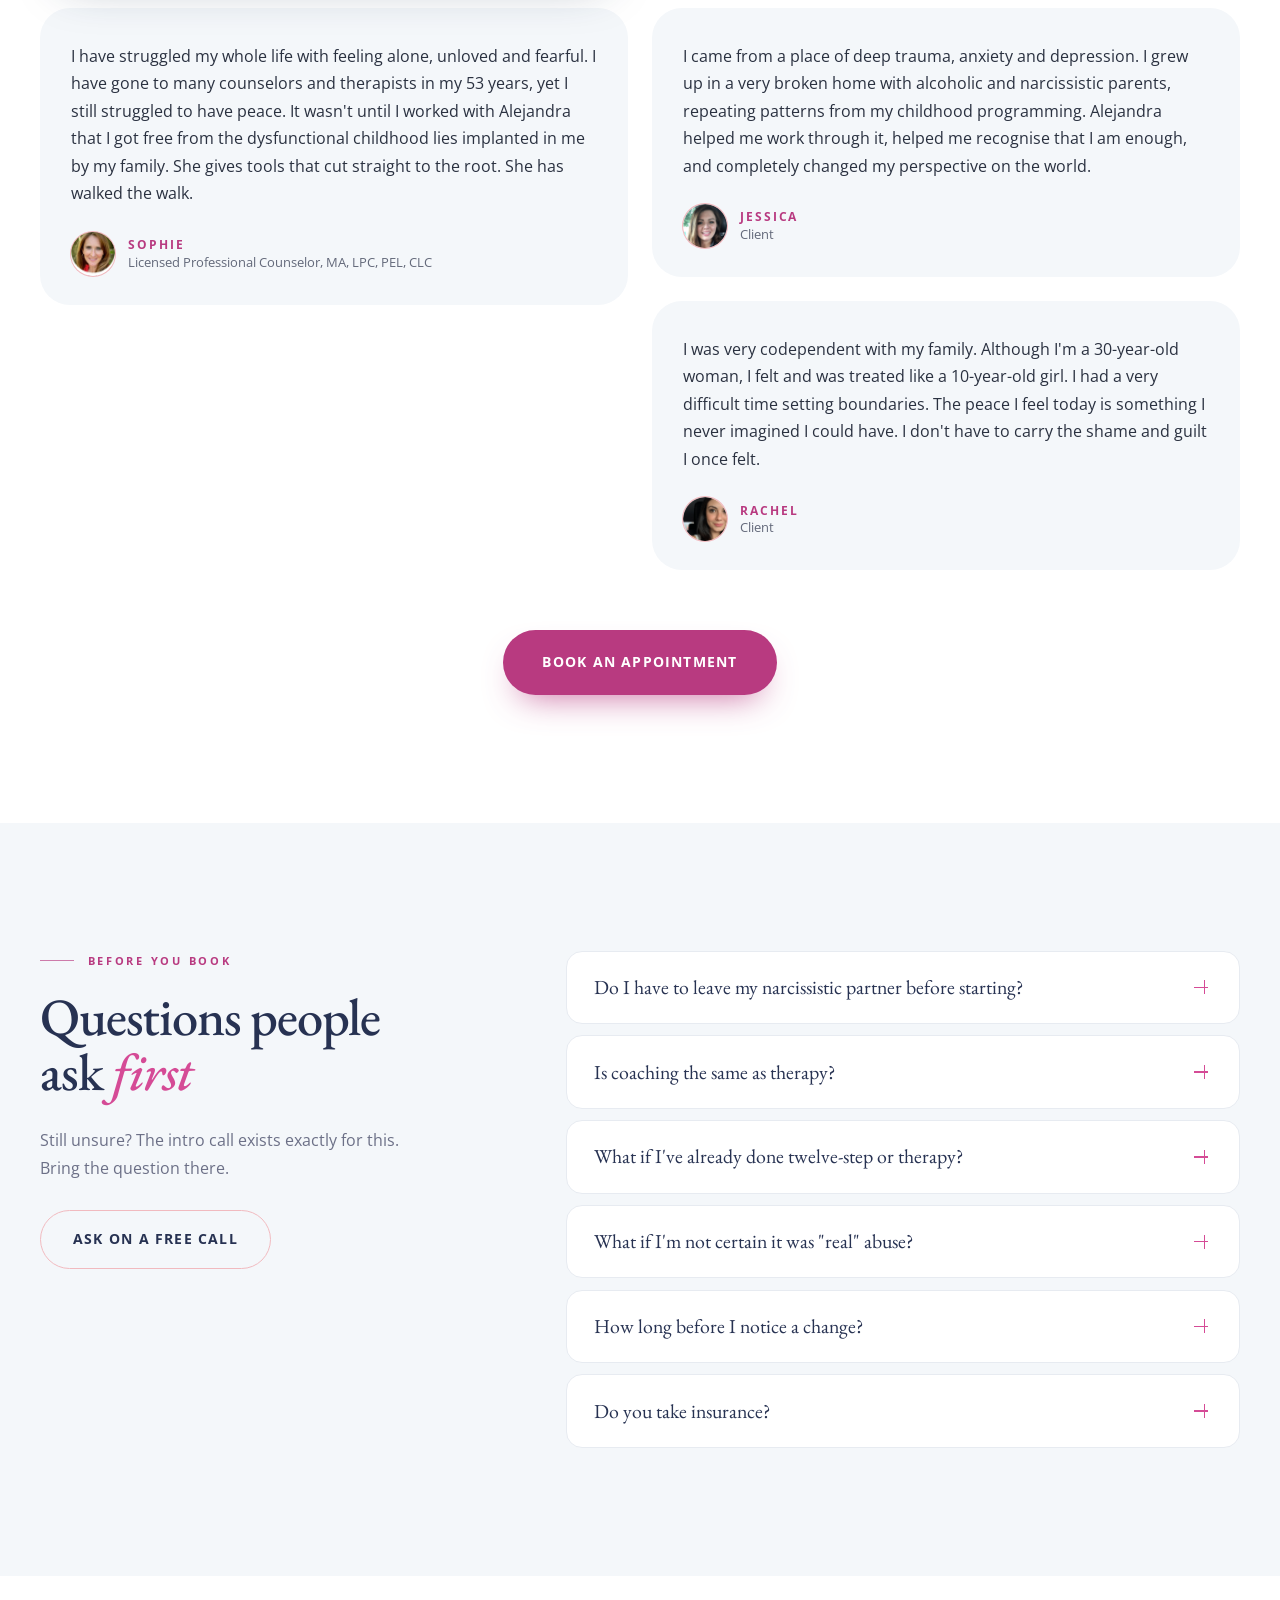
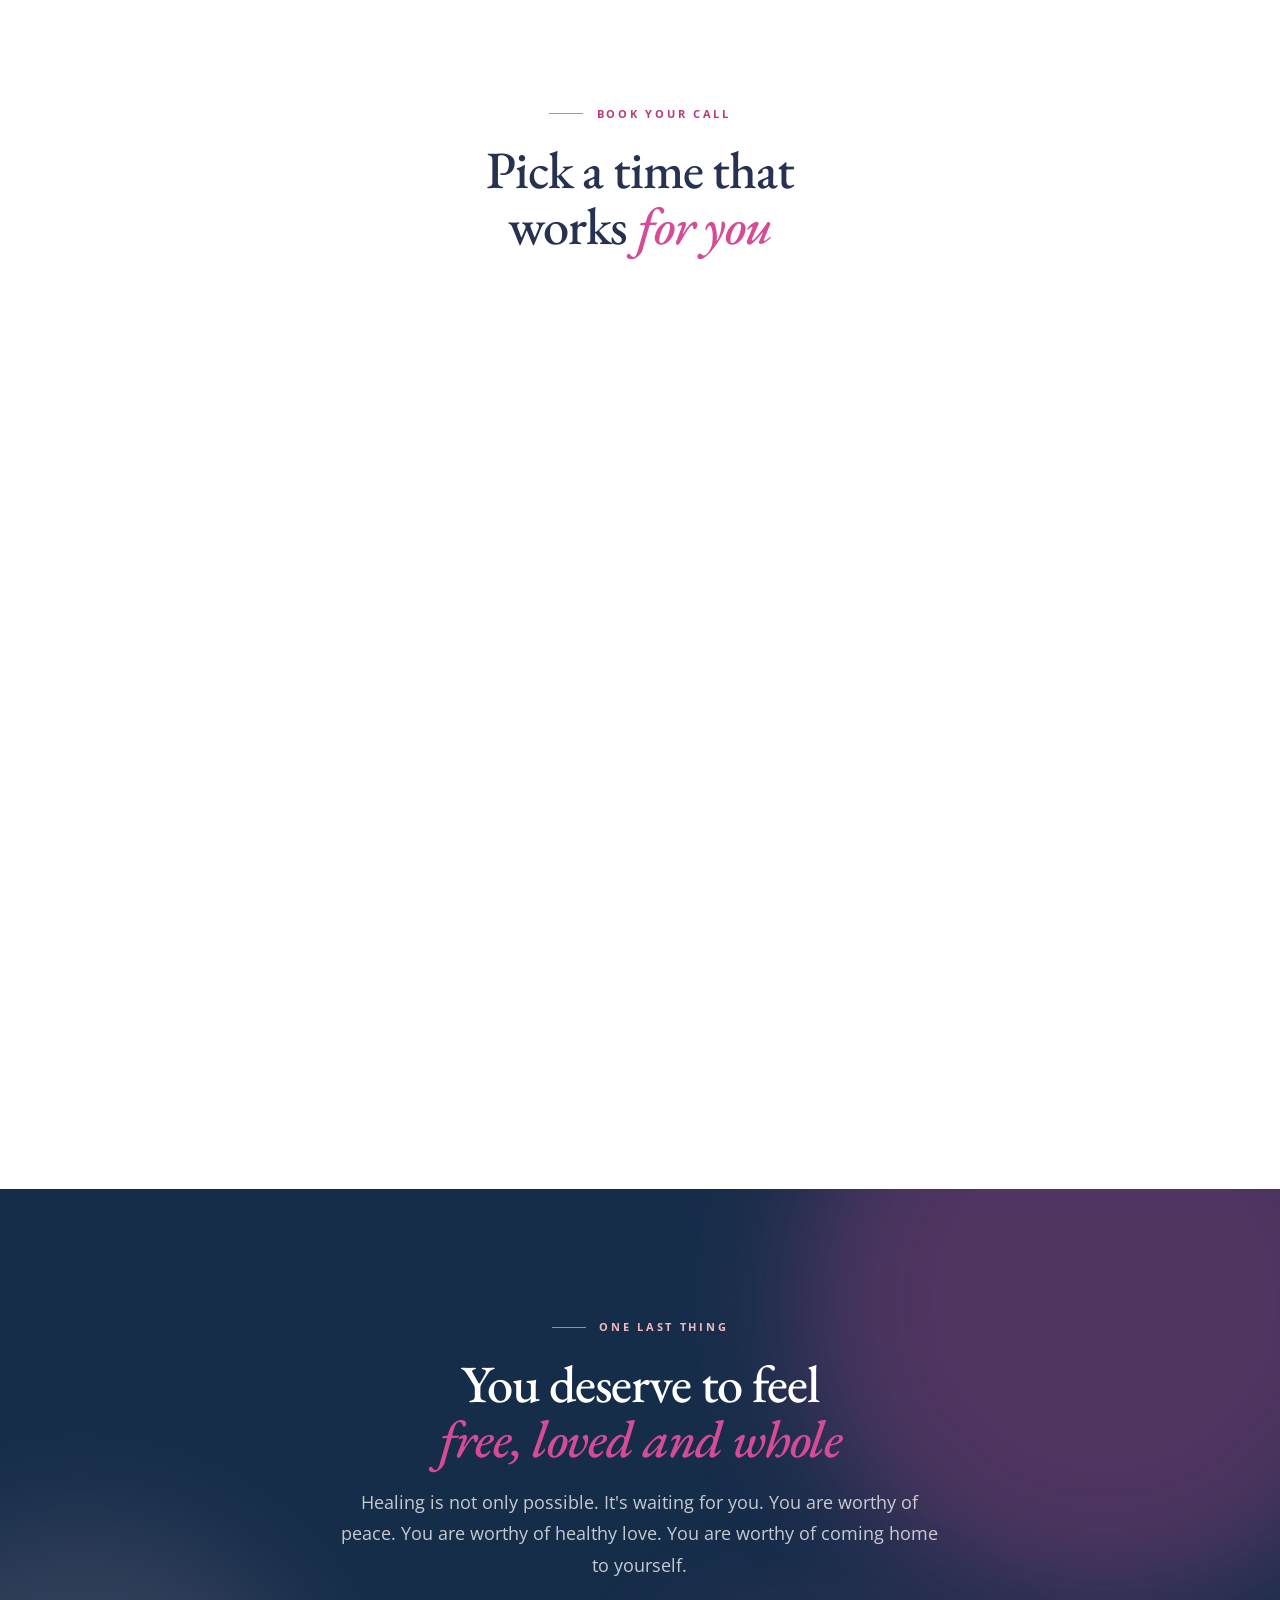
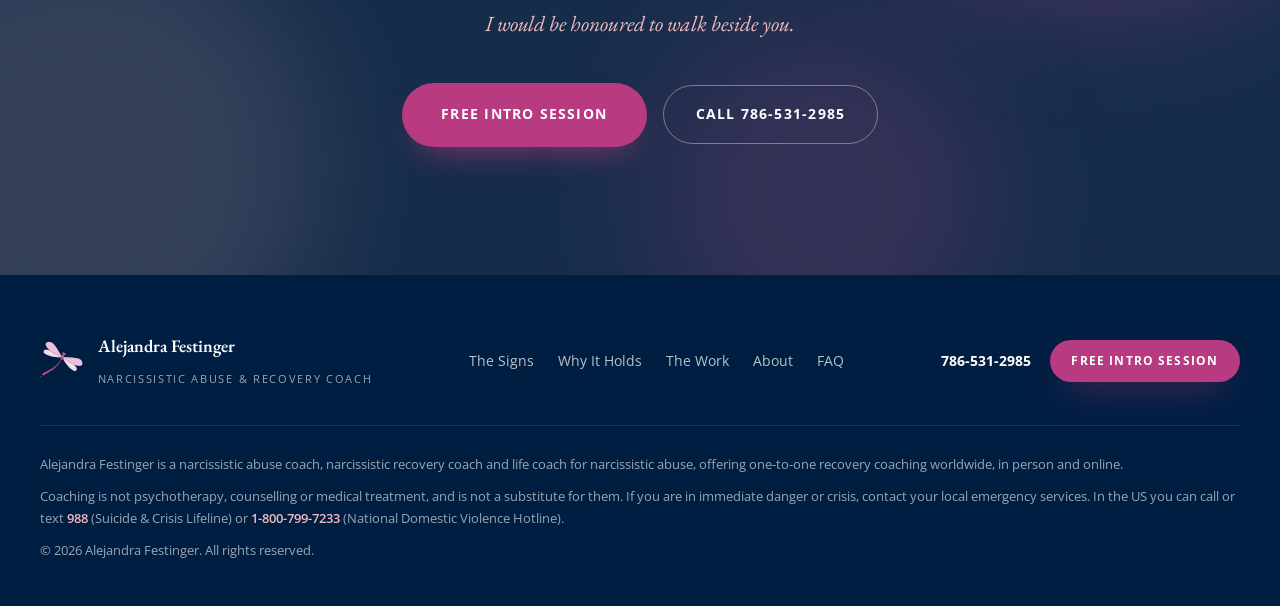
==== commit 9375b881: "Update phone number to 786-531-2985 Replace the old 720-604-0668 across both pages: tel: links, visi" ====
--- a/index.html
+++ b/index.html
@@ -52,7 +52,7 @@
   ],
   "knowsAbout": ["Narcissistic abuse recovery", "Codependency", "Toxic relationships", "Trauma bonding", "Childhood trauma", "Boundaries"],
   "url": "https://codependencylifecoach.com/",
-  "telephone": "+1-720-604-0668",
+  "telephone": "+1-786-531-2985",
   "areaServed": "Worldwide",
   "availableLanguage": "English",
   "founder": { "@type": "Person", "name": "Alejandra Festinger", "jobTitle": "Certified Life Coach & Author" }
@@ -91,7 +91,7 @@
       <a href="#stories">Stories</a>
     </nav>
     <div class="header-cta">
-      <a class="phone" href="tel:+17206040668">720-604-0668</a>
+      <a class="phone" href="tel:+17865312985">786-531-2985</a>
       <a class="btn btn-rose btn-sm" href="#book">
         <span class="cta-long">Free Intro Session</span>
         <span class="cta-short">Book free call</span>
@@ -697,7 +697,7 @@
       <p class="final-sign reveal">I would be honoured to walk beside you.</p>
       <div class="hero-actions center reveal">
         <a class="btn btn-rose btn-lg" href="#book">Free Intro Session</a>
-        <a class="btn btn-outline-light" href="tel:+17206040668">Call 720-604-0668</a>
+        <a class="btn btn-outline-light" href="tel:+17865312985">Call 786-531-2985</a>
       </div>
     </div>
   </section>
@@ -721,7 +721,7 @@
       <a href="#faq">FAQ</a>
     </nav>
     <div class="footer-contact">
-      <a href="tel:+17206040668">720-604-0668</a>
+      <a href="tel:+17865312985">786-531-2985</a>
       <a class="btn btn-rose btn-sm" href="#book">Free Intro Session</a>
     </div>
   </div>
@@ -743,9 +743,9 @@
 
 <!-- phone-only action bar; slides up once the hero CTA scrolls away -->
 <div class="mobile-bar" id="mobileBar">
-  <a class="mb-call" href="tel:+17206040668">
+  <a class="mb-call" href="tel:+17865312985">
     <svg viewBox="0 0 24 24" aria-hidden="true"><path d="M6.6 10.8a15.1 15.1 0 0 0 6.6 6.6l2.2-2.2a1 1 0 0 1 1-.24 11.4 11.4 0 0 0 3.6.58 1 1 0 0 1 1 1V20a1 1 0 0 1-1 1A17 17 0 0 1 3 4a1 1 0 0 1 1-1h3.5a1 1 0 0 1 1 1 11.4 11.4 0 0 0 .58 3.6 1 1 0 0 1-.25 1z"/></svg>
-    <span>720-604-0668</span>
+    <span>786-531-2985</span>
   </a>
   <a class="mb-book" href="#book">Book free call</a>
 </div>
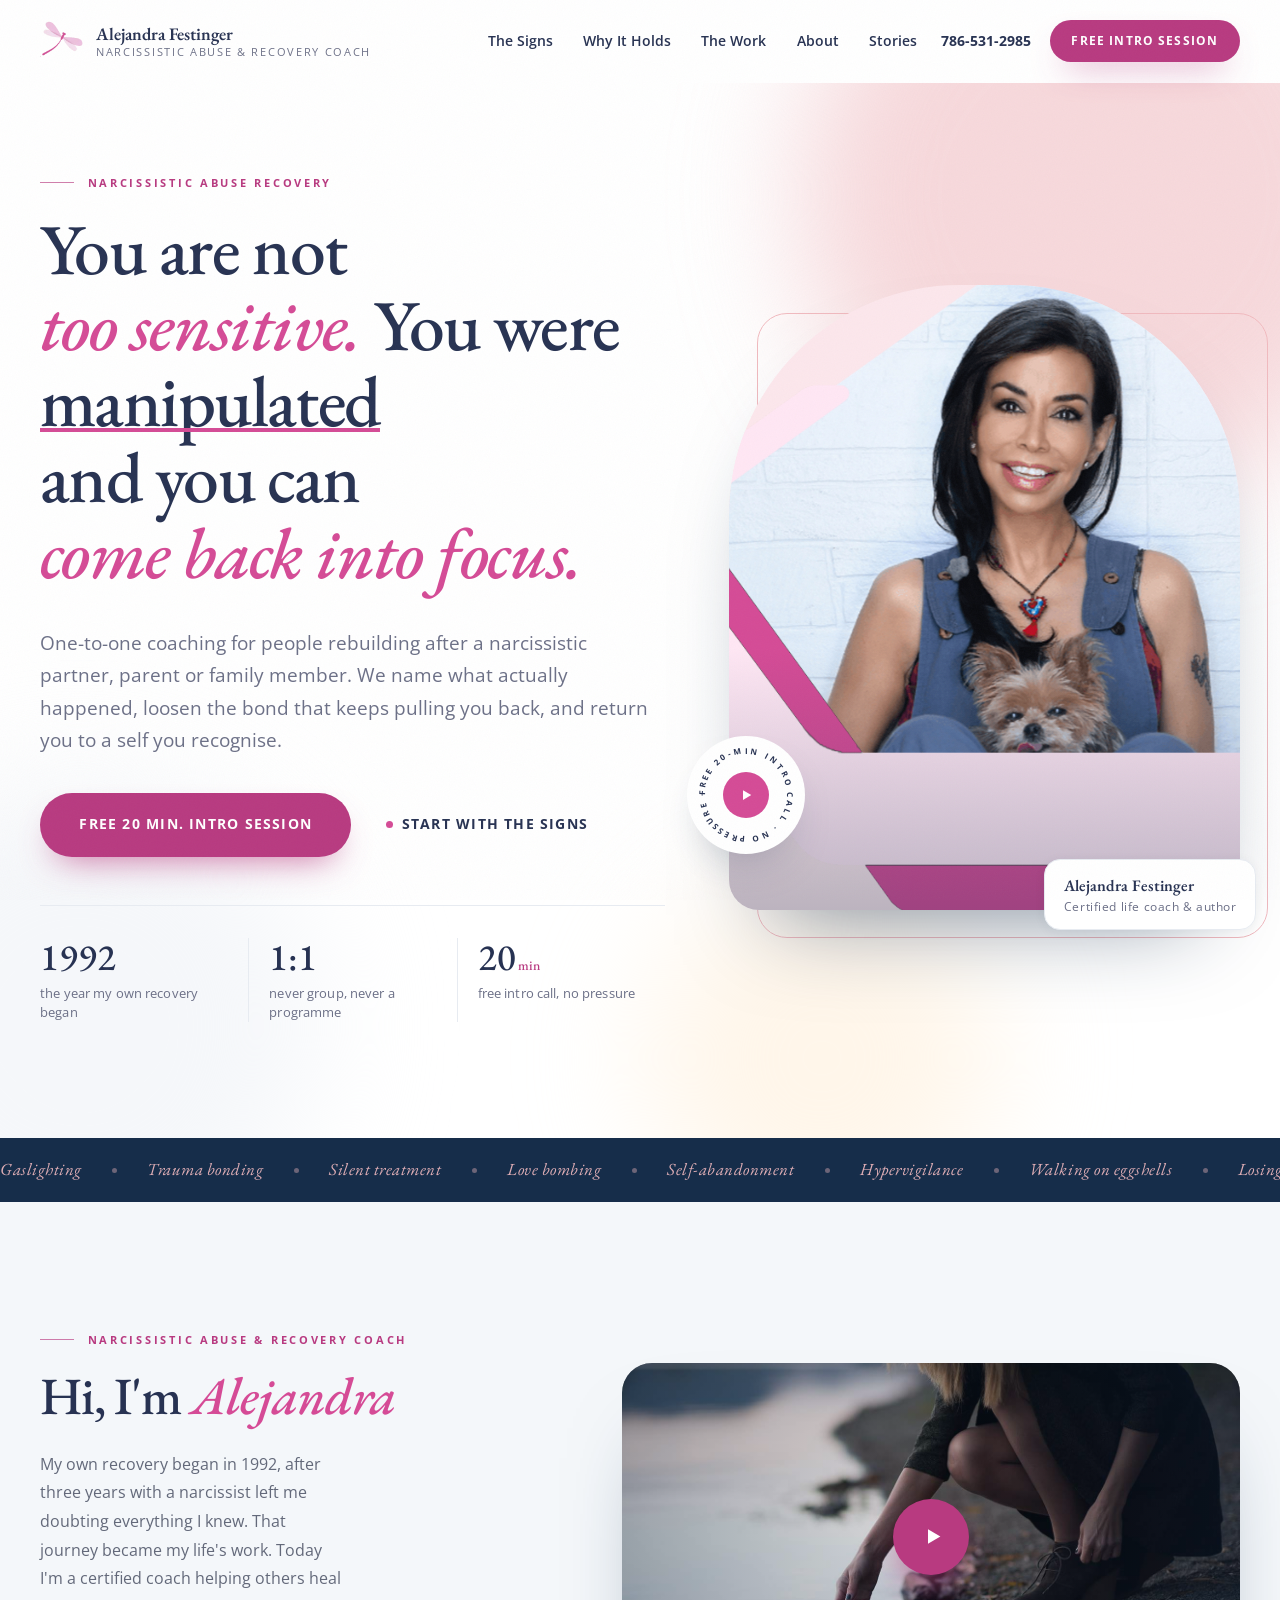
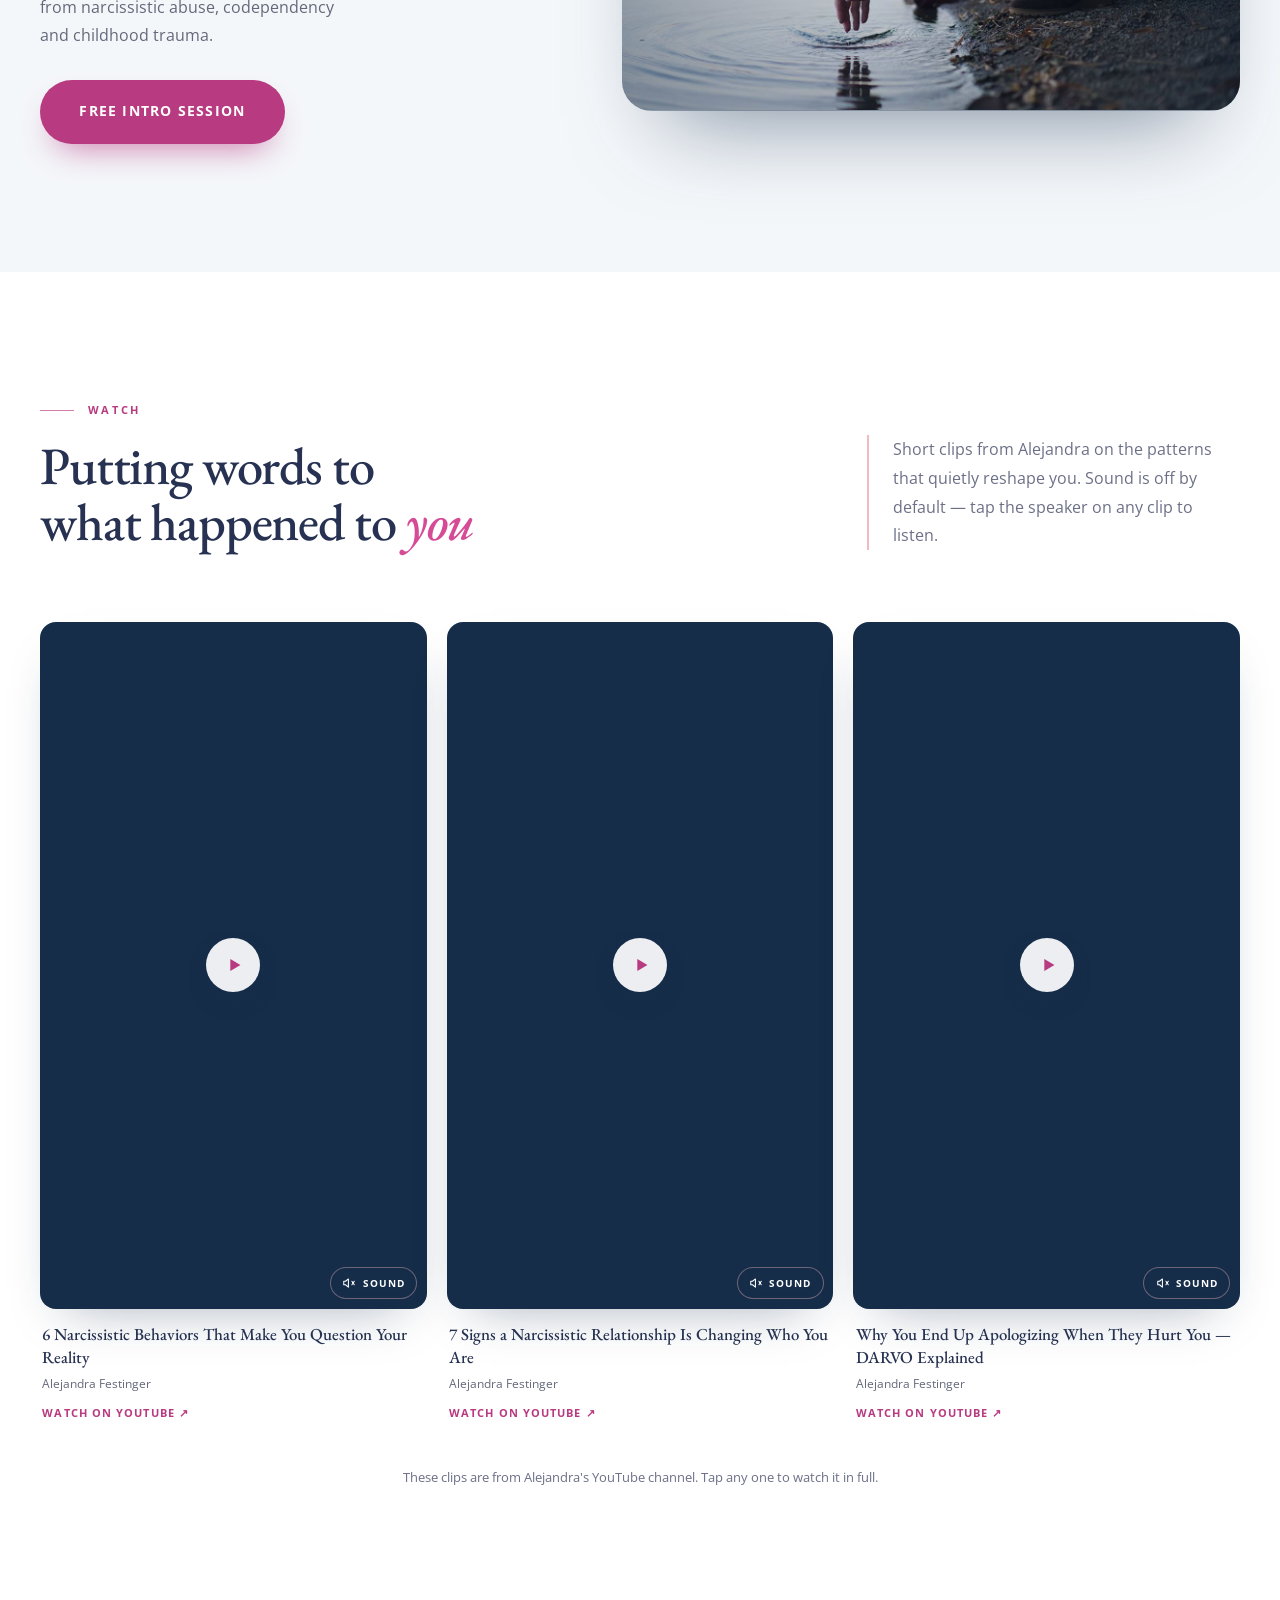
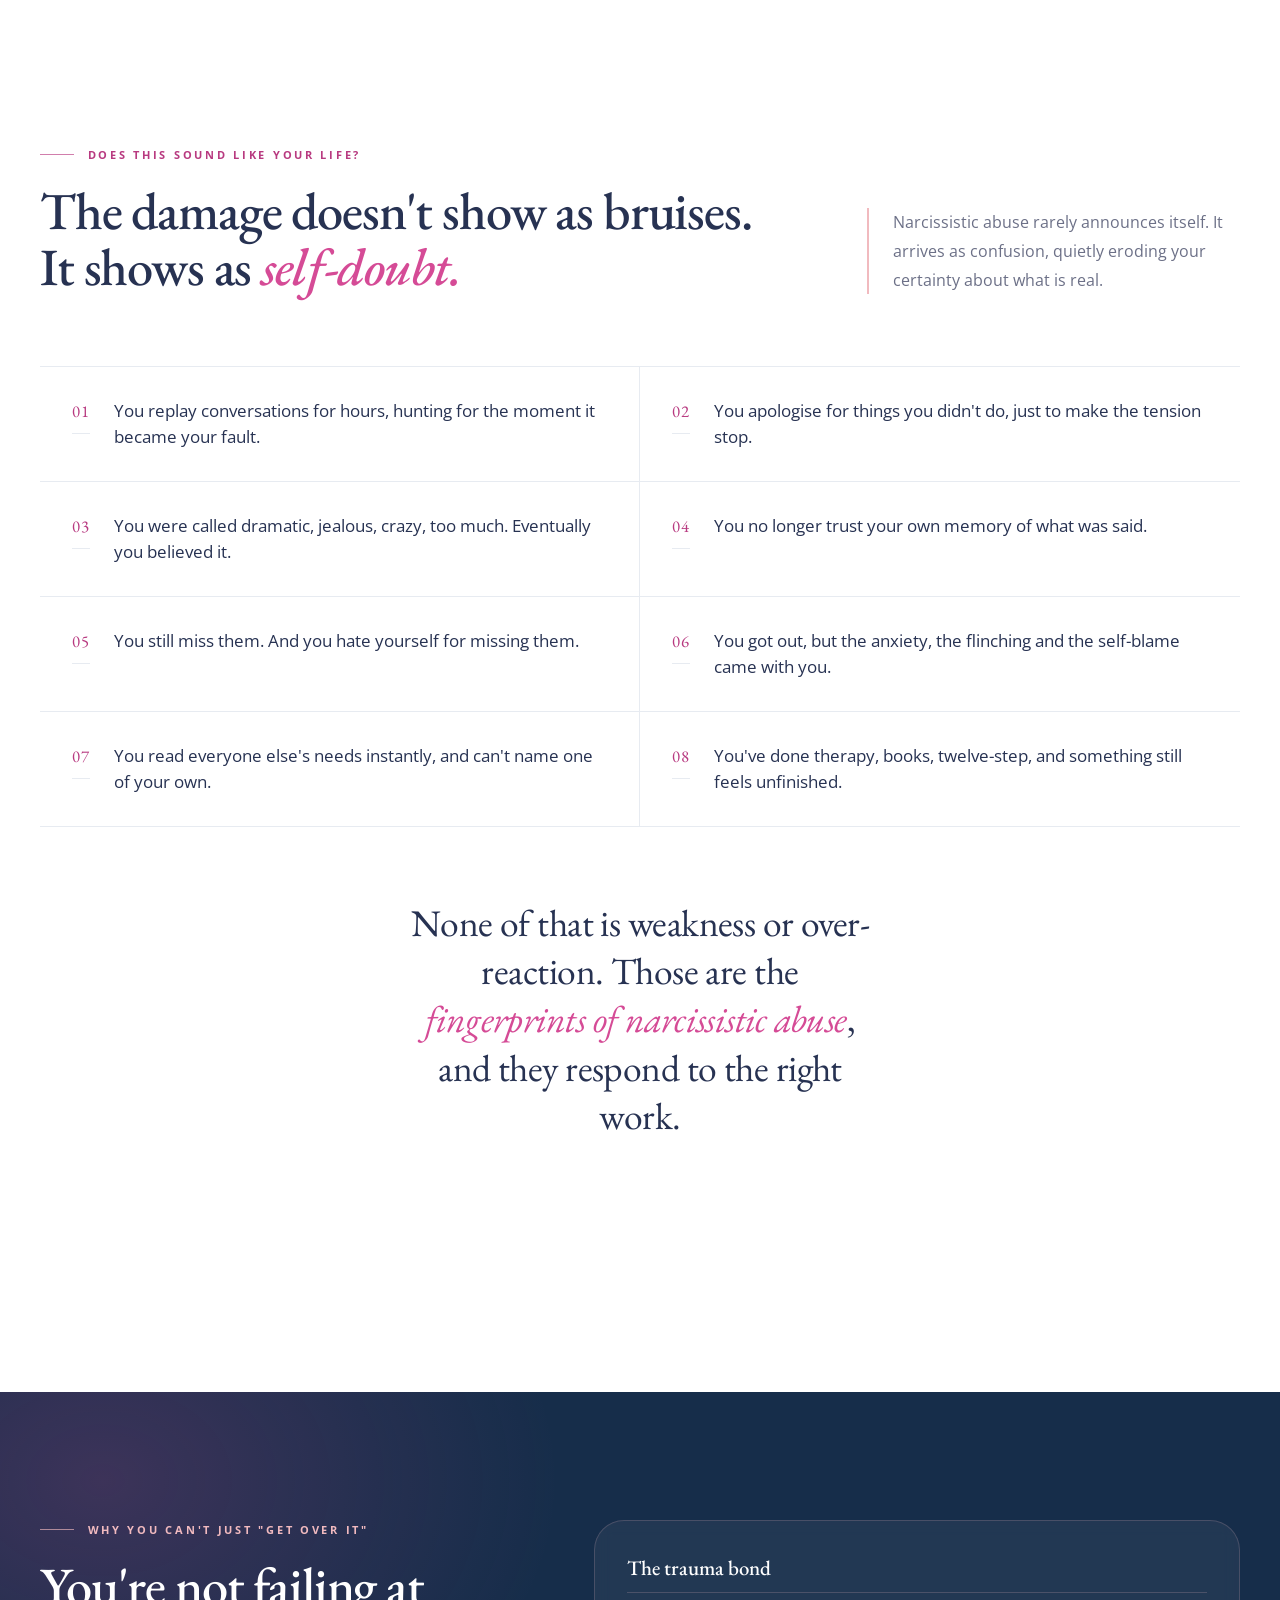
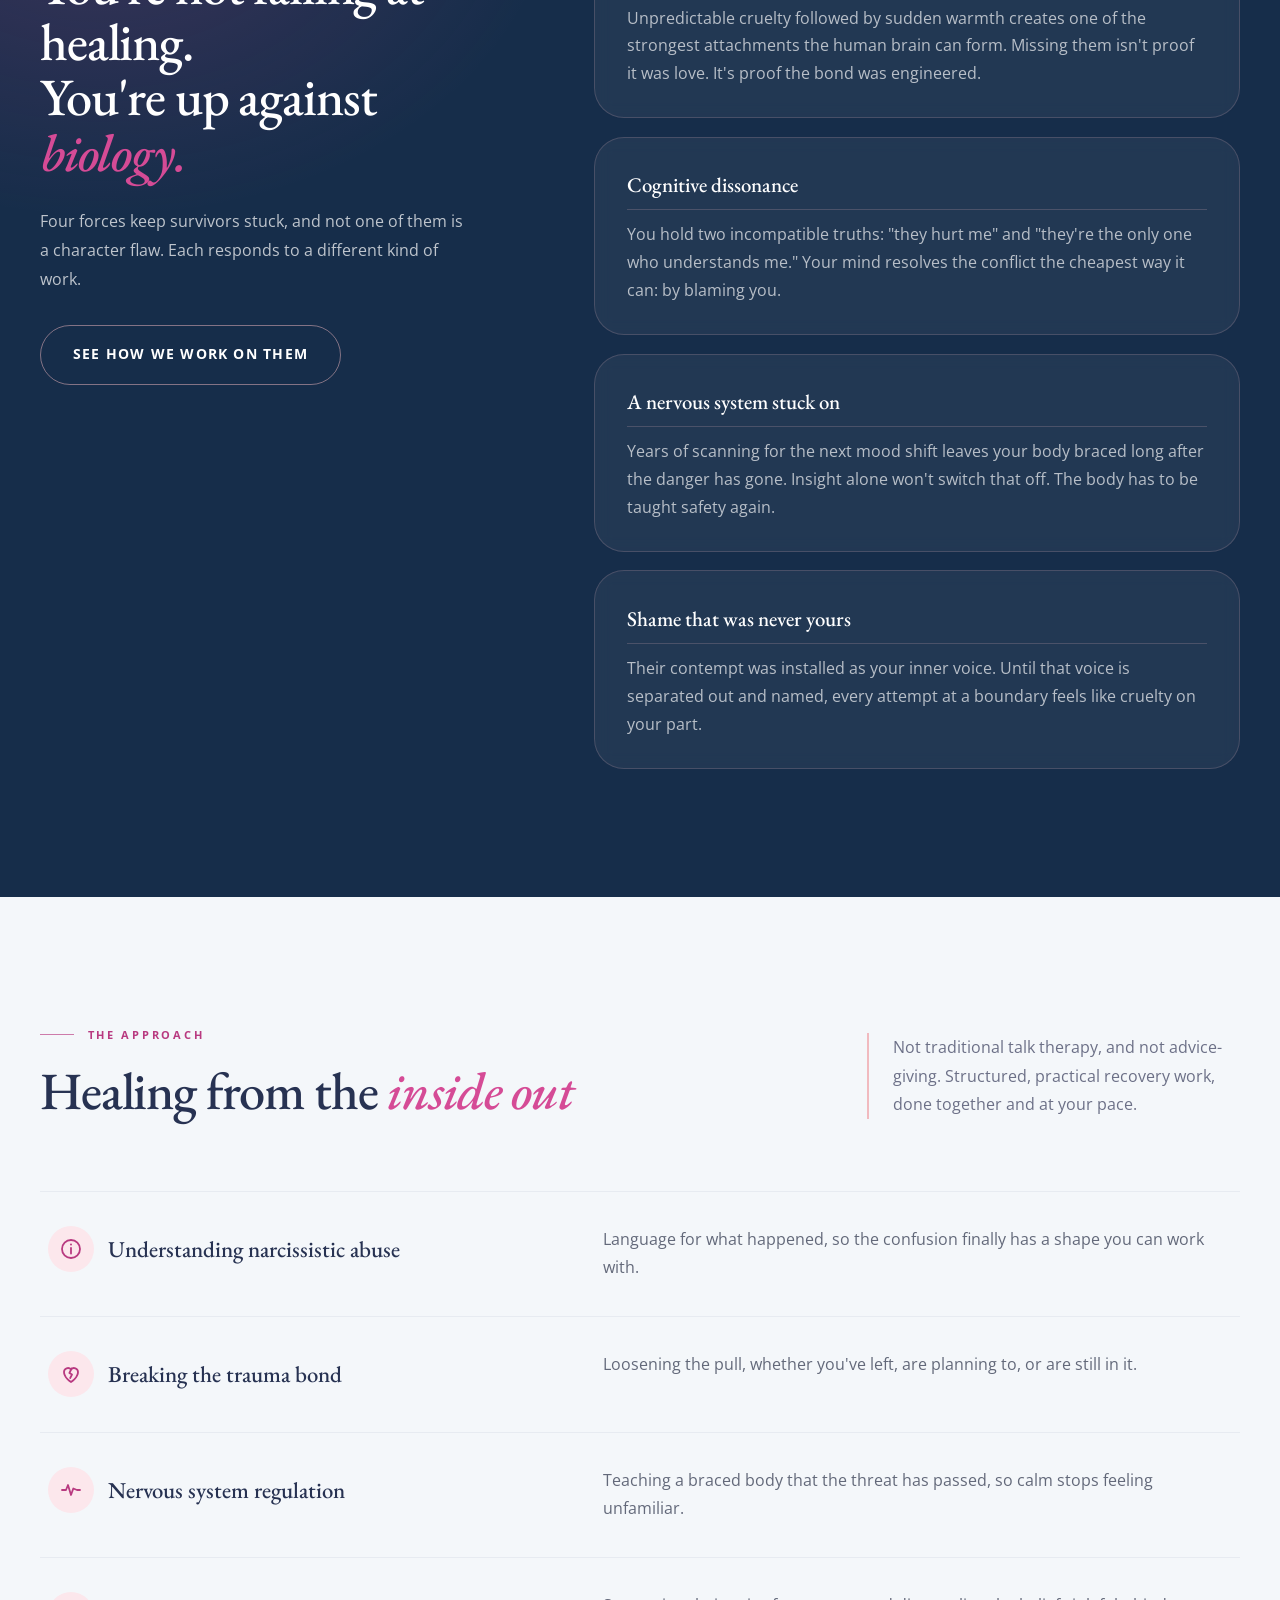
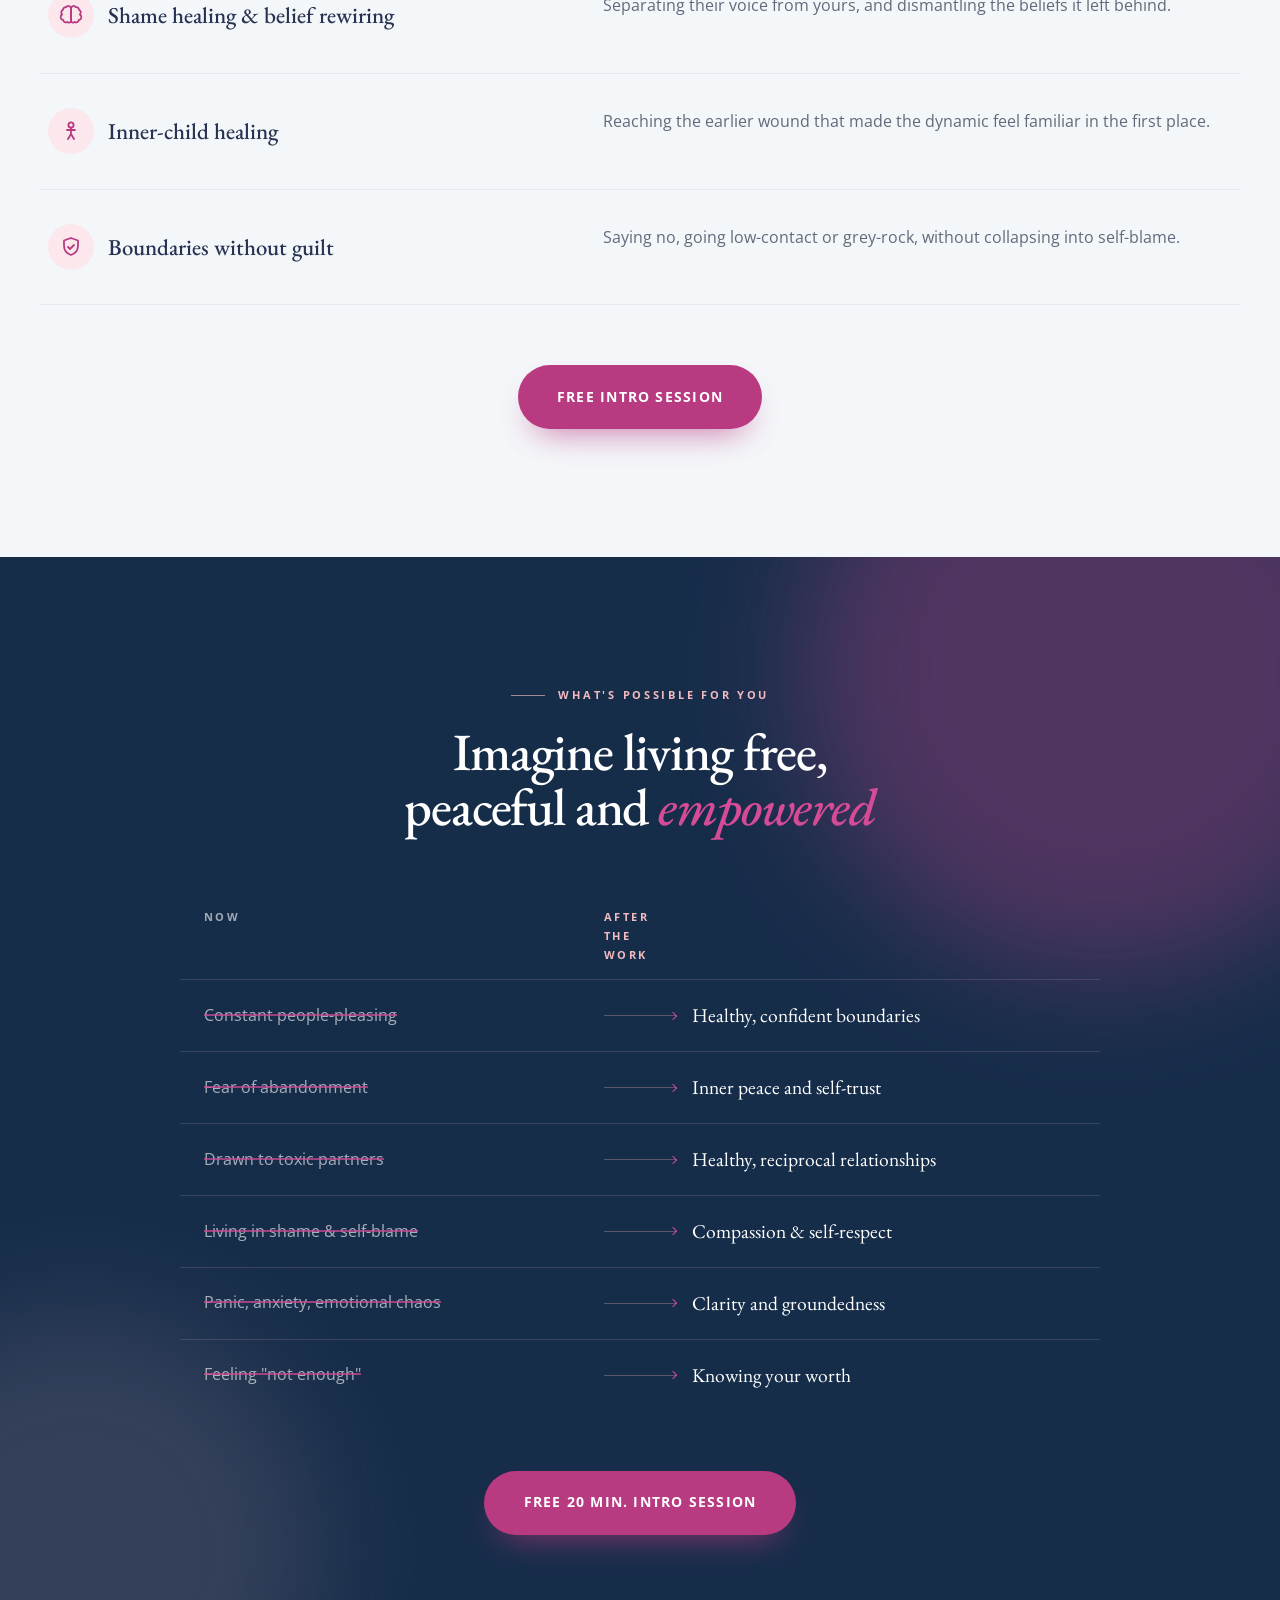
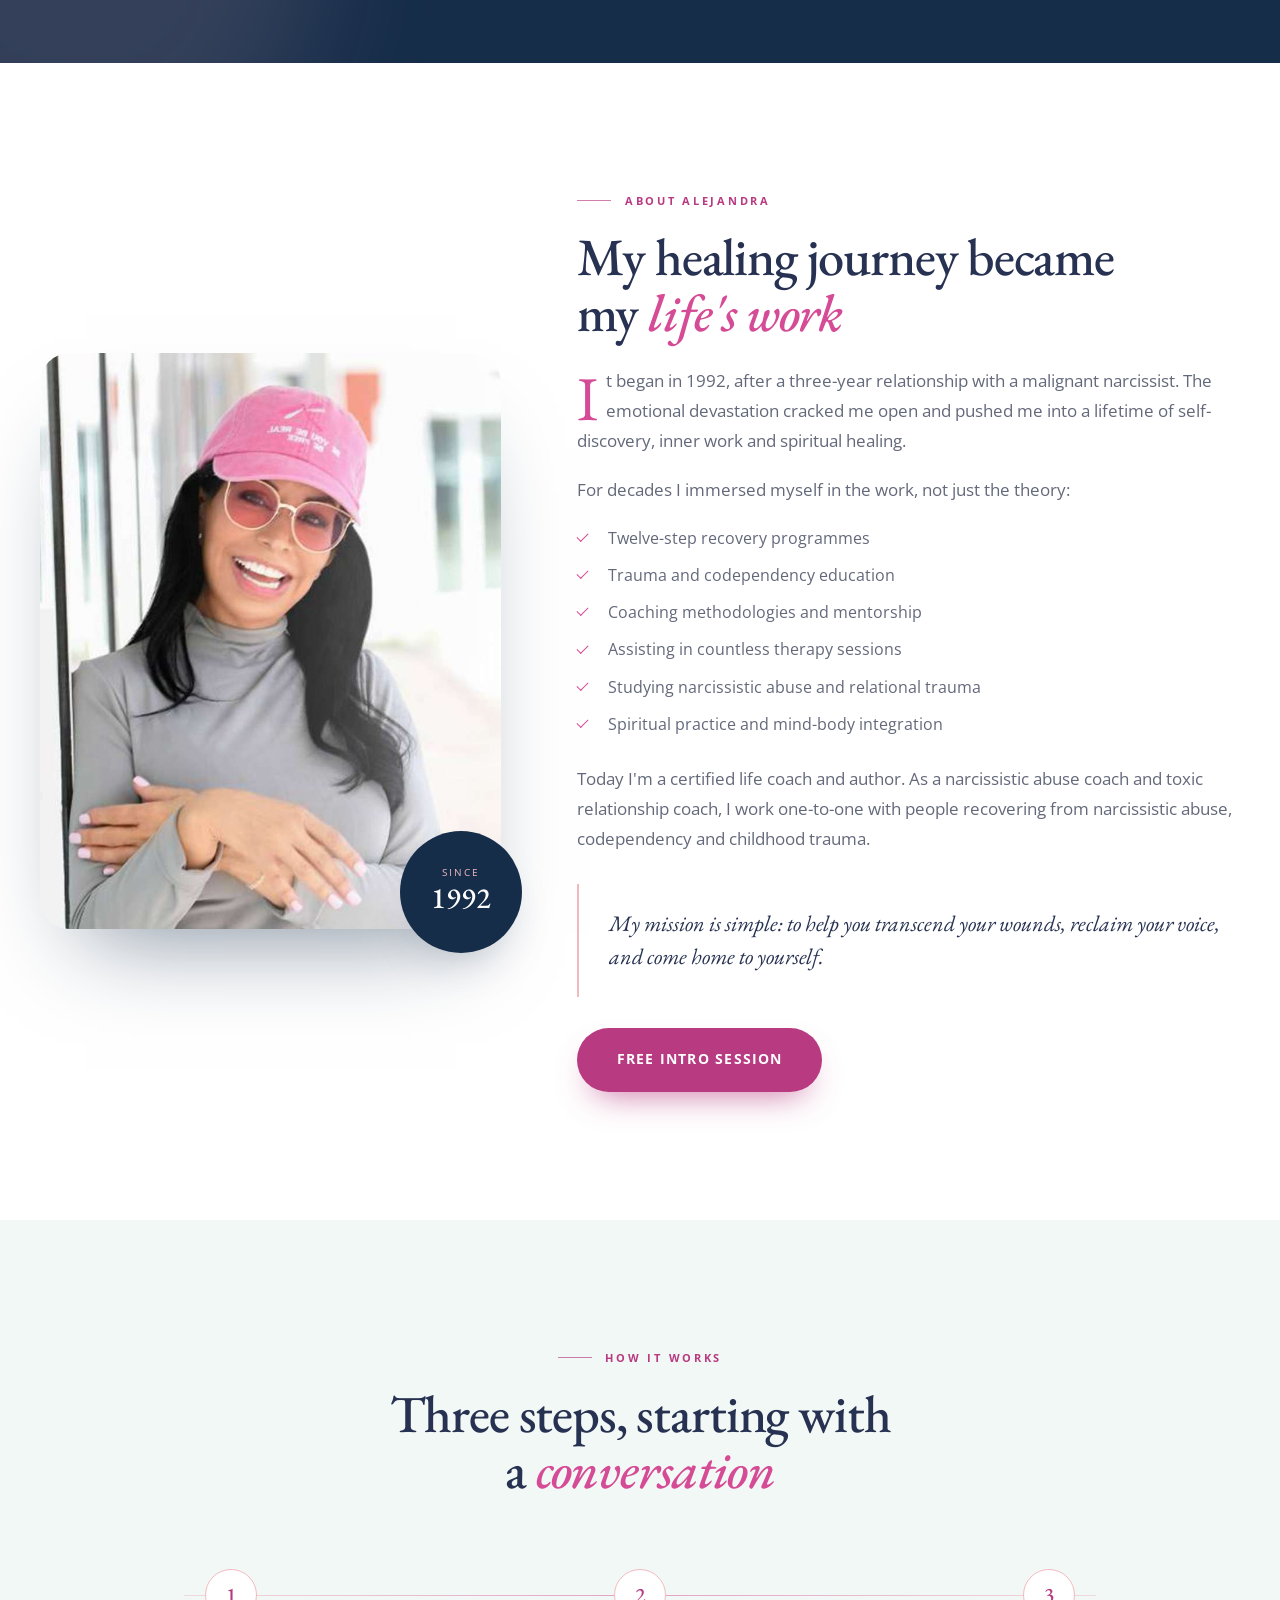
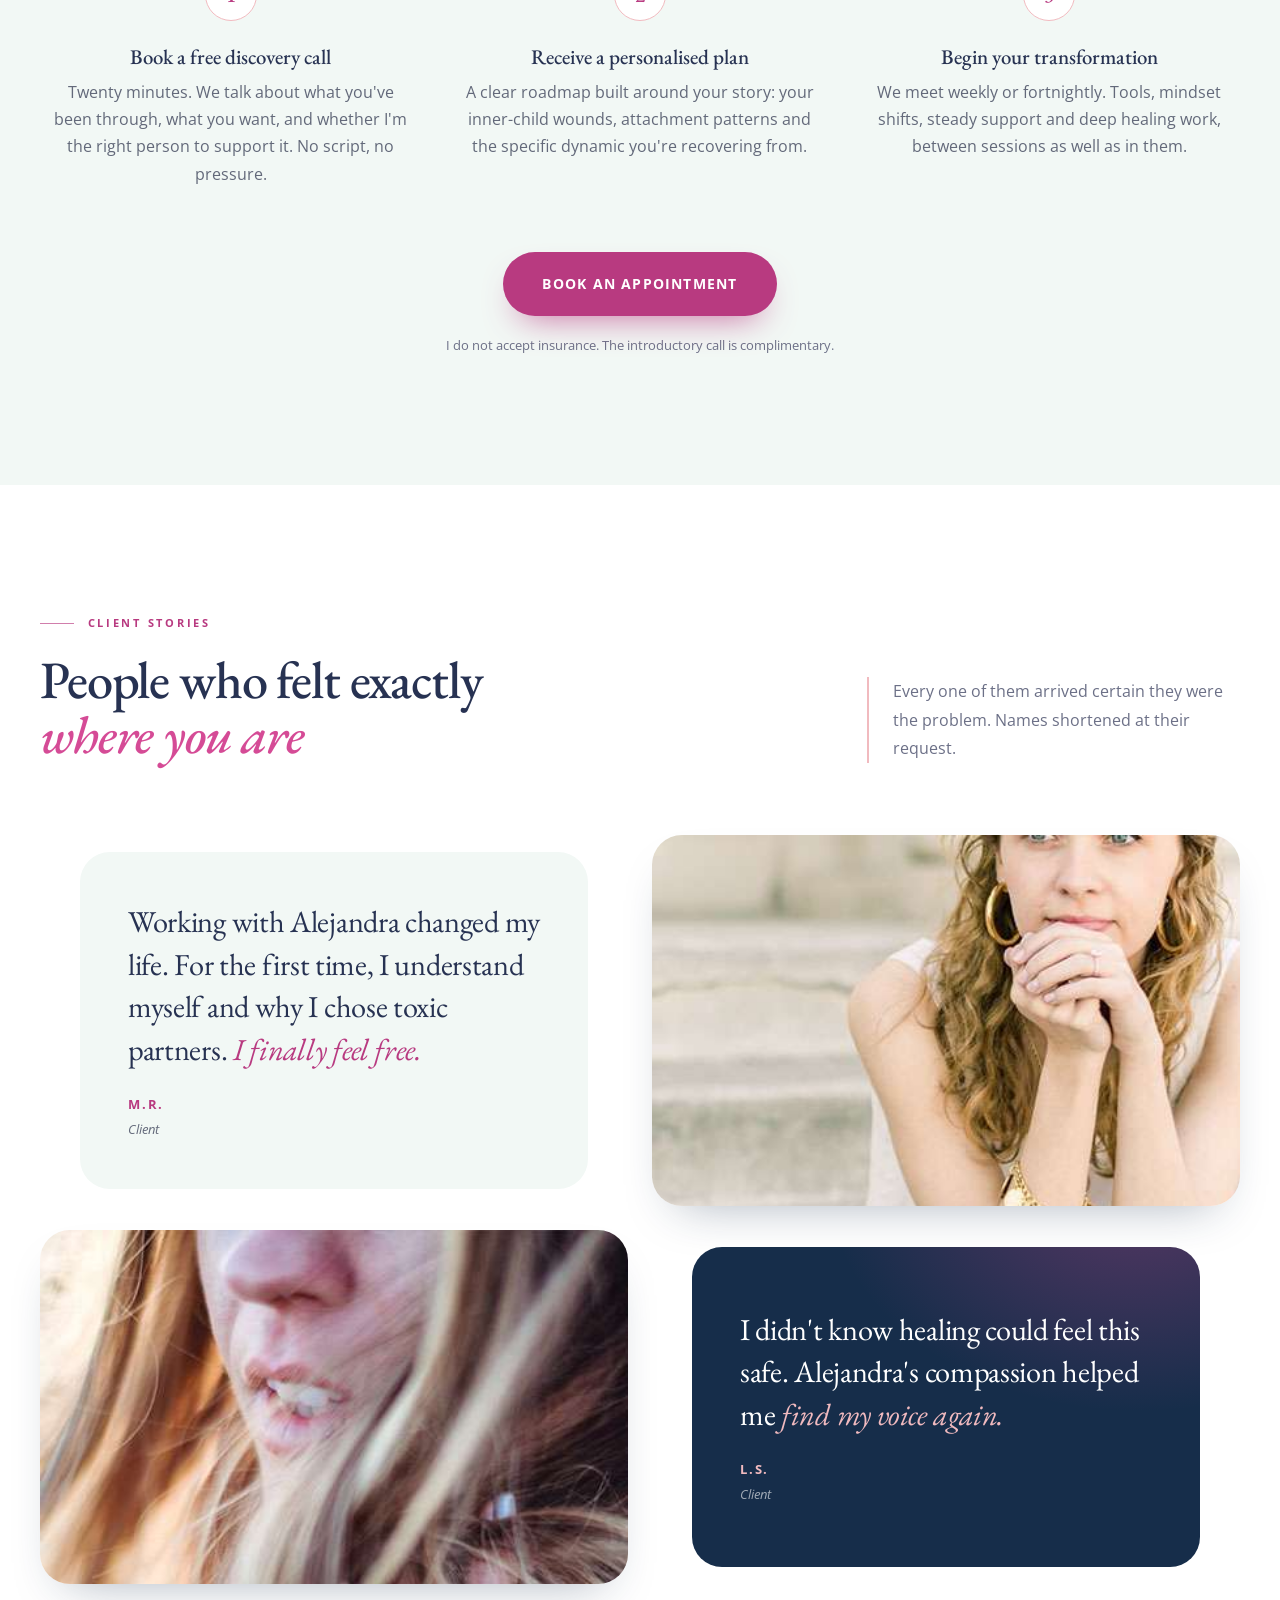
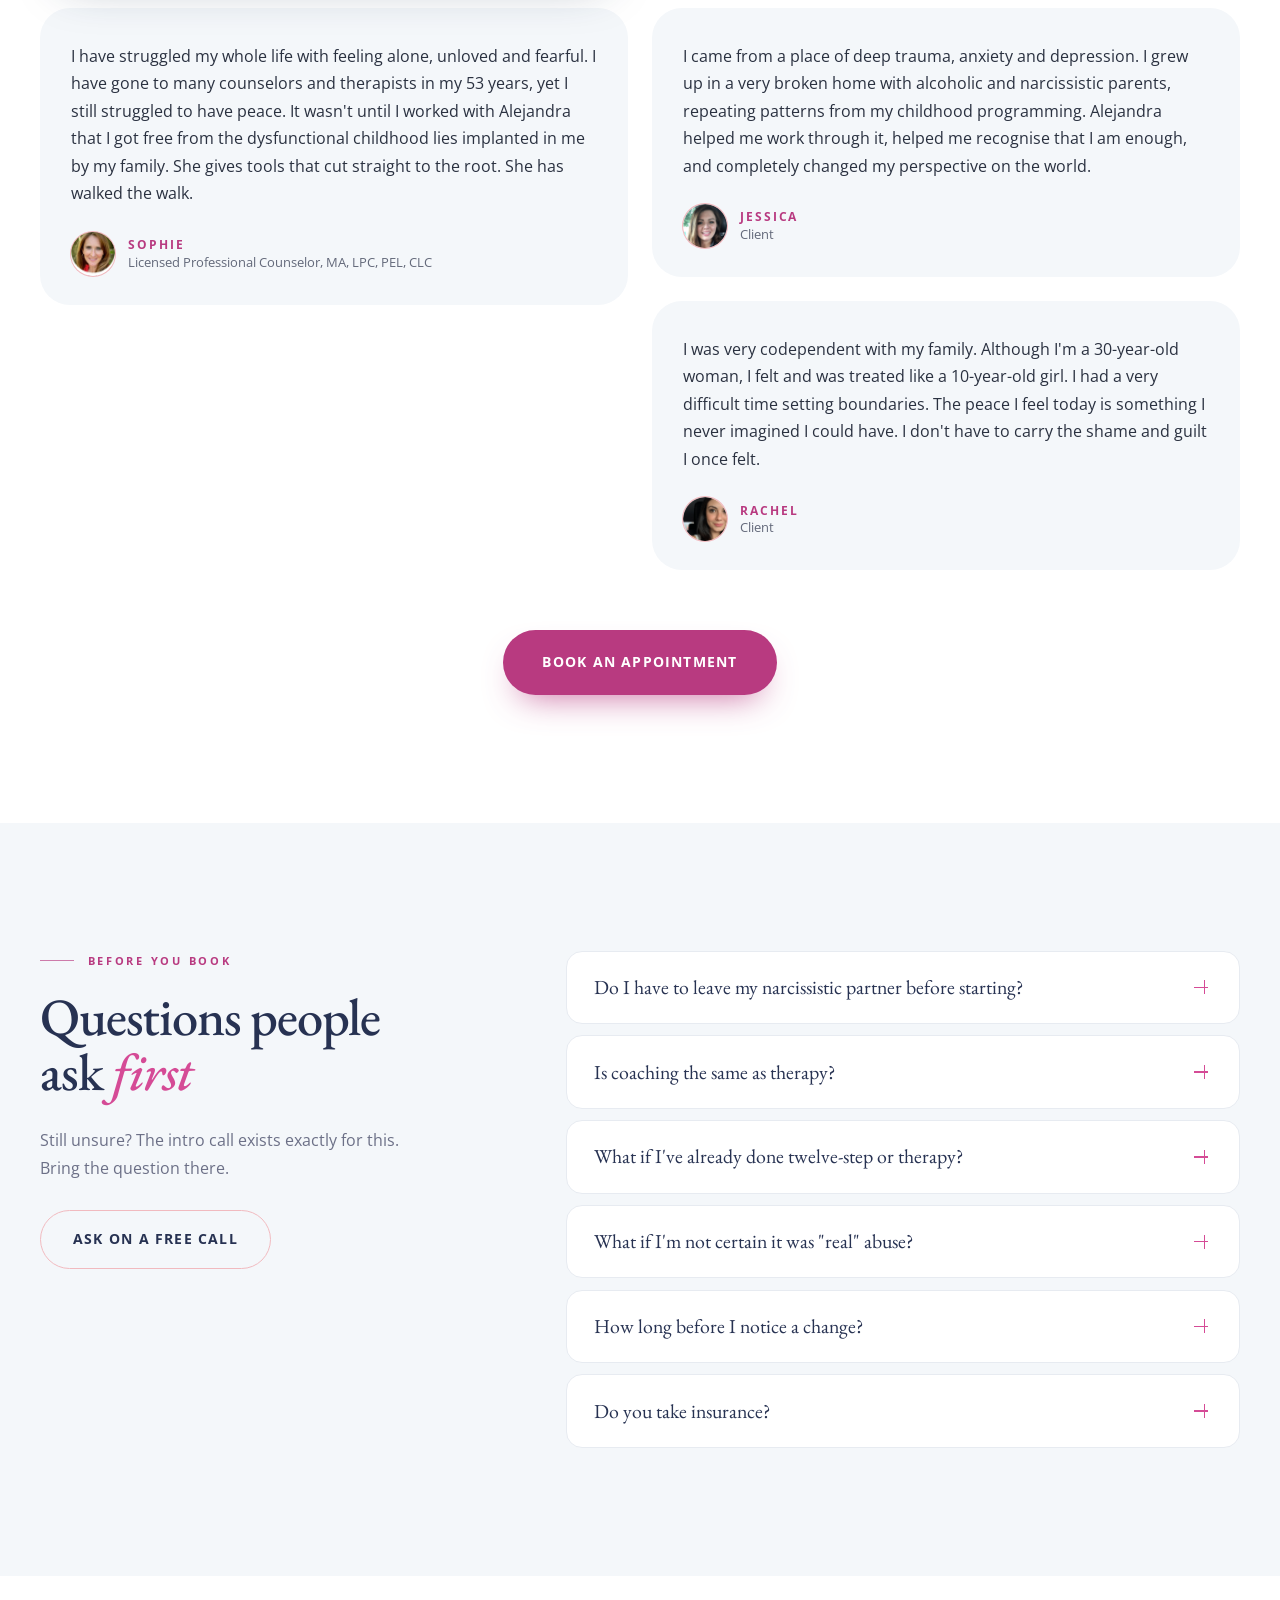
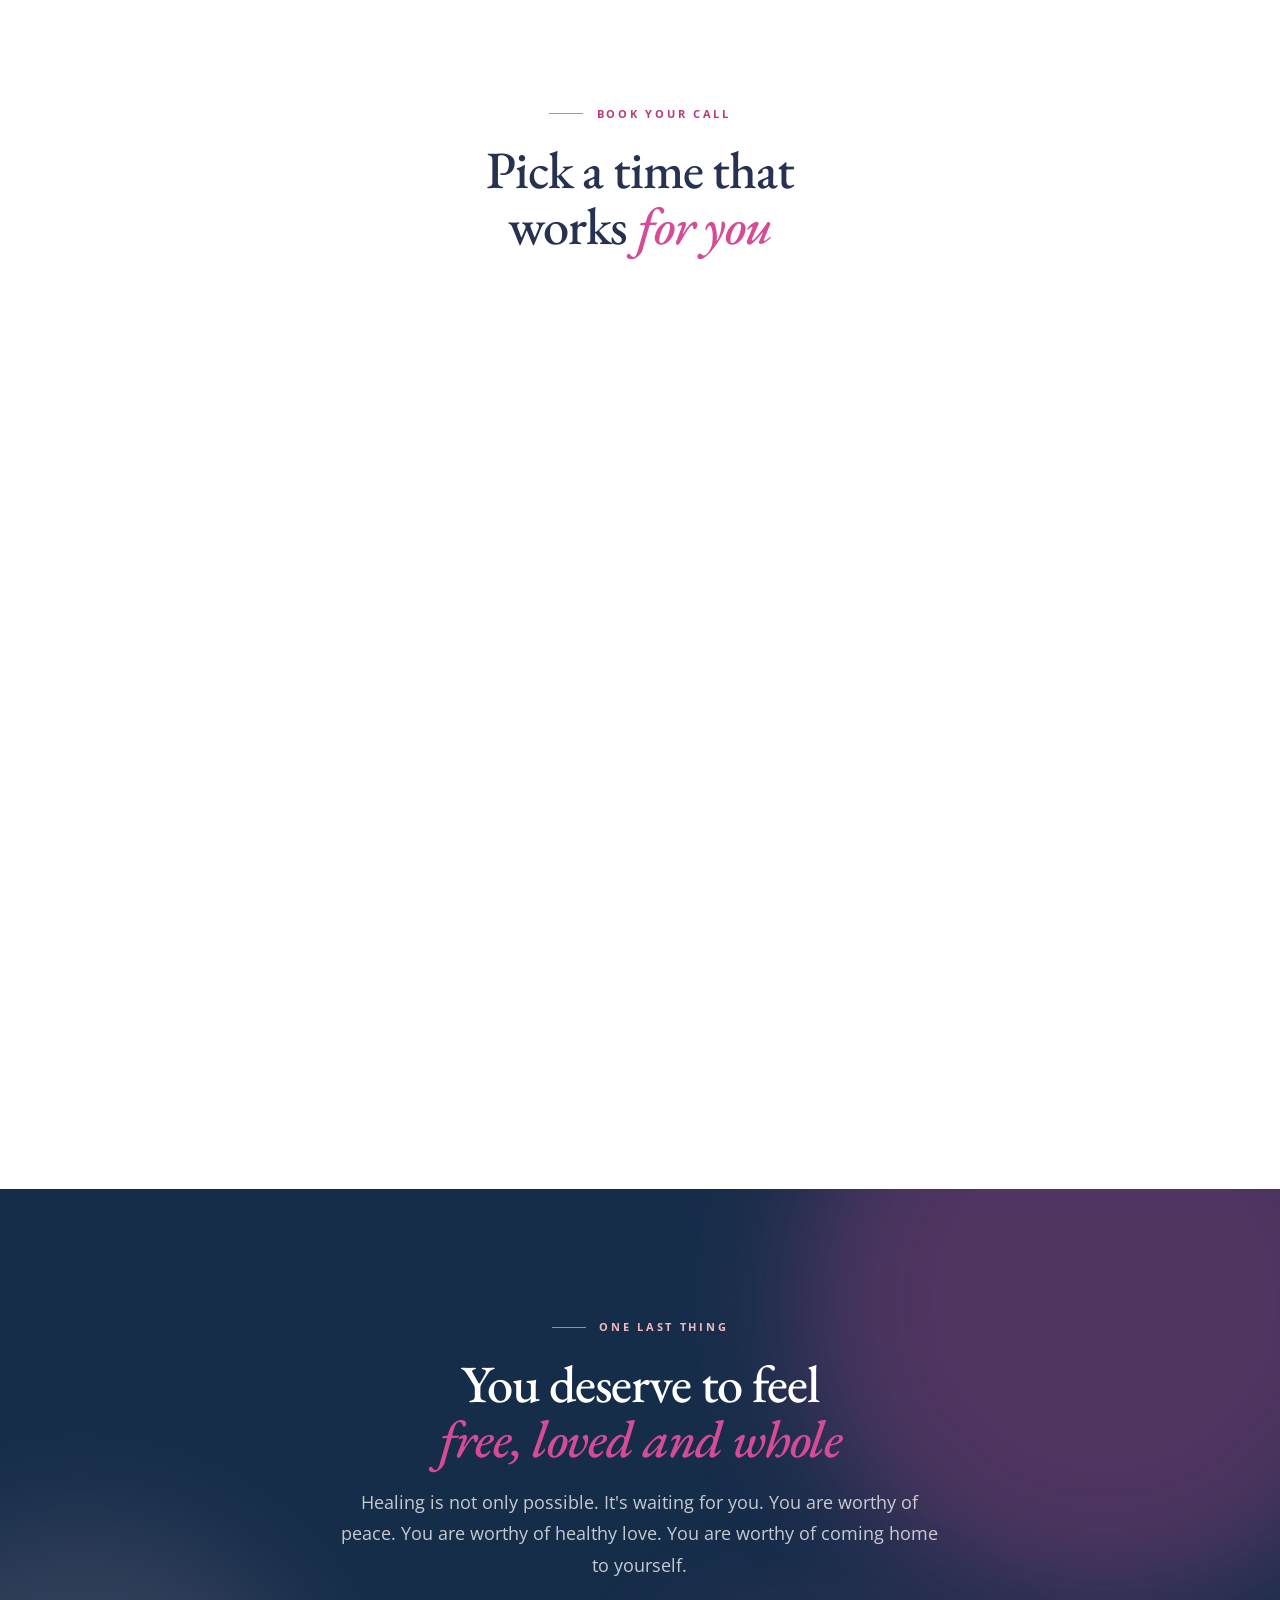
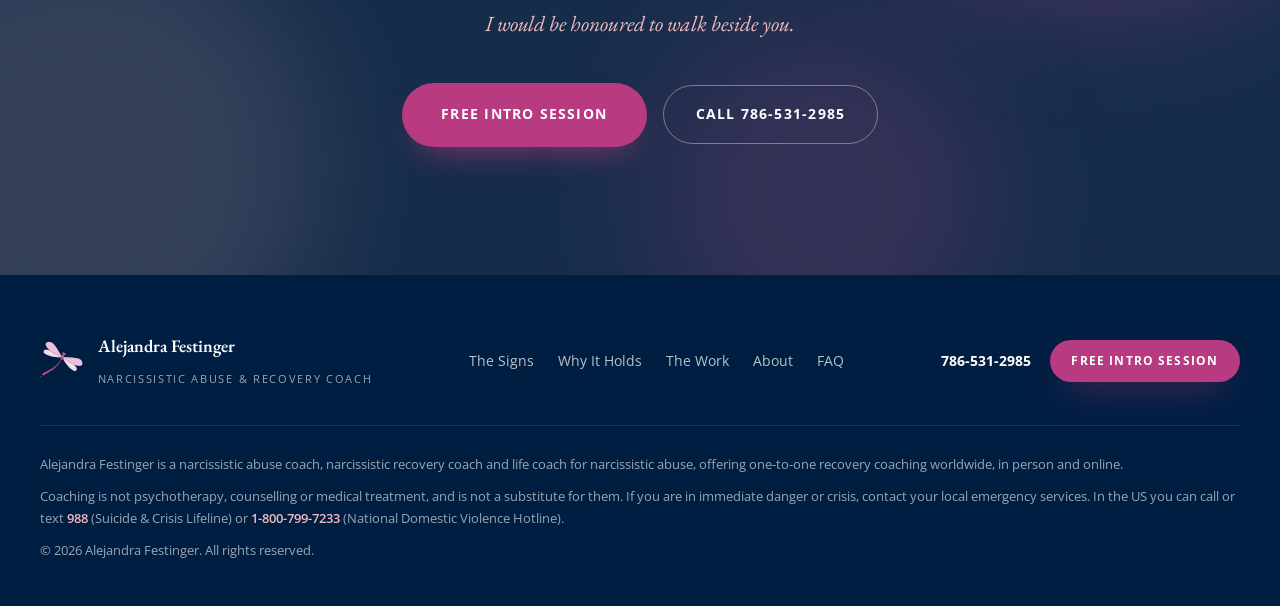
==== commit 6439a482: "Lazy-load the Calendly widget to fix mobile performance The inline Calendly widget was pulling a hea" ====
--- a/index.html
+++ b/index.html
@@ -32,8 +32,6 @@
 <link rel="preconnect" href="https://calendly.com" crossorigin>
 <link href="https://fonts.googleapis.com/css2?family=EB+Garamond:ital,wght@0,400;0,500;0,600;1,400;1,500&family=Open+Sans:wght@300;400;500;600;700&display=swap" rel="stylesheet">
 <link rel="stylesheet" href="assets/styles.css">
-<link rel="preload" as="script" href="https://assets.calendly.com/assets/external/widget.js">
-<script src="https://assets.calendly.com/assets/external/widget.js" defer></script>
 
 <script type="application/ld+json">
 {
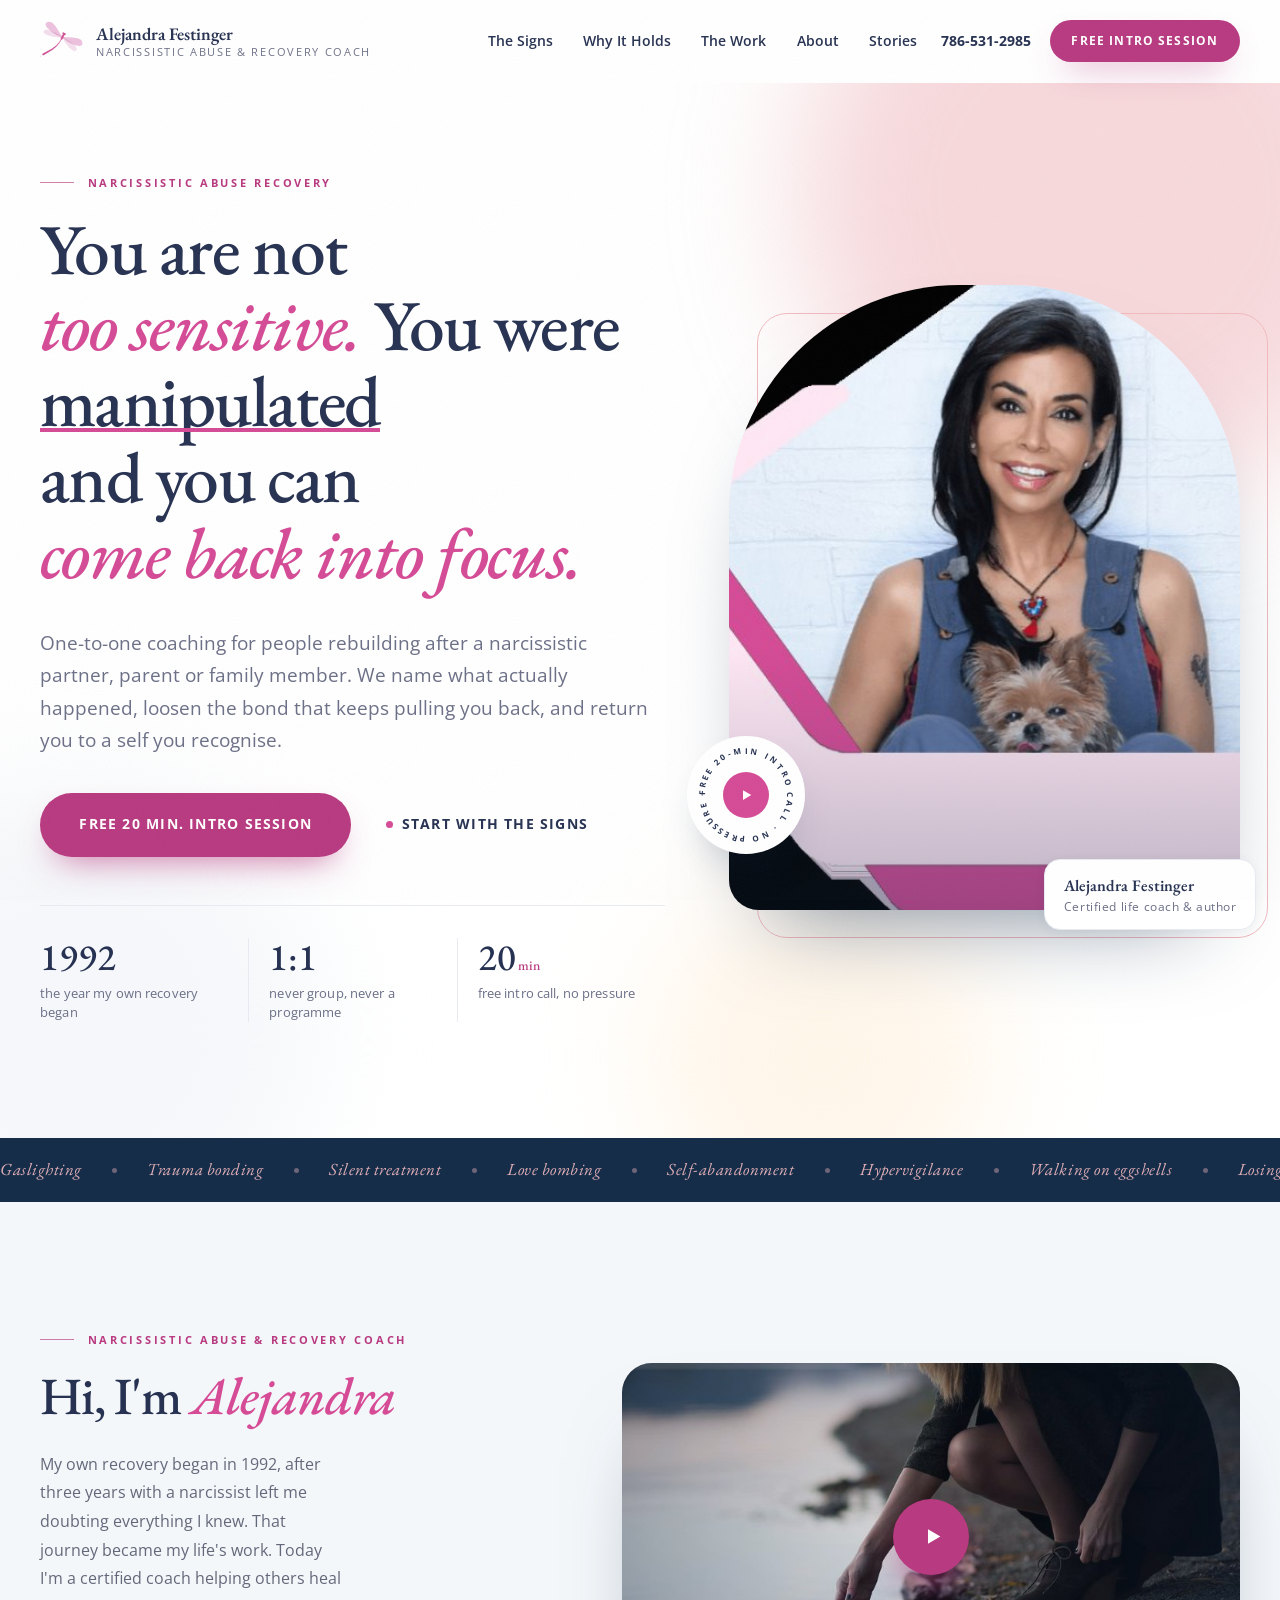
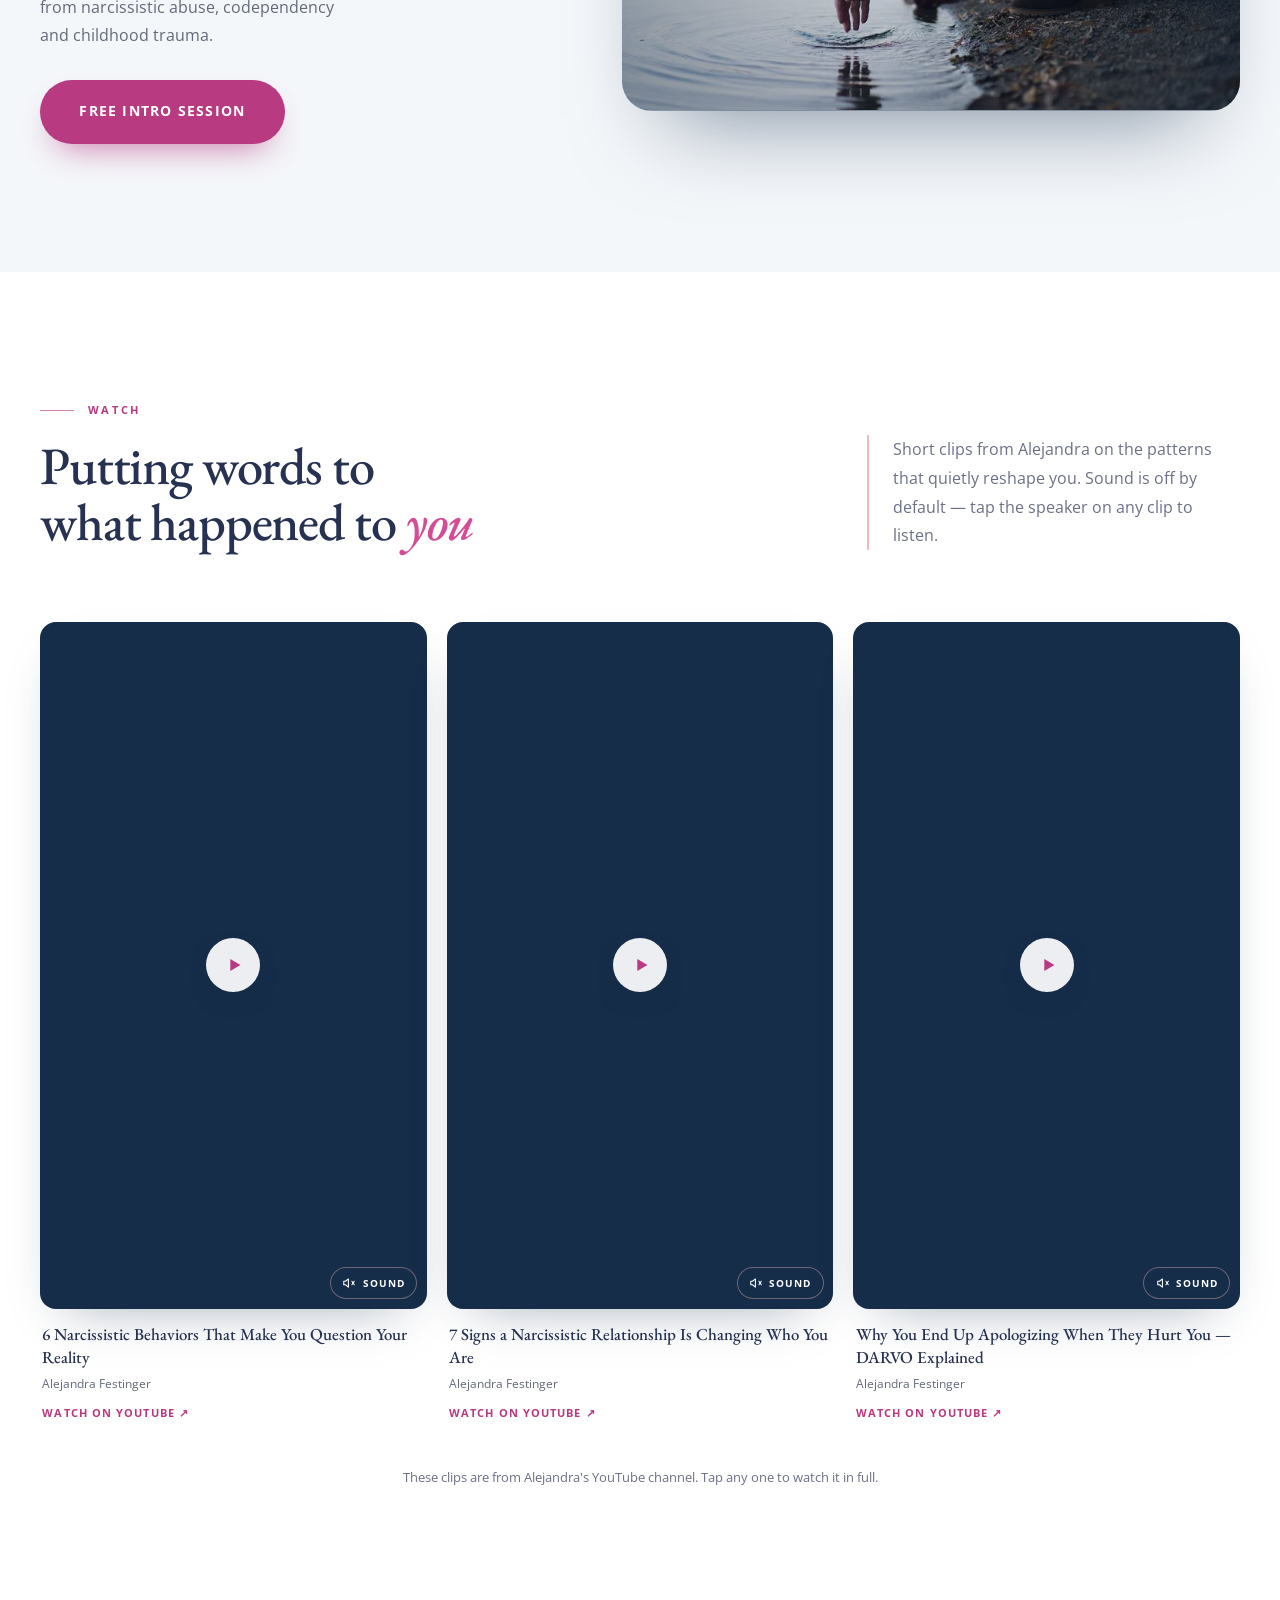
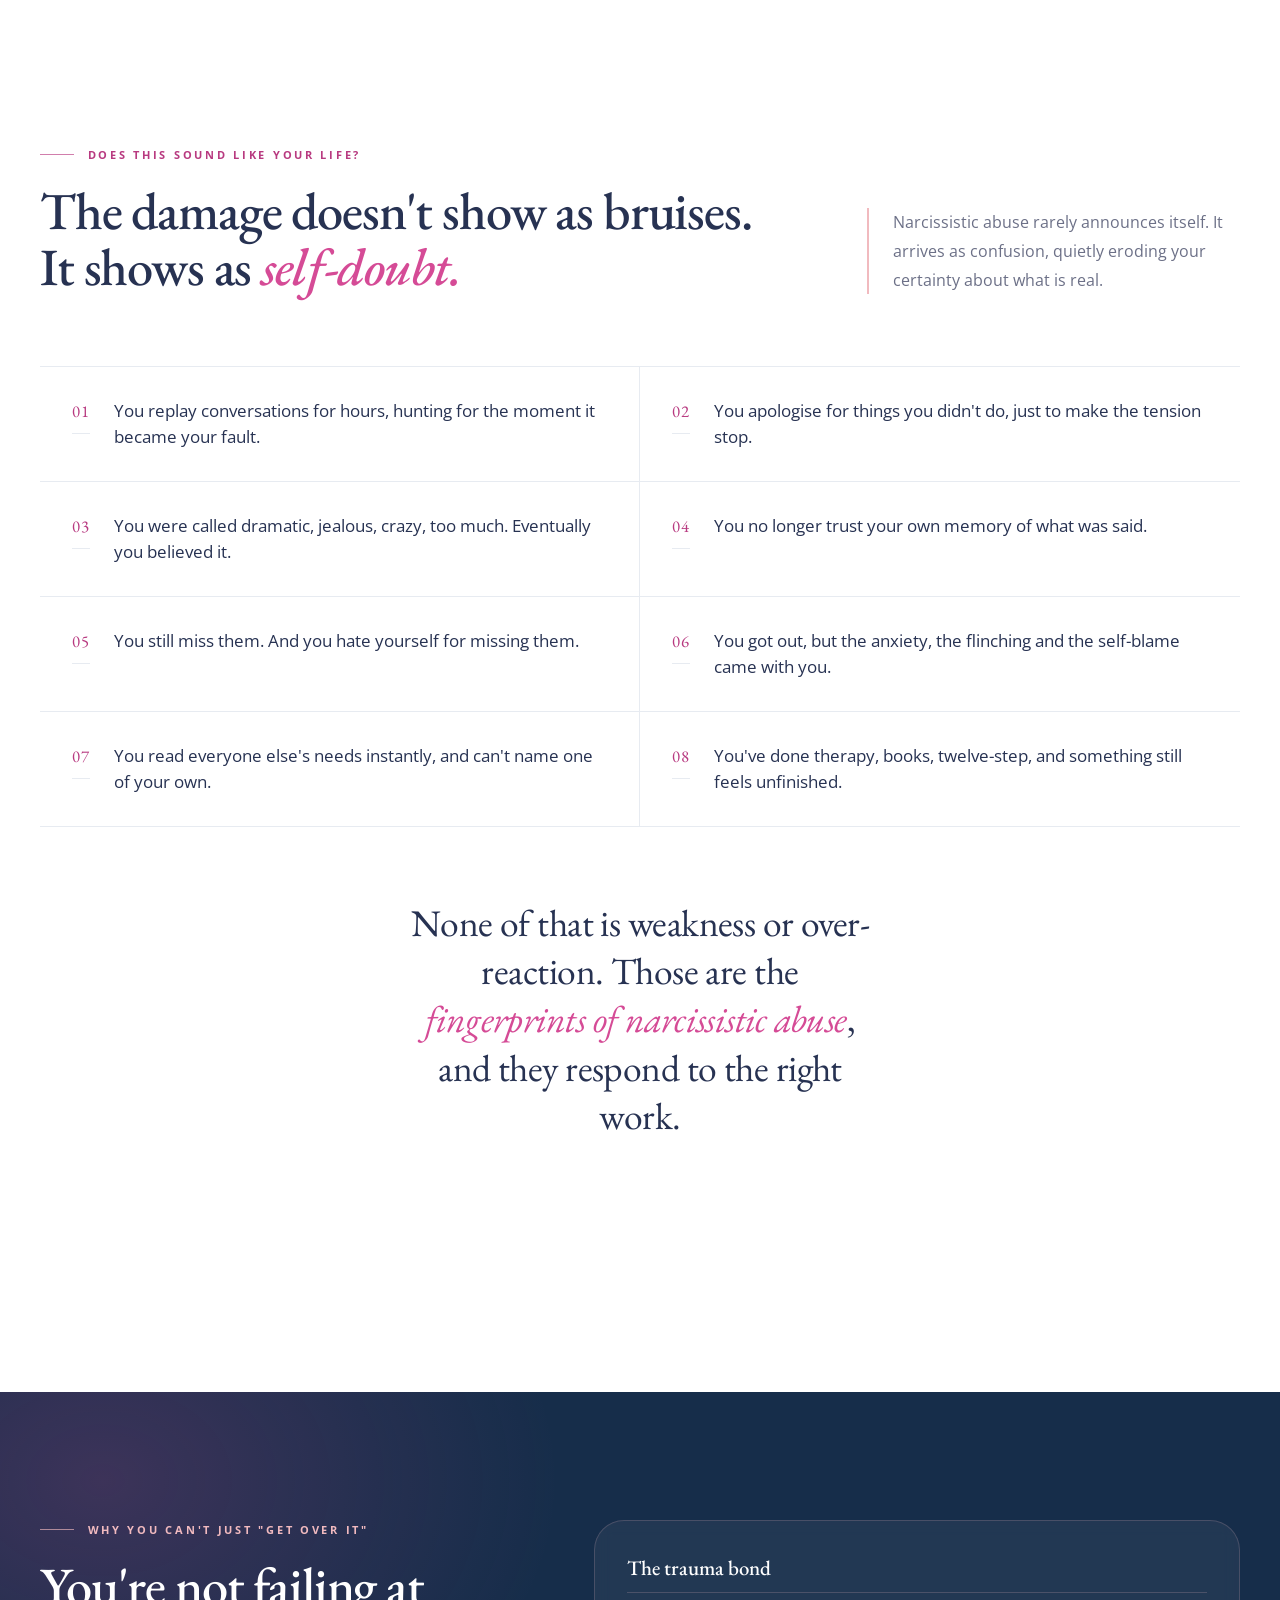
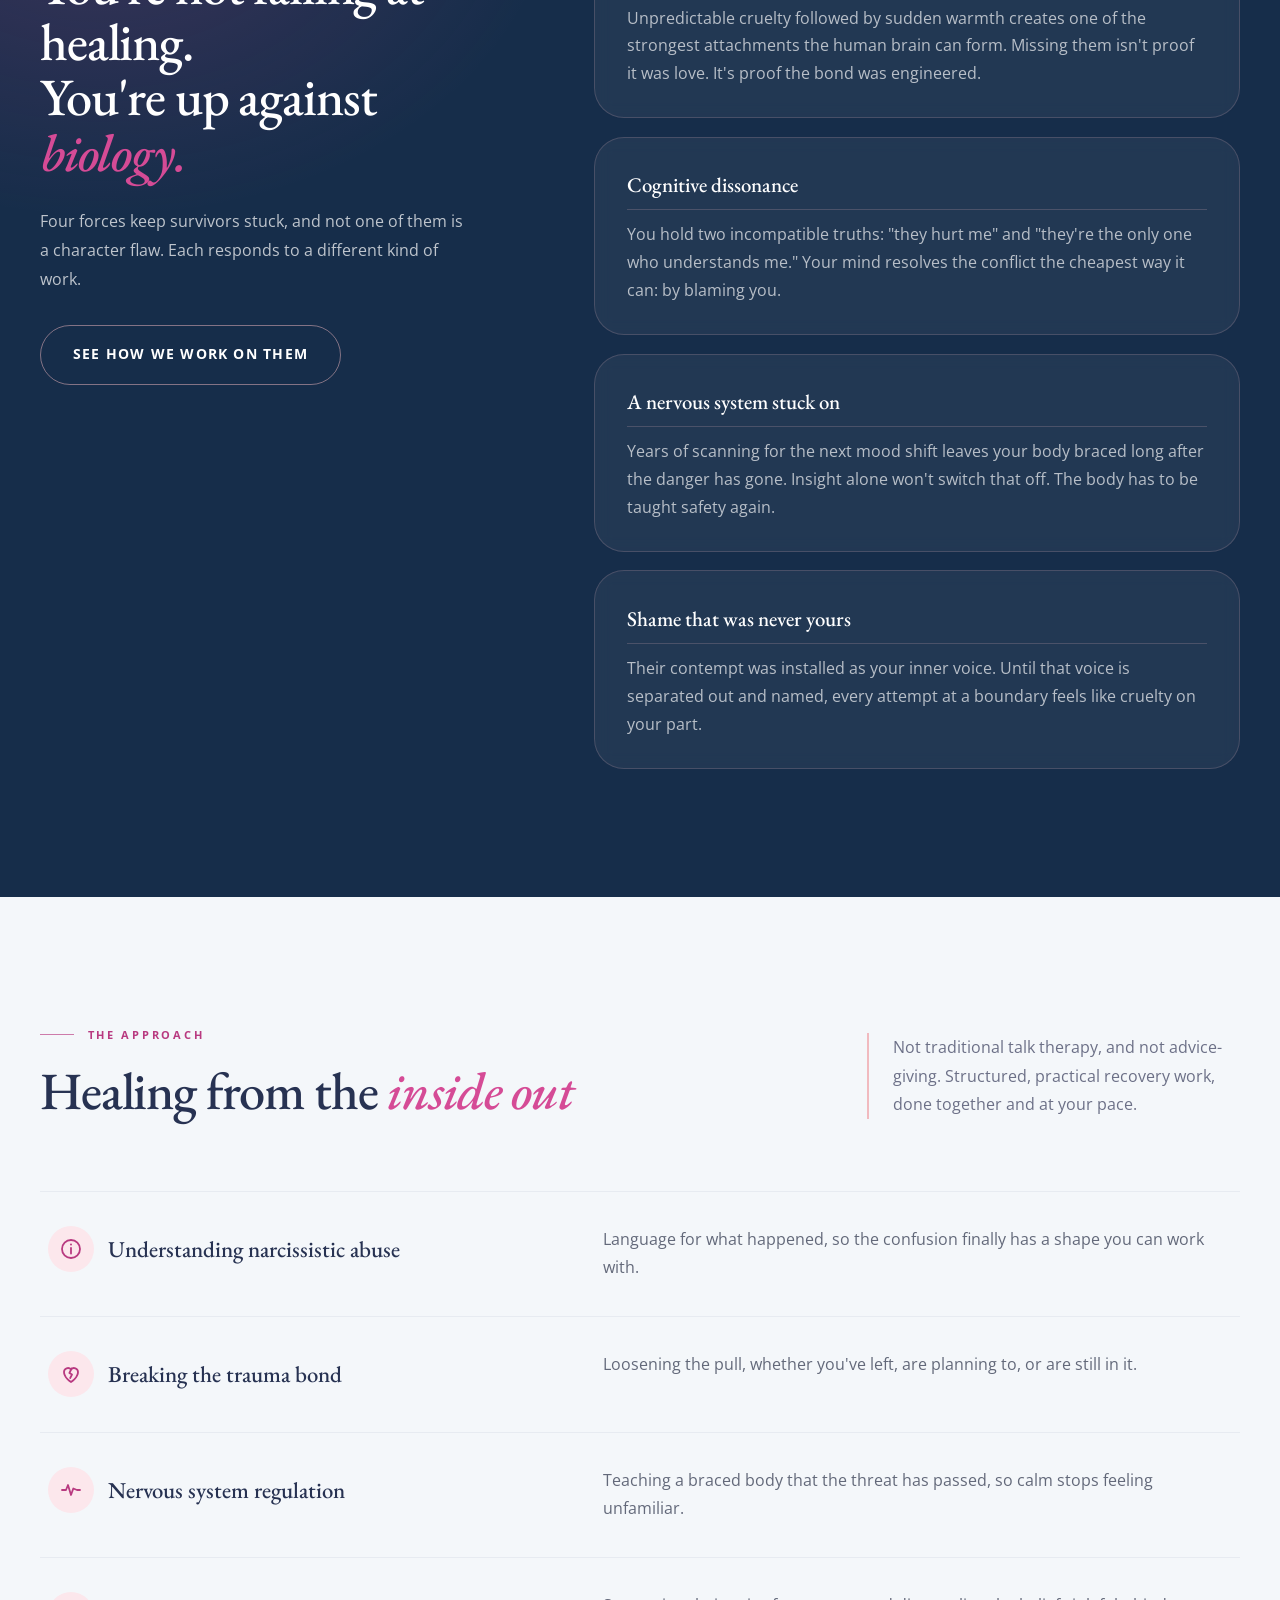
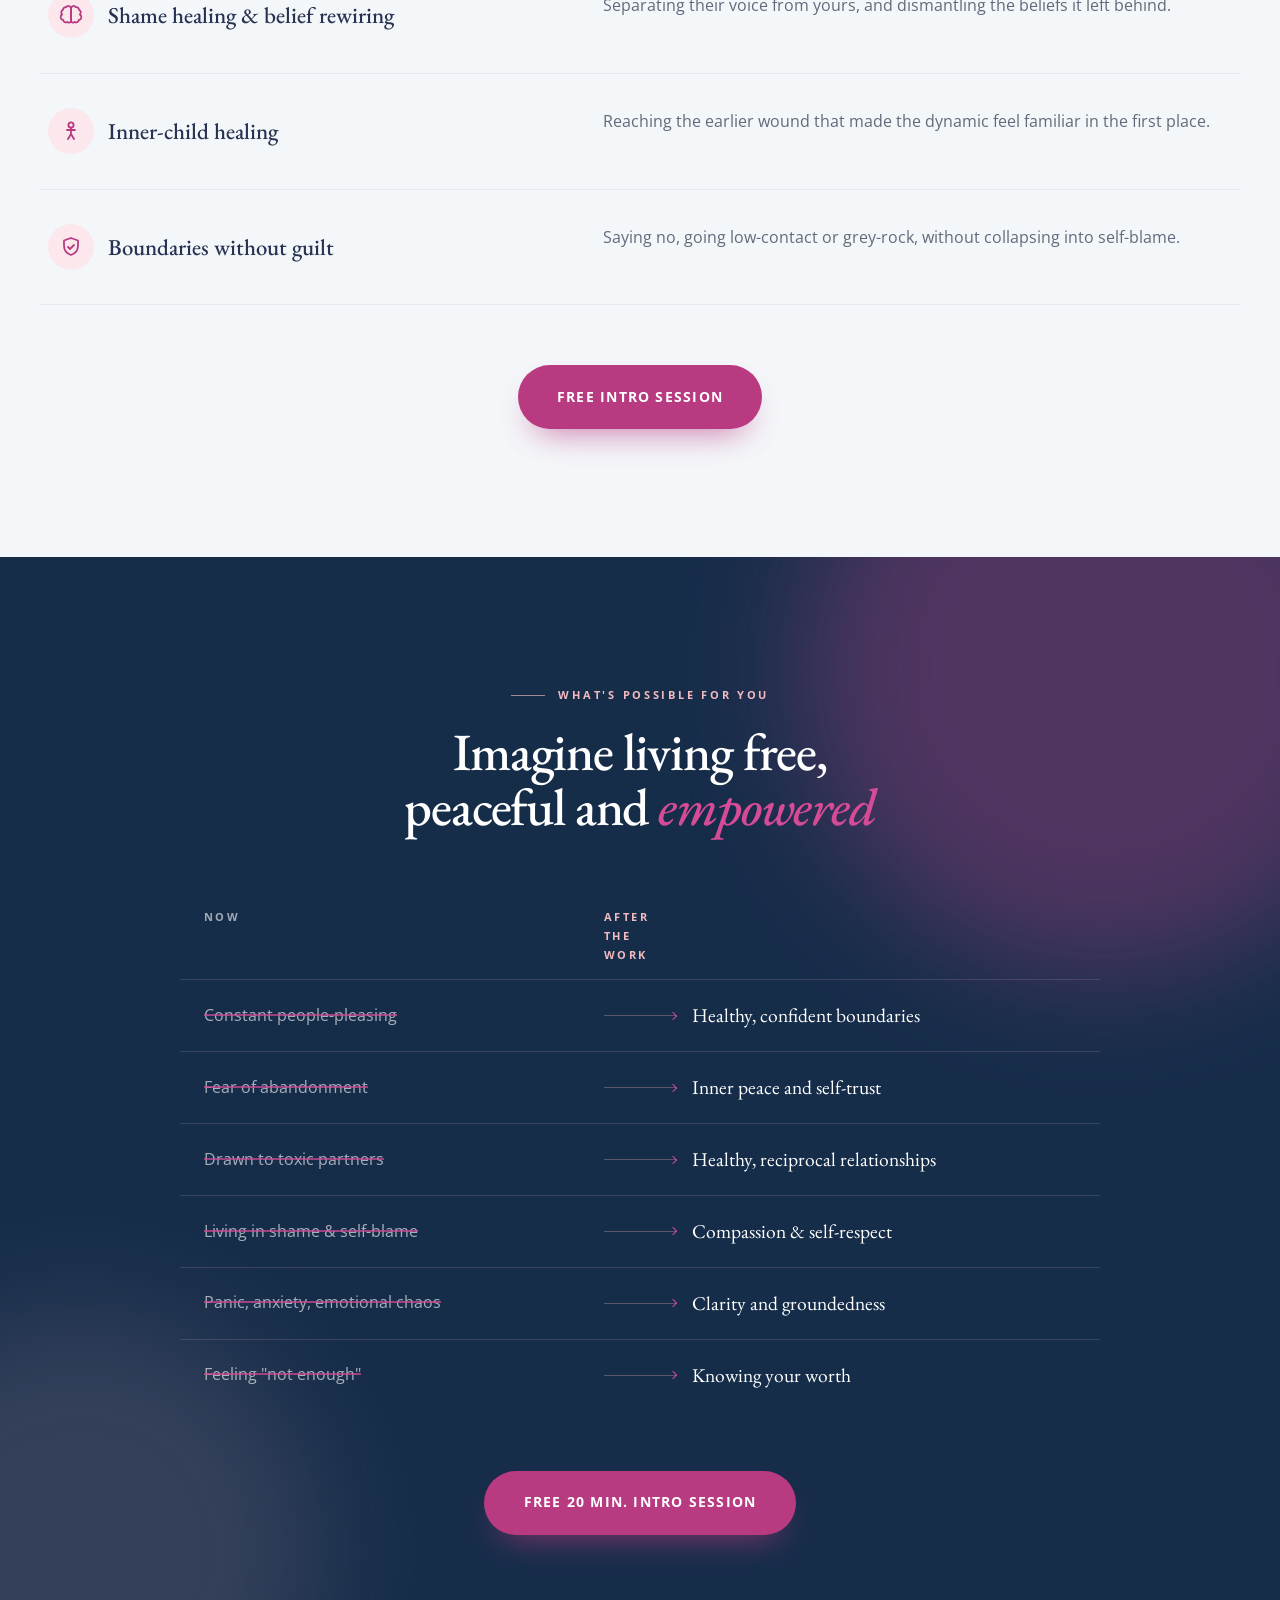
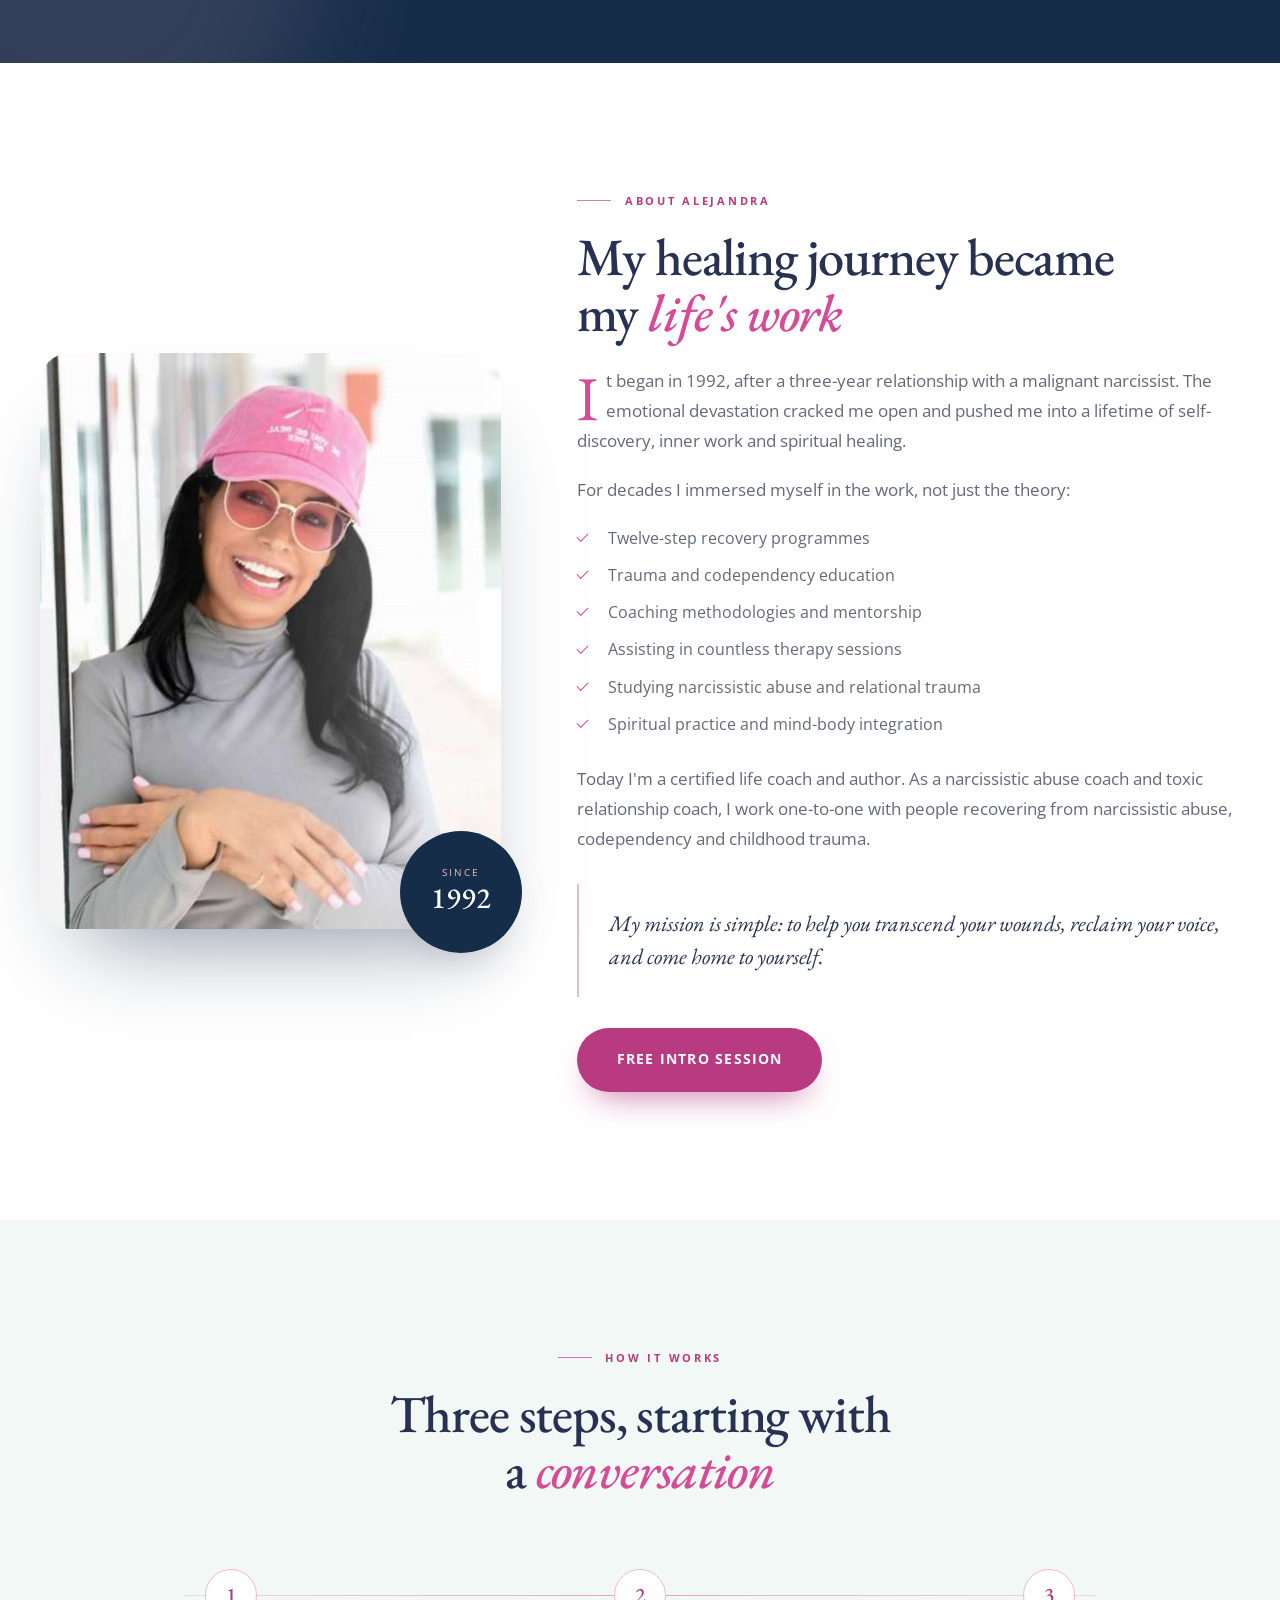
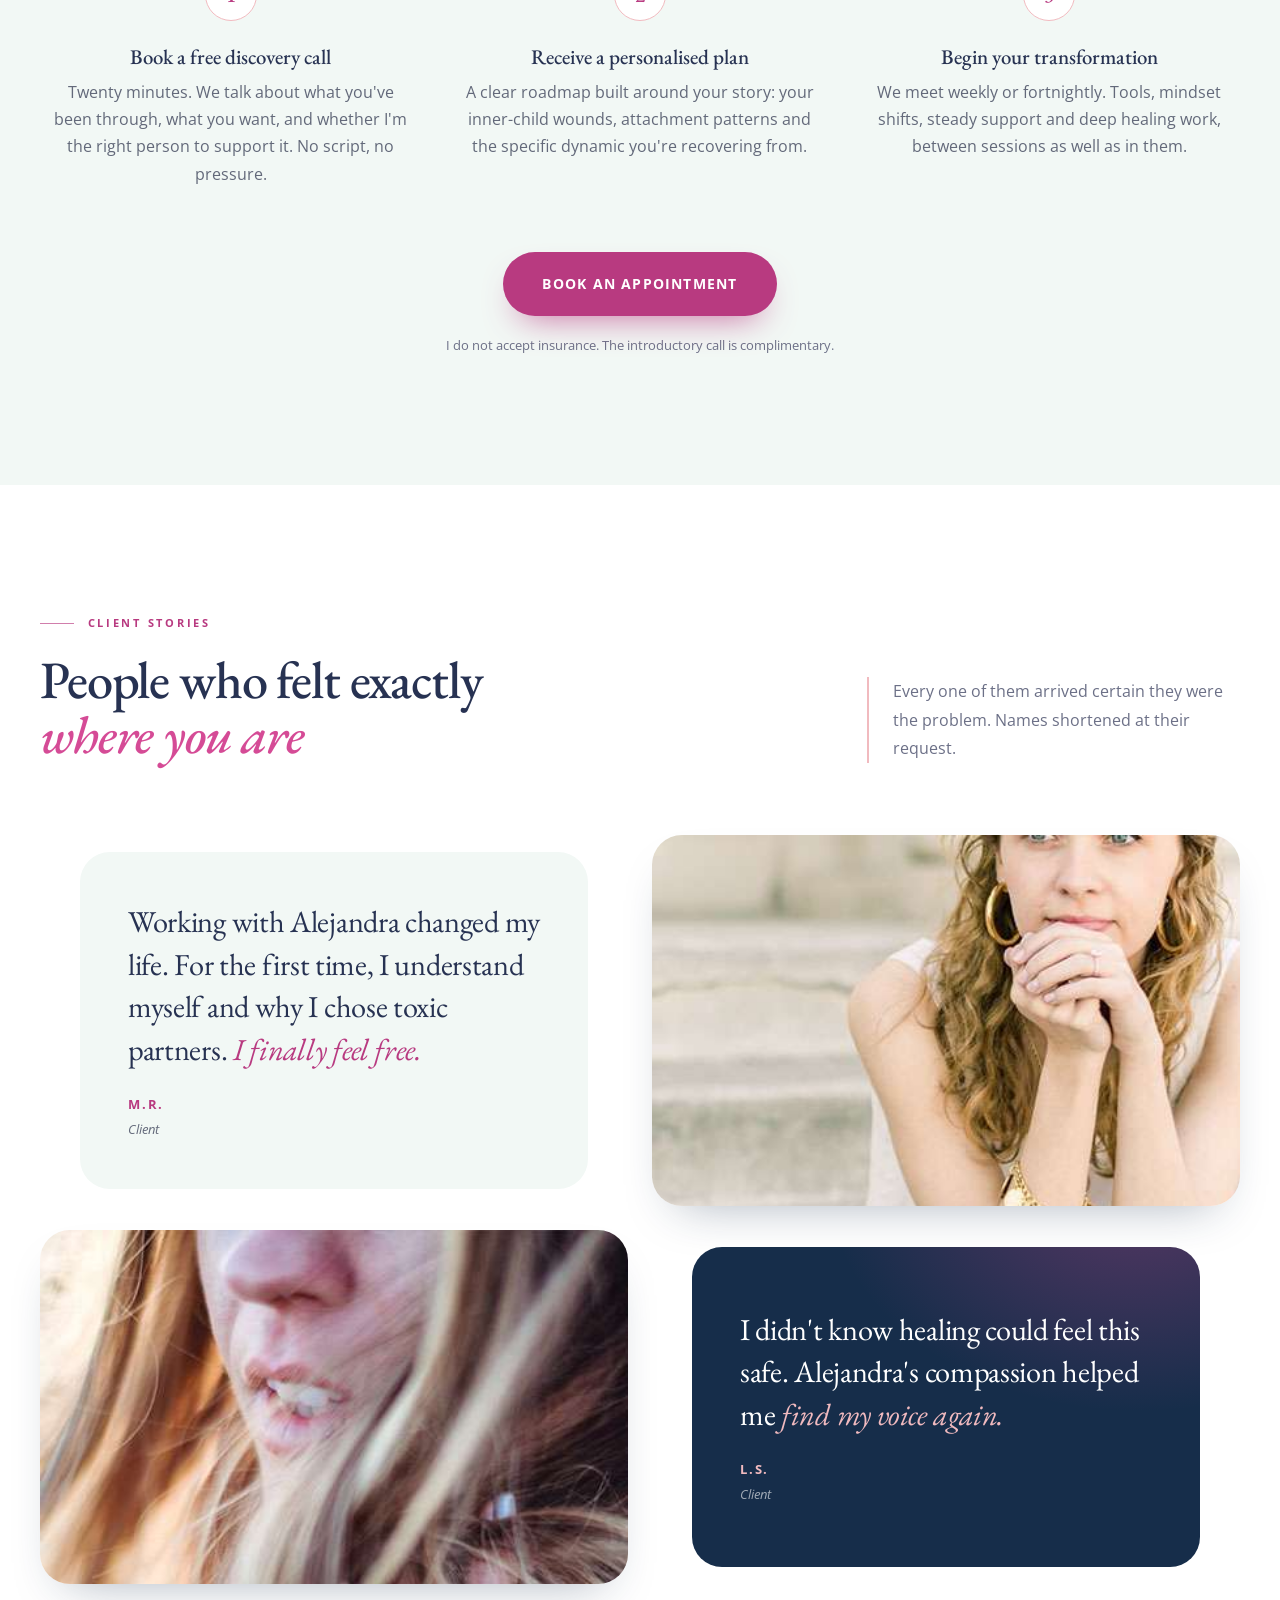
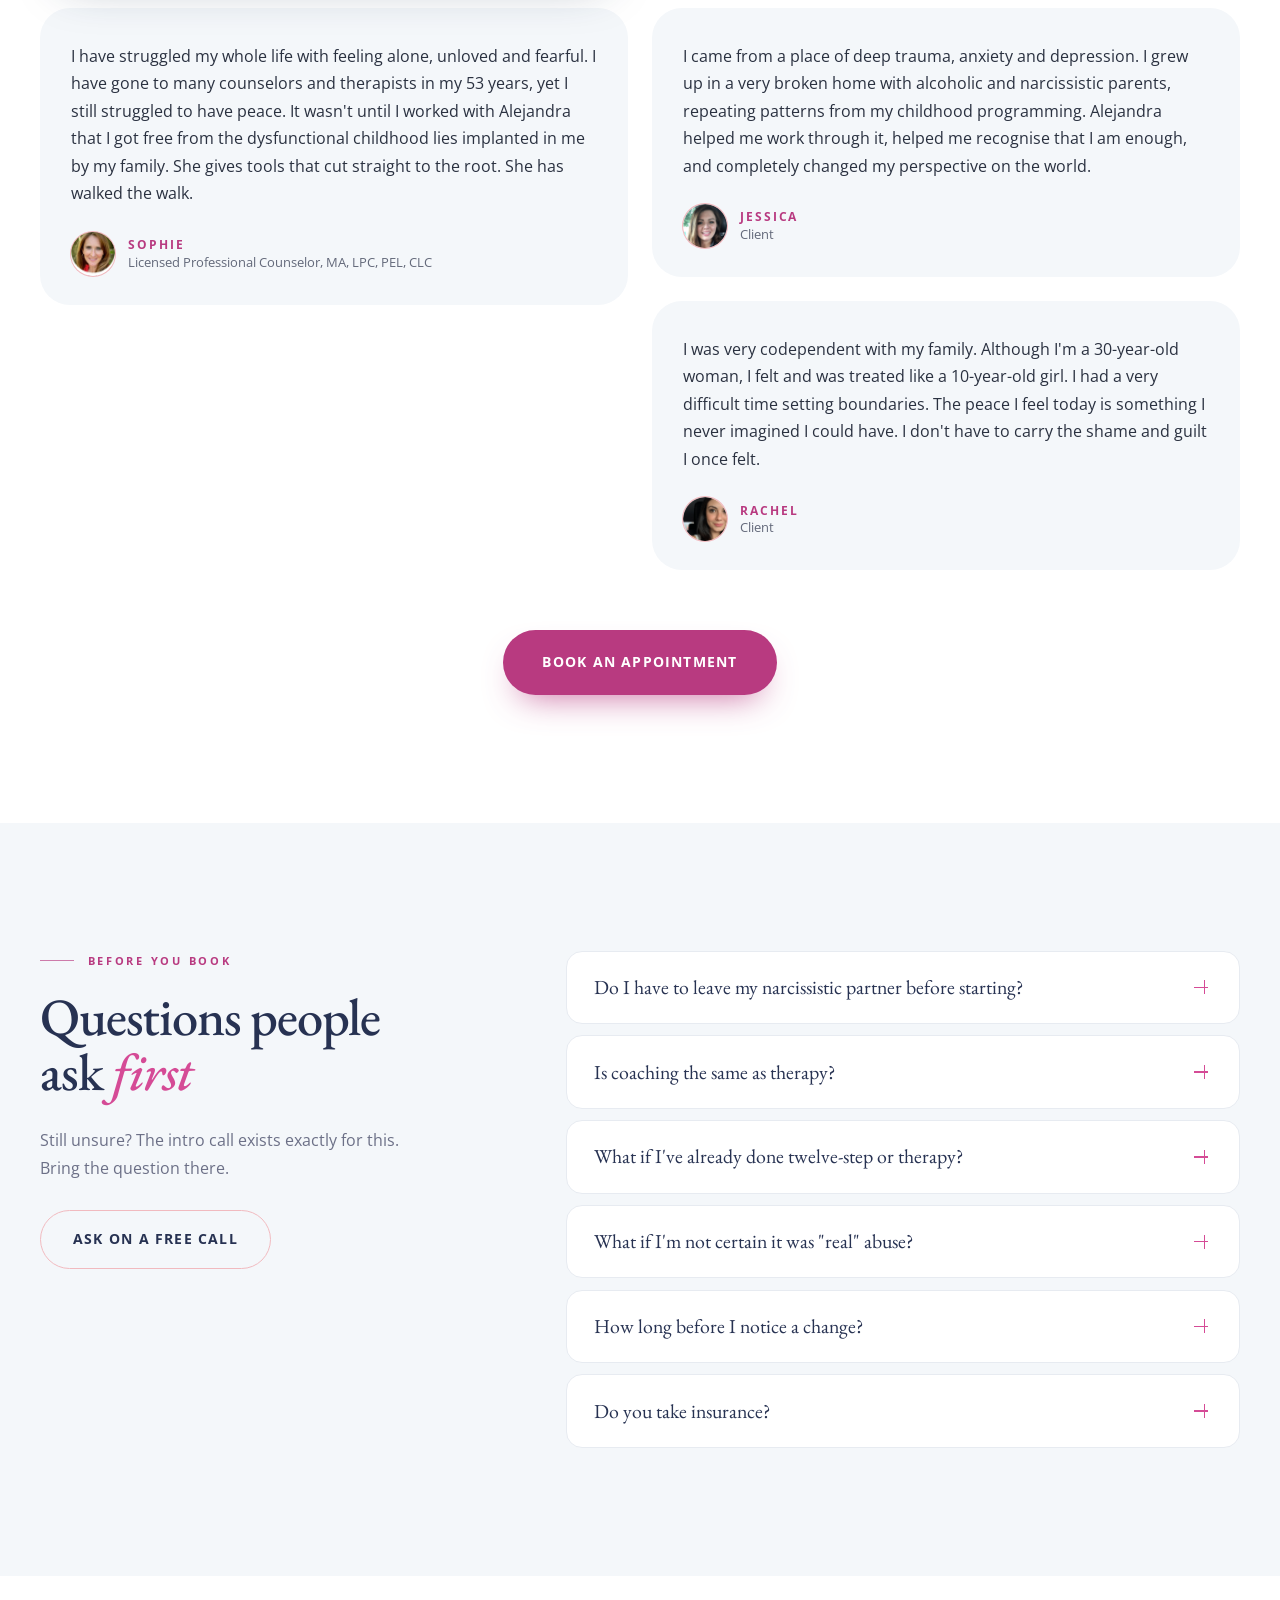
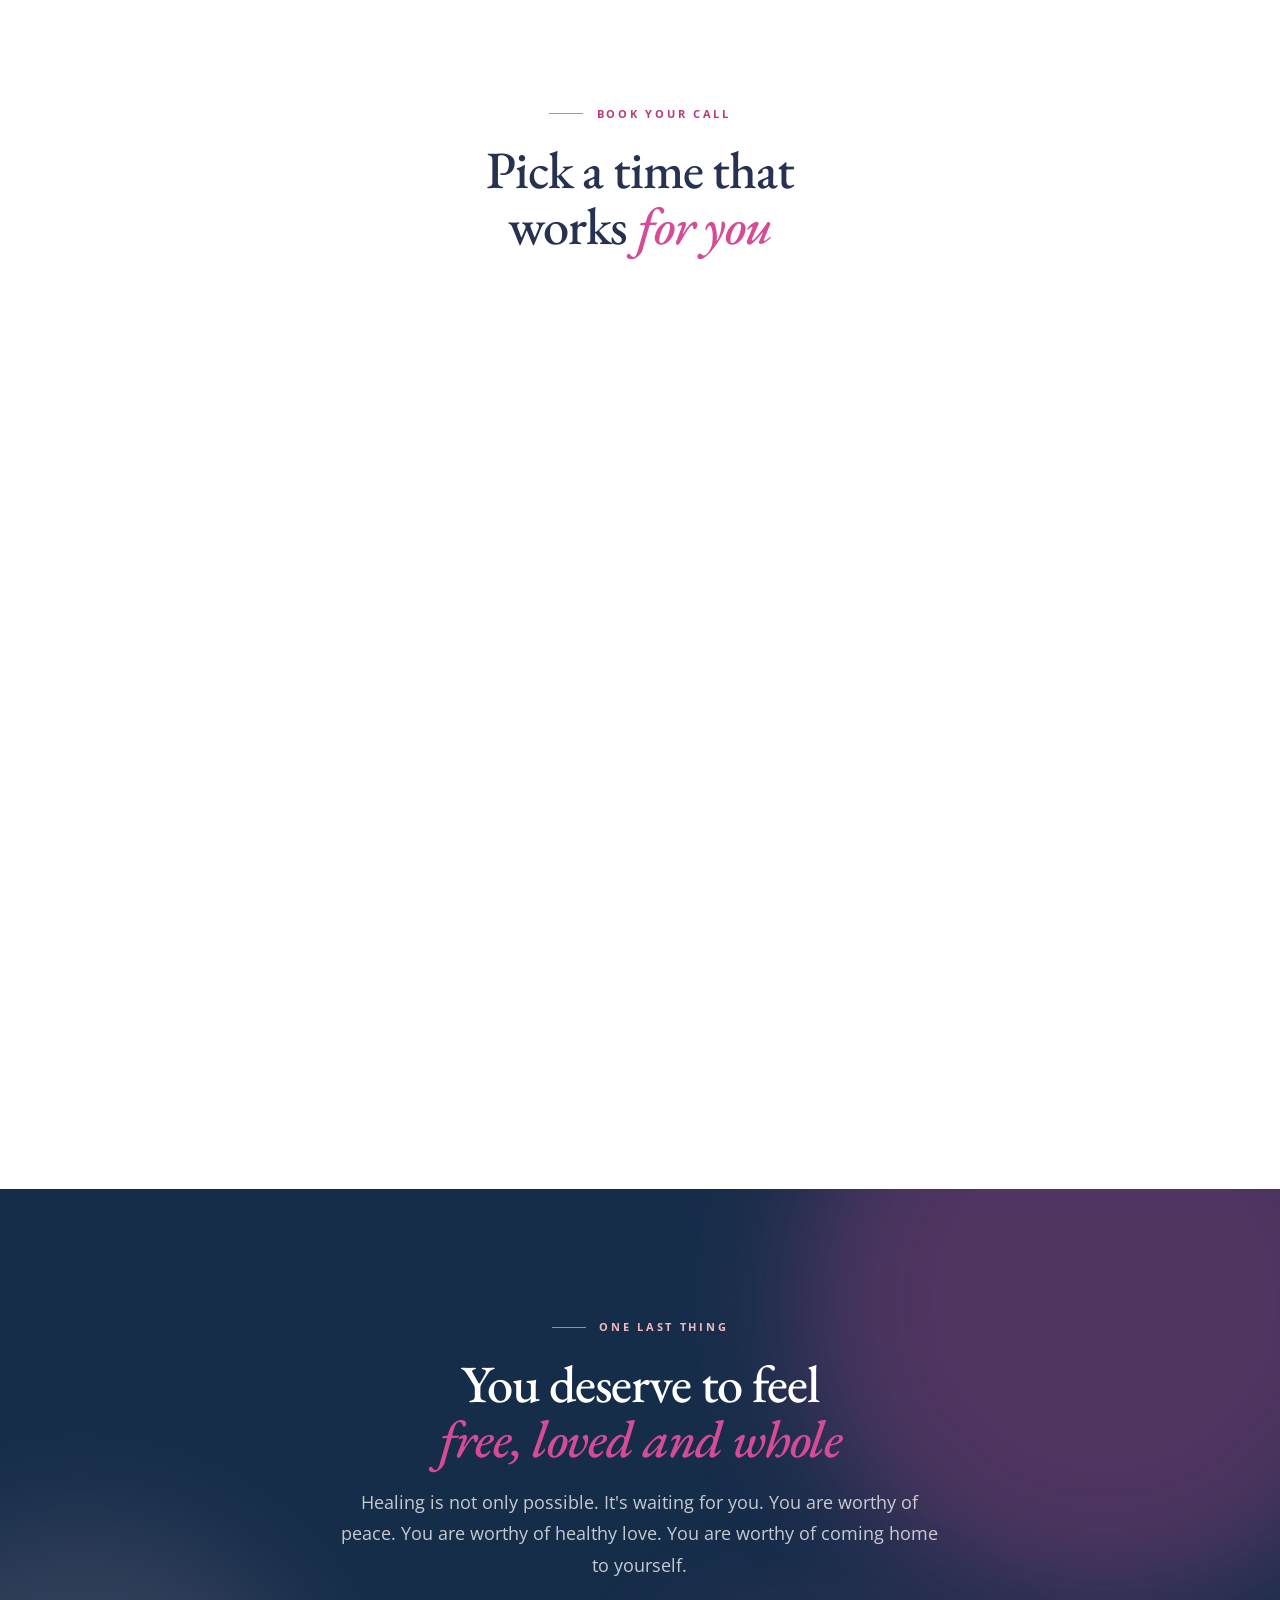
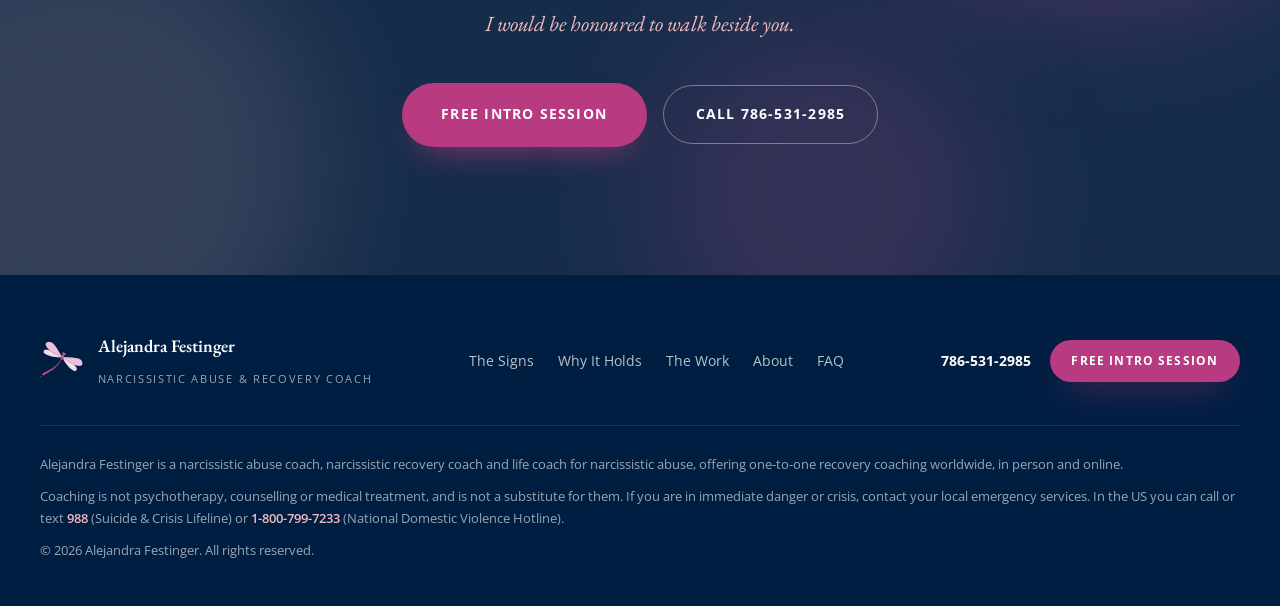
==== commit 793e0b01: "Shrink hero and poster images to speed up LCP The 380KB hero webp was the LCP element; re-encode a r" ====
--- a/index.html
+++ b/index.html
@@ -28,10 +28,12 @@
 
 <link rel="preconnect" href="https://fonts.googleapis.com">
 <link rel="preconnect" href="https://fonts.gstatic.com" crossorigin>
-<link rel="preconnect" href="https://assets.calendly.com">
-<link rel="preconnect" href="https://calendly.com" crossorigin>
-<link href="https://fonts.googleapis.com/css2?family=EB+Garamond:ital,wght@0,400;0,500;0,600;1,400;1,500&family=Open+Sans:wght@300;400;500;600;700&display=swap" rel="stylesheet">
+<!-- Fonts loaded non-render-blocking: applied via onload; noscript fallback below. -->
+<link rel="preload" as="style" href="https://fonts.googleapis.com/css2?family=EB+Garamond:ital,wght@0,400;0,500;0,600;1,400;1,500&family=Open+Sans:wght@400;500;600;700&display=swap">
+<link rel="stylesheet" href="https://fonts.googleapis.com/css2?family=EB+Garamond:ital,wght@0,400;0,500;0,600;1,400;1,500&family=Open+Sans:wght@400;500;600;700&display=swap" media="print" onload="this.media='all'">
+<noscript><link rel="stylesheet" href="https://fonts.googleapis.com/css2?family=EB+Garamond:ital,wght@0,400;0,500;0,600;1,400;1,500&family=Open+Sans:wght@400;500;600;700&display=swap"></noscript>
 <link rel="stylesheet" href="assets/styles.css">
+<link rel="preload" as="image" href="images/alejandra-hero.jpg" fetchpriority="high">
 
 <script type="application/ld+json">
 {
@@ -145,7 +147,7 @@
         <div class="frame-offset" aria-hidden="true"></div>
 
         <figure class="hero-photo">
-          <img src="images/alejandra.webp" alt="Alejandra Festinger, narcissistic abuse recovery coach" width="720" height="880" fetchpriority="high">
+          <img src="images/alejandra-hero.jpg" alt="Alejandra Festinger, narcissistic abuse recovery coach" width="720" height="880" fetchpriority="high">
         </figure>
 
         <!-- rotating seal — links to the clips -->
@@ -675,7 +677,7 @@
         <h2 class="display">Pick a time that<br>works <em>for you</em></h2>
       </div>
       <div class="calendly-inline-widget book-embed"
-           data-url="https://calendly.com/cleofestinger/call?hide_gdpr_banner=1&amp;background_color=ffffff&amp;text_color=273252&amp;primary_color=b83a80"
+           data-url="https://calendly.com/cleofestinger/call?text_color=273252&amp;primary_color=b83a80"
            aria-label="Booking calendar"></div>
     </div>
   </section>
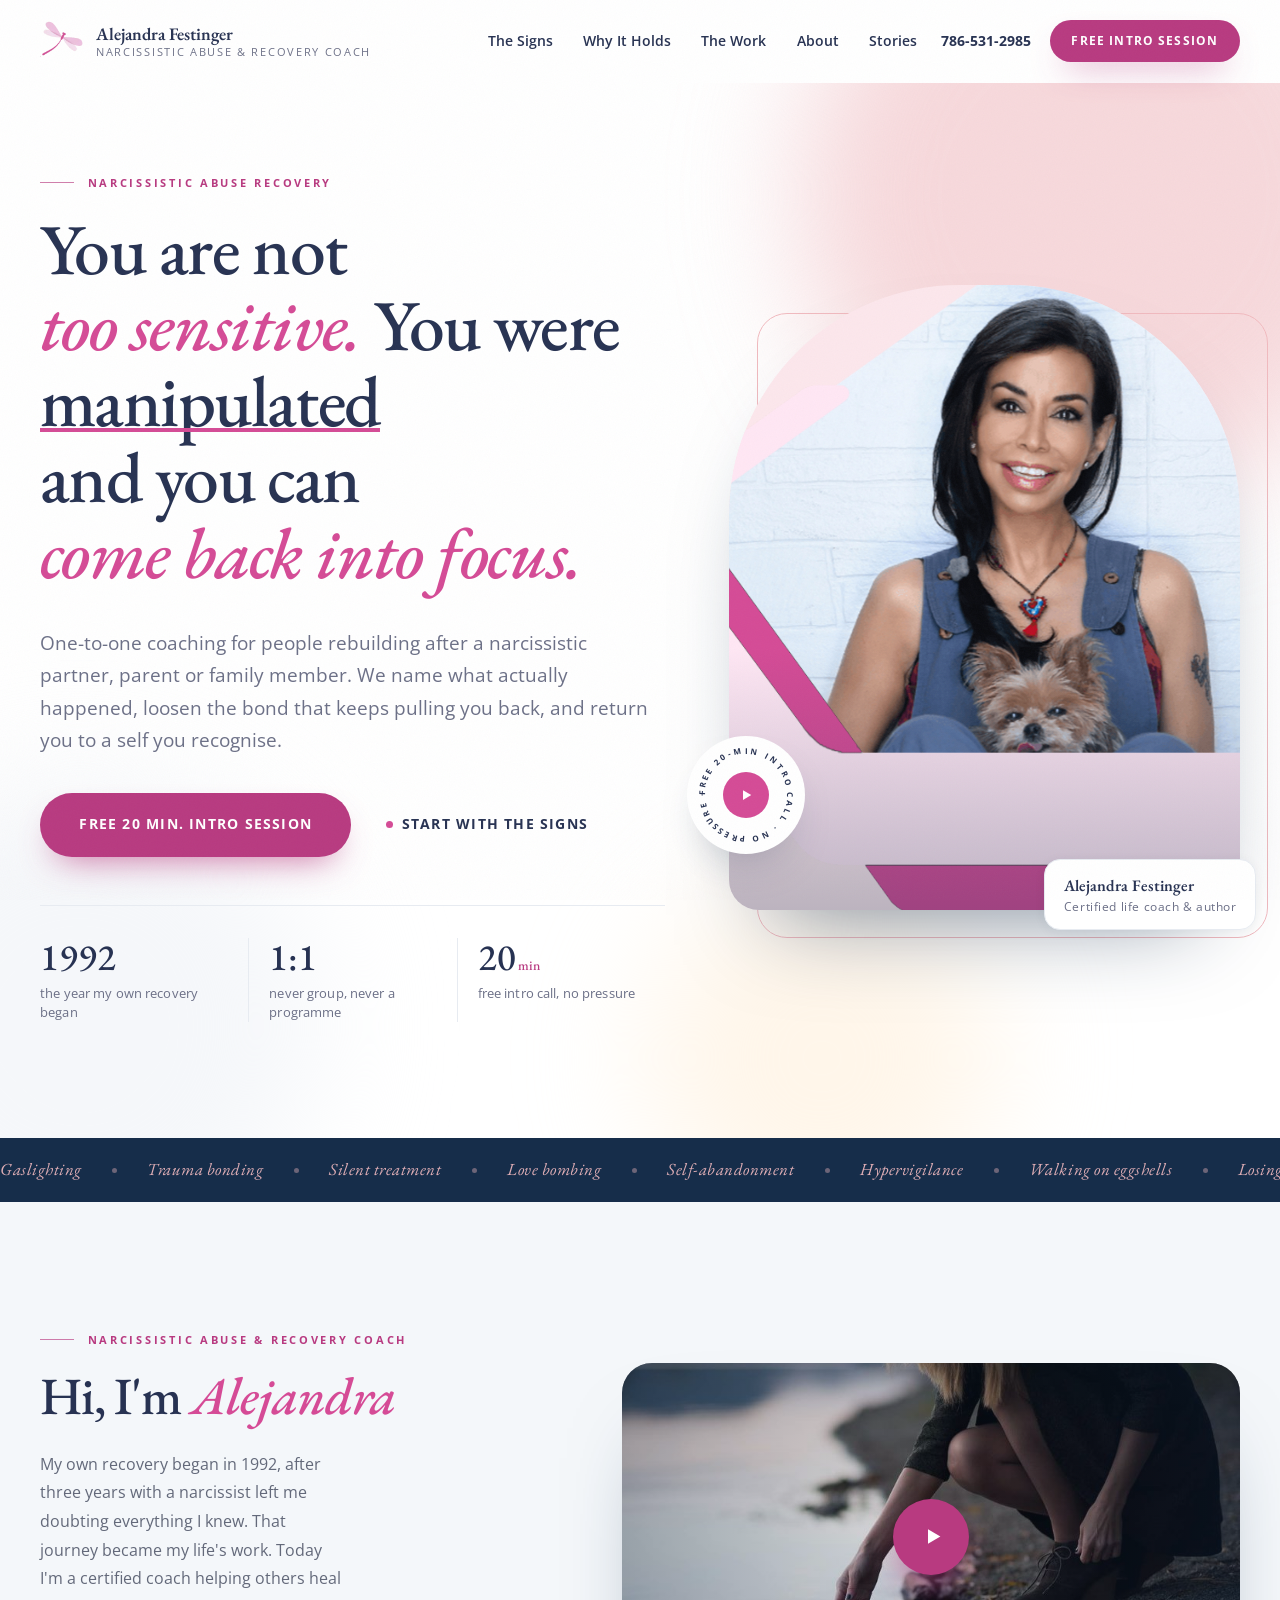
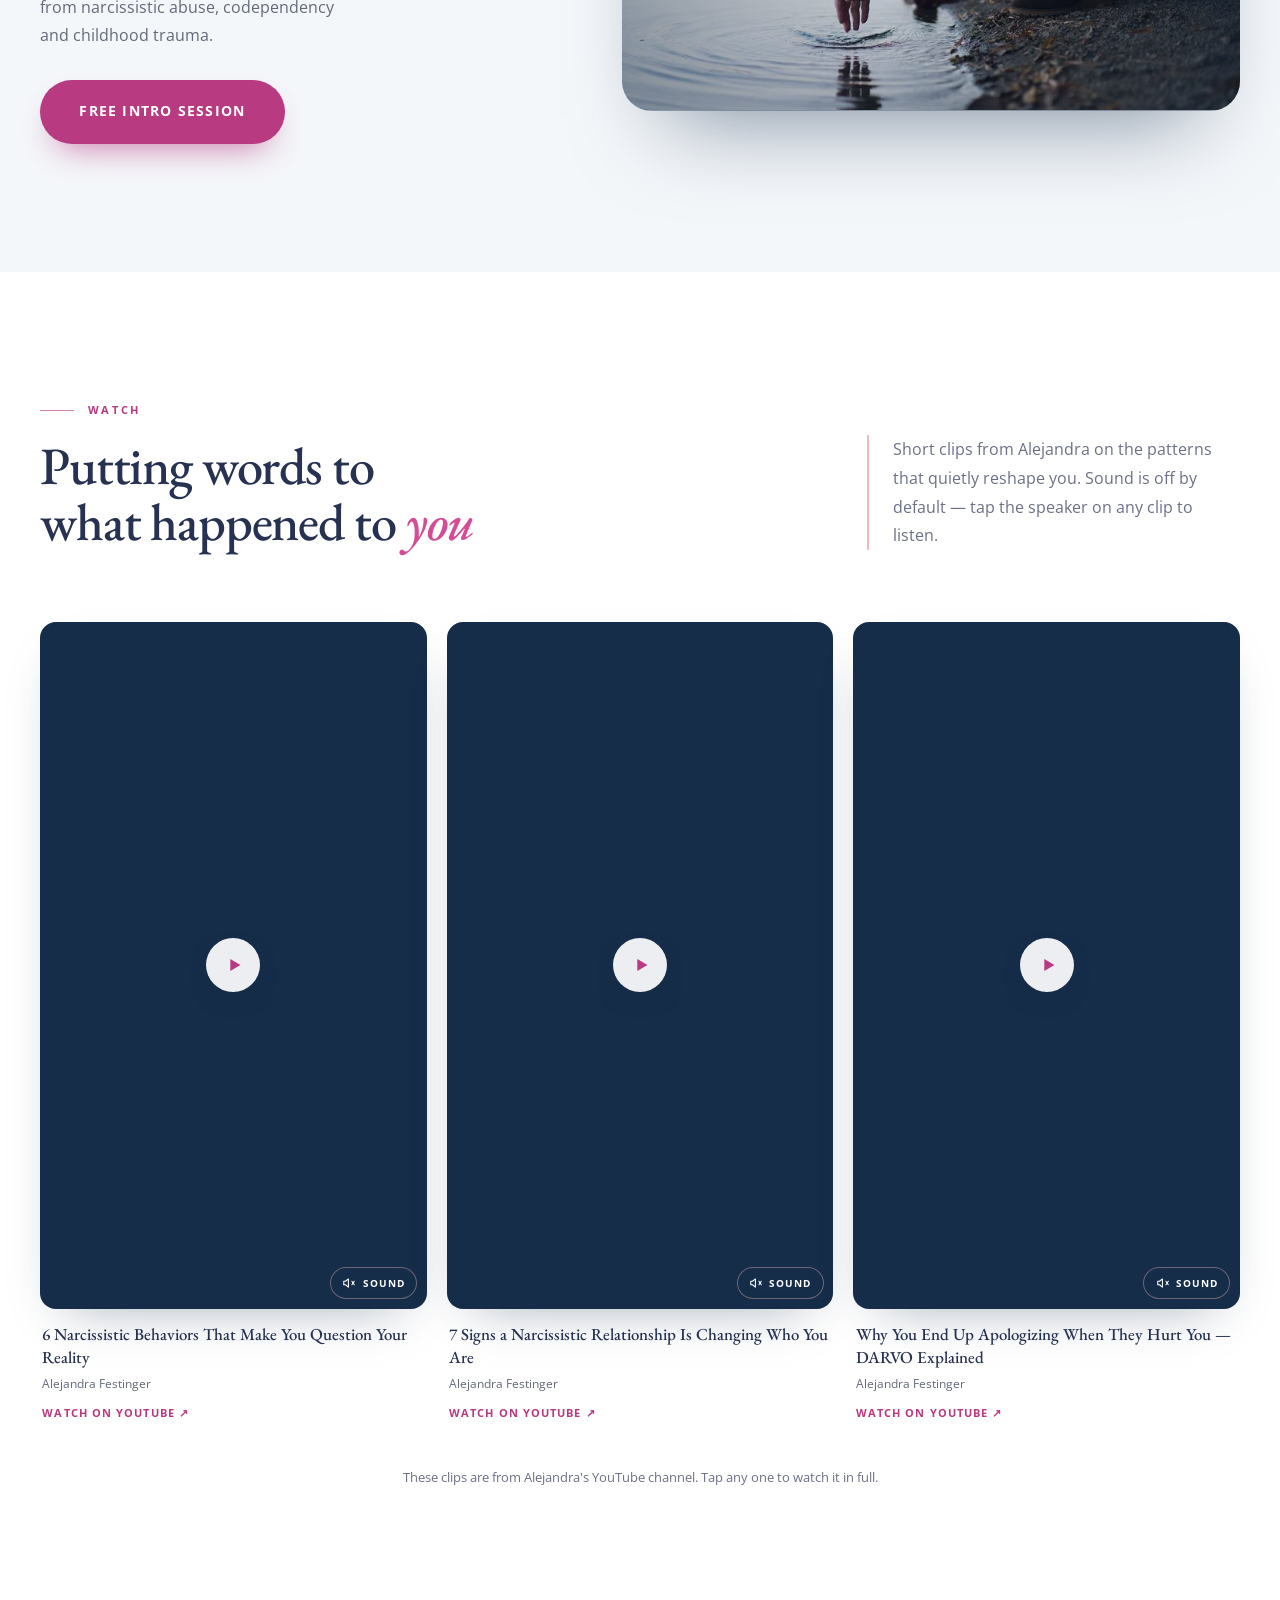
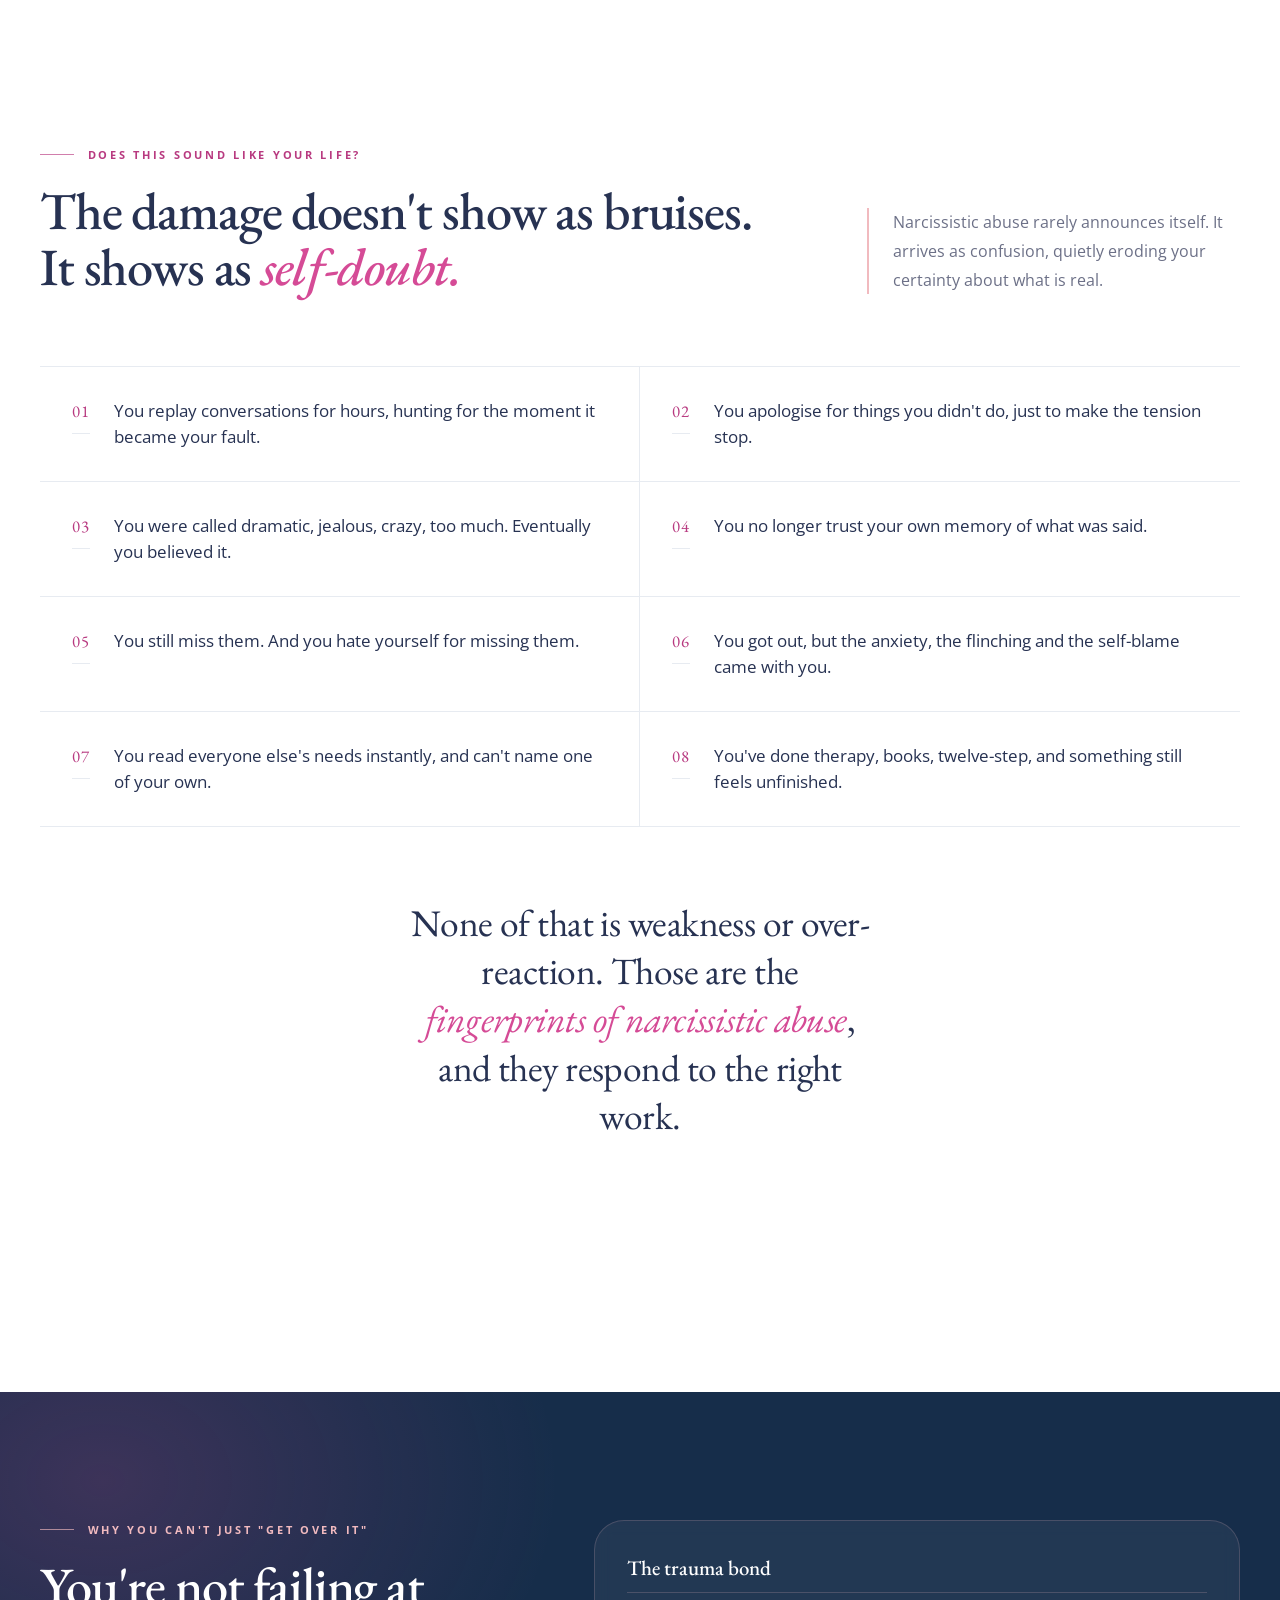
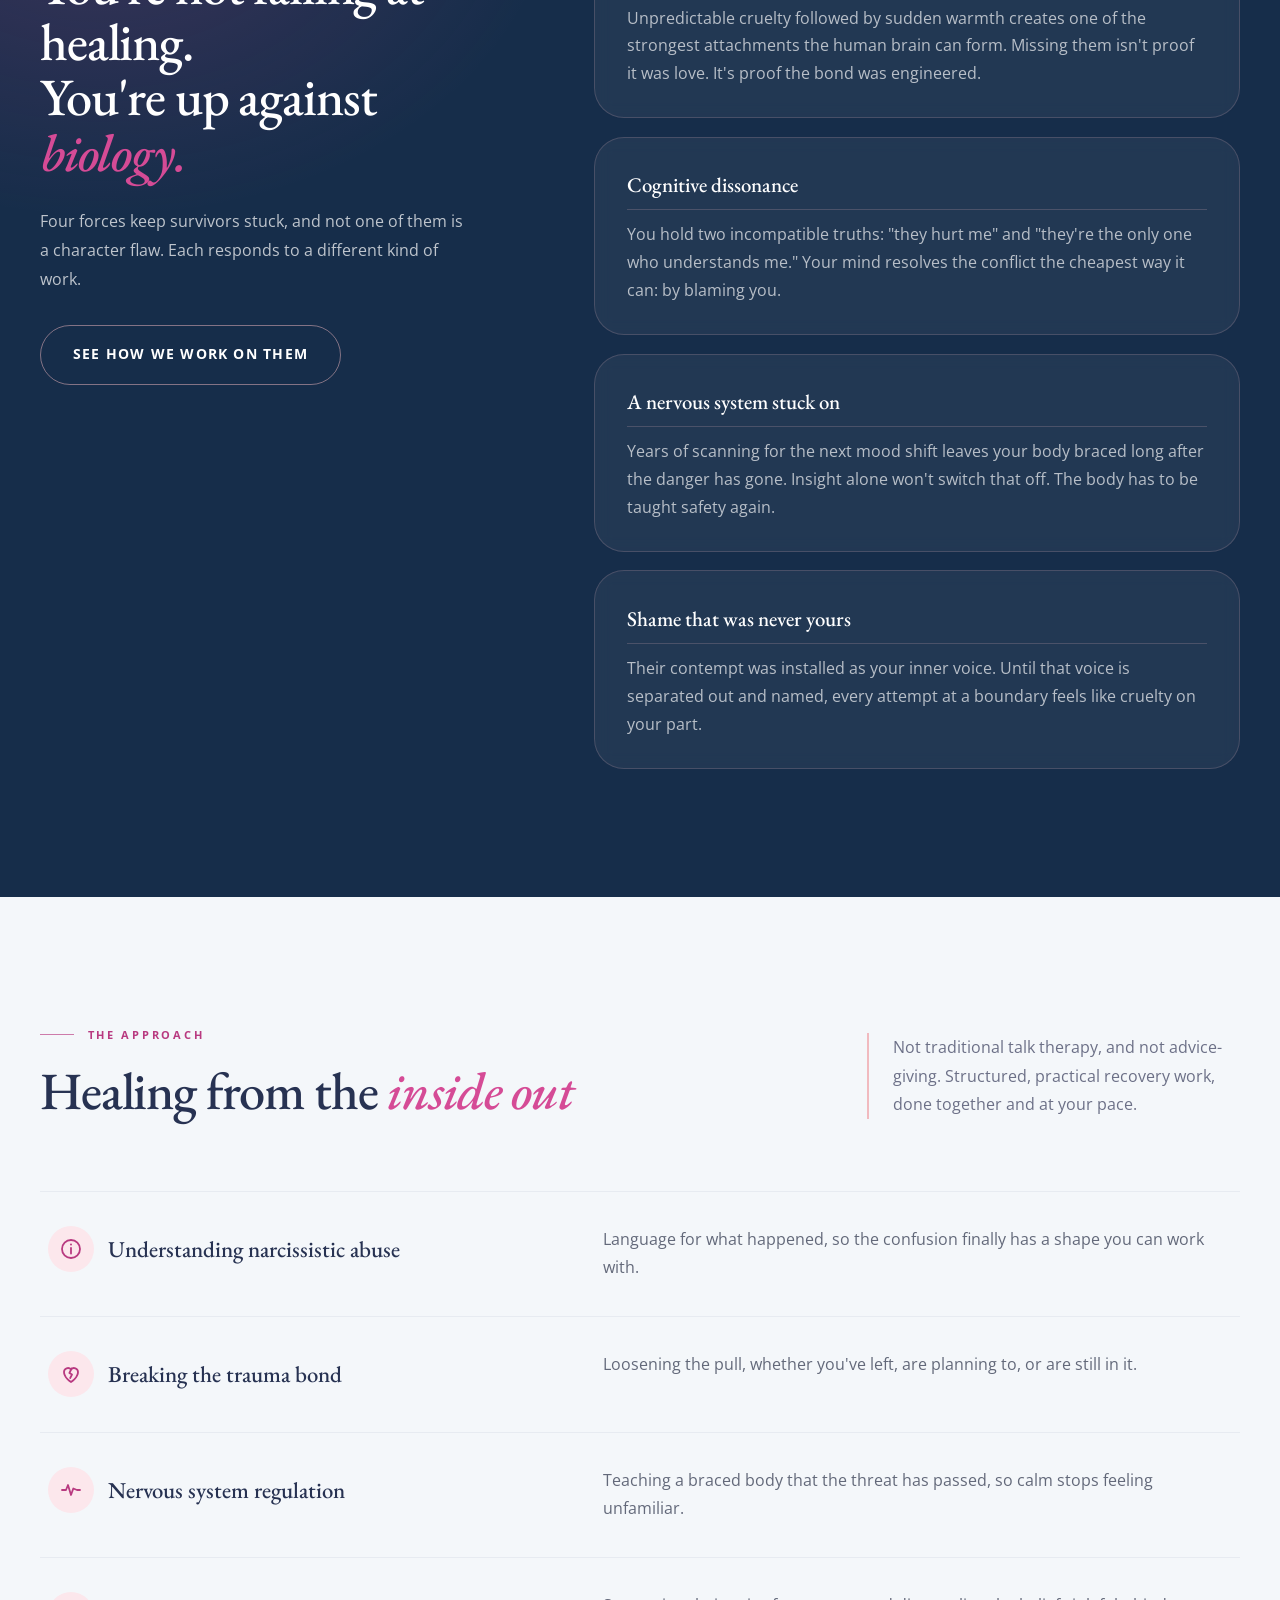
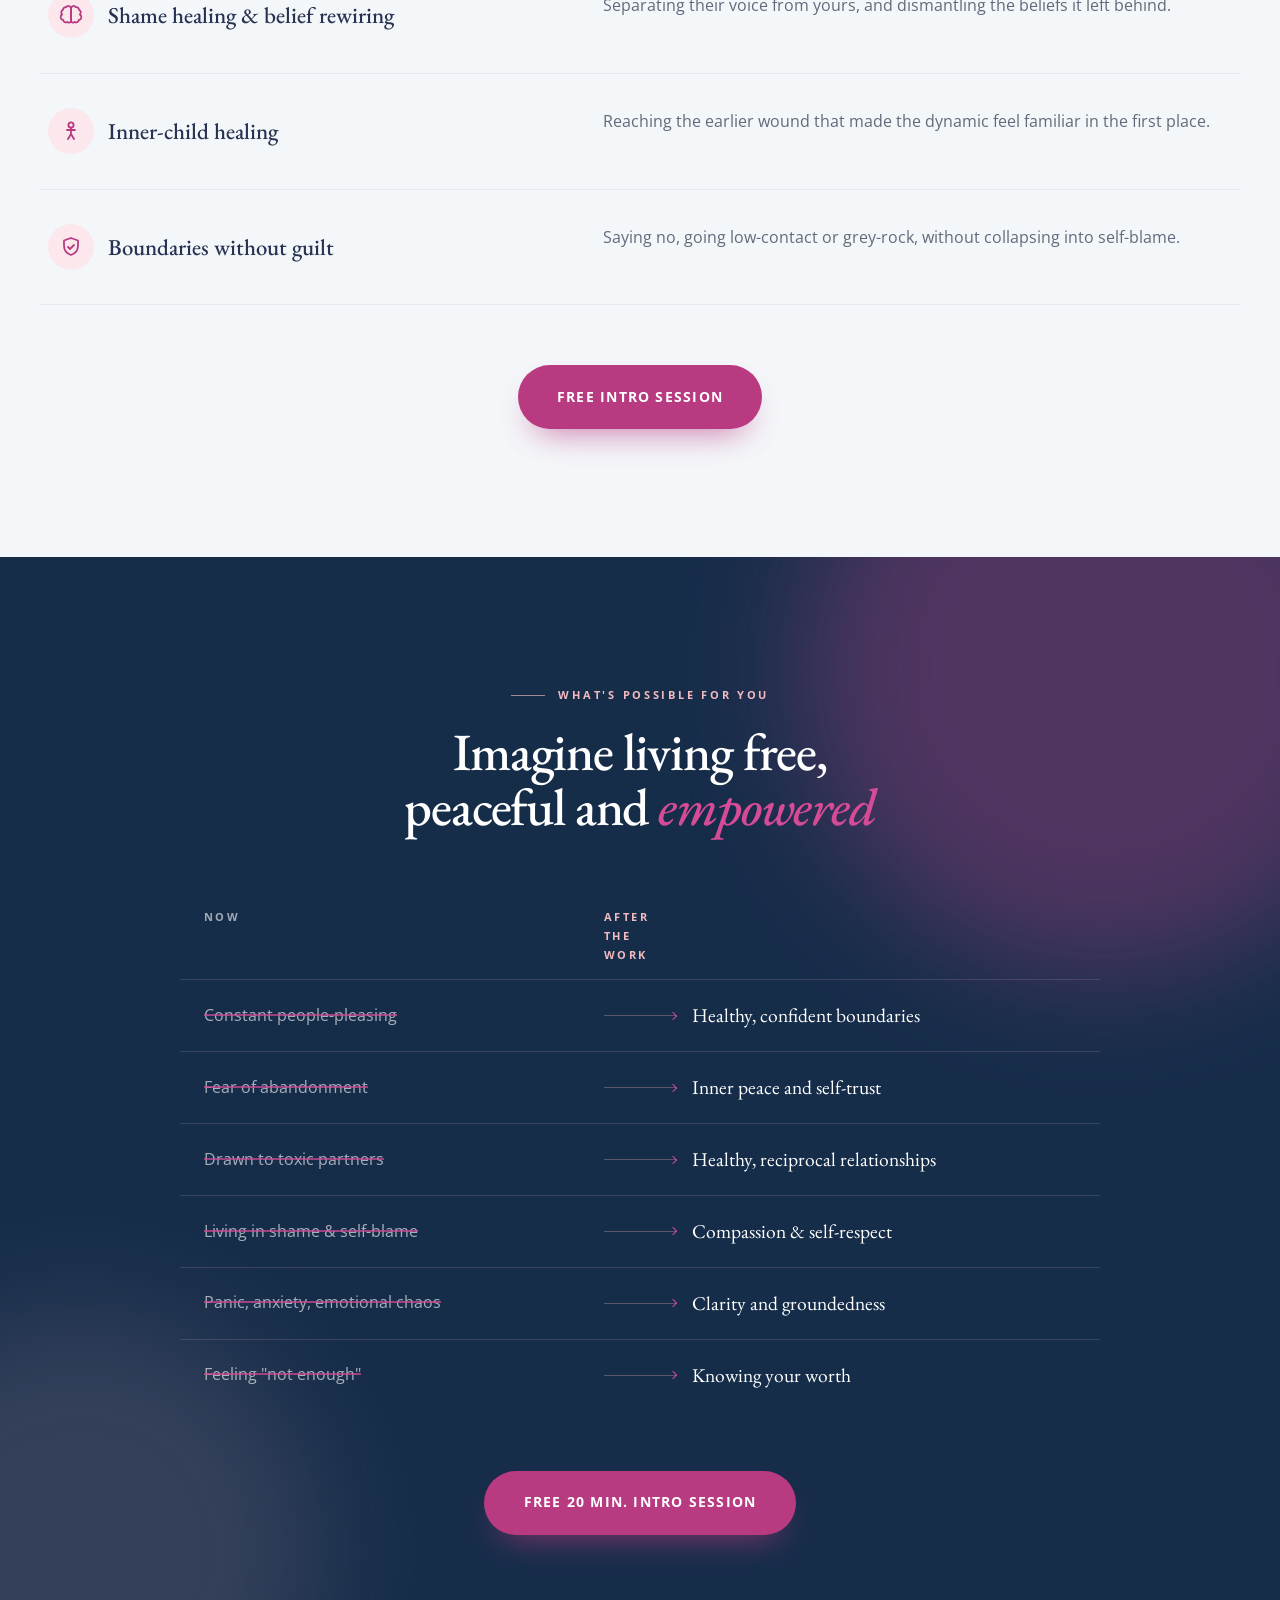
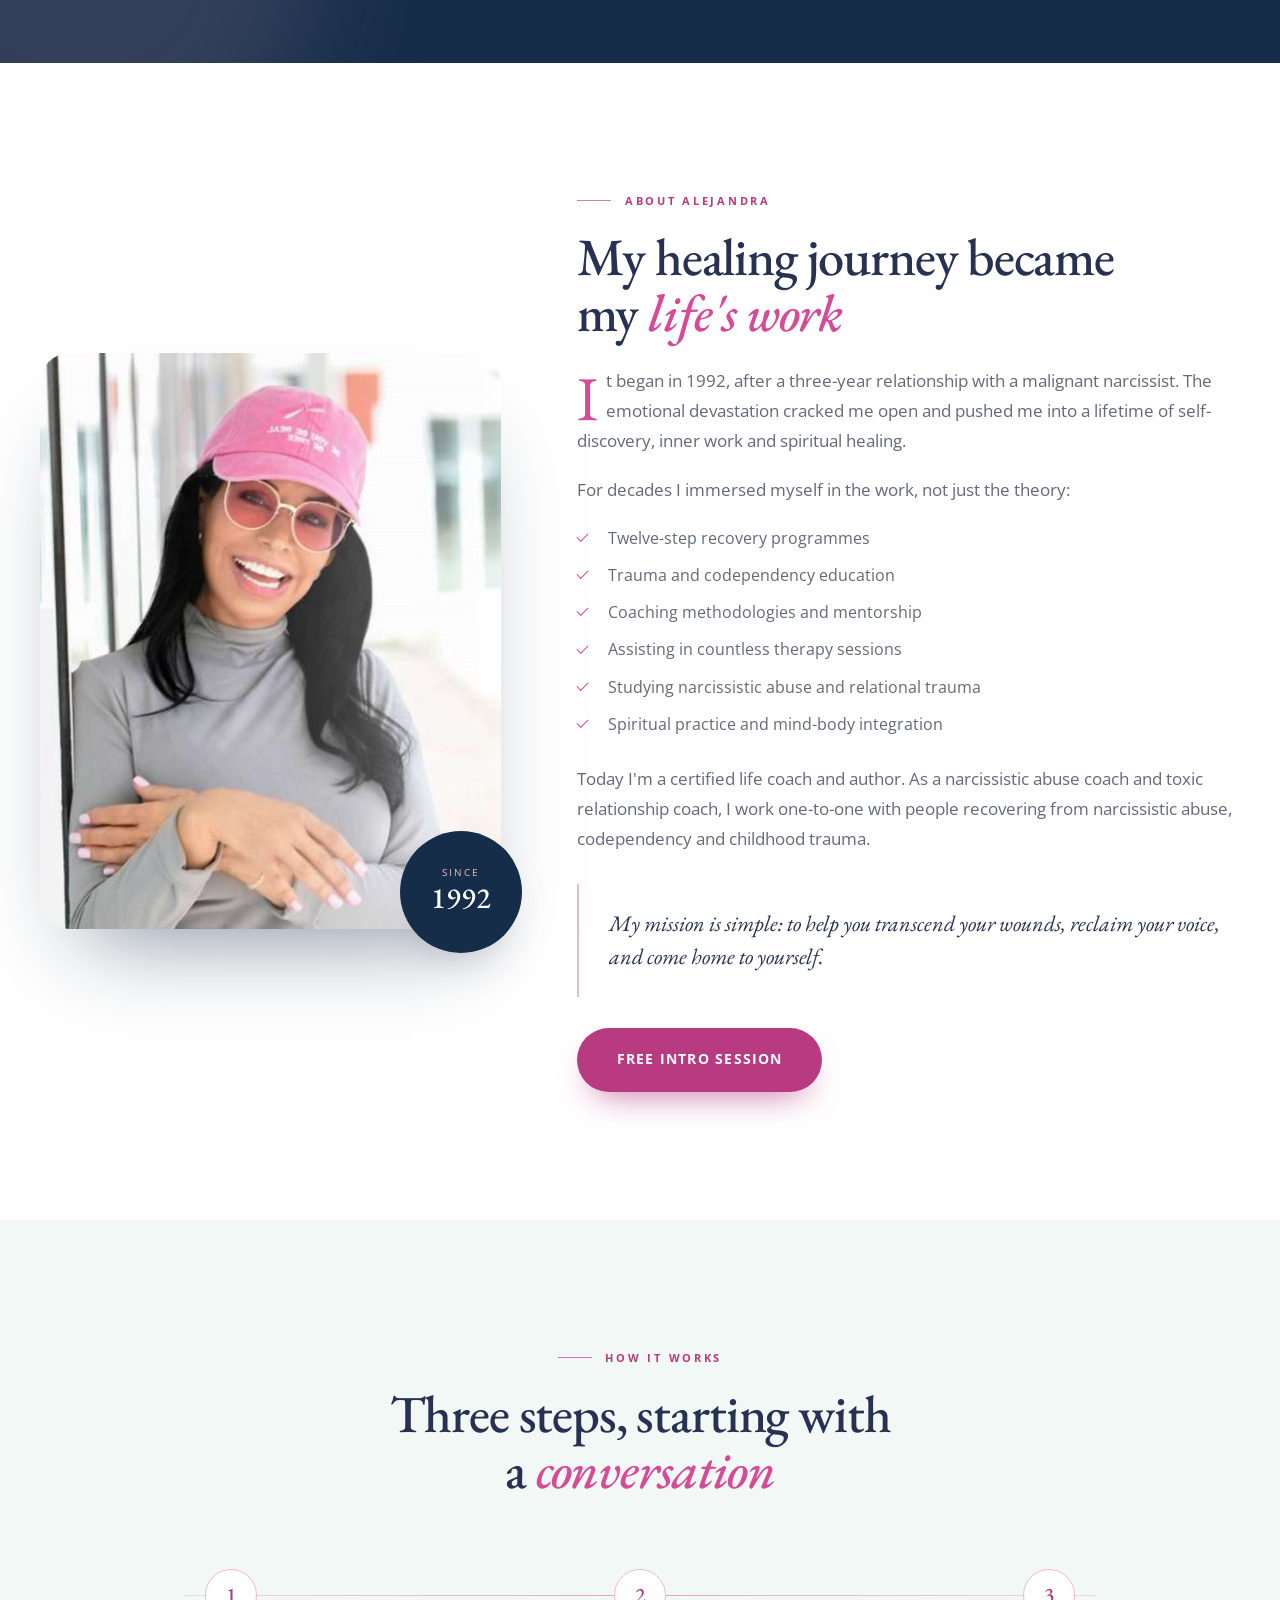
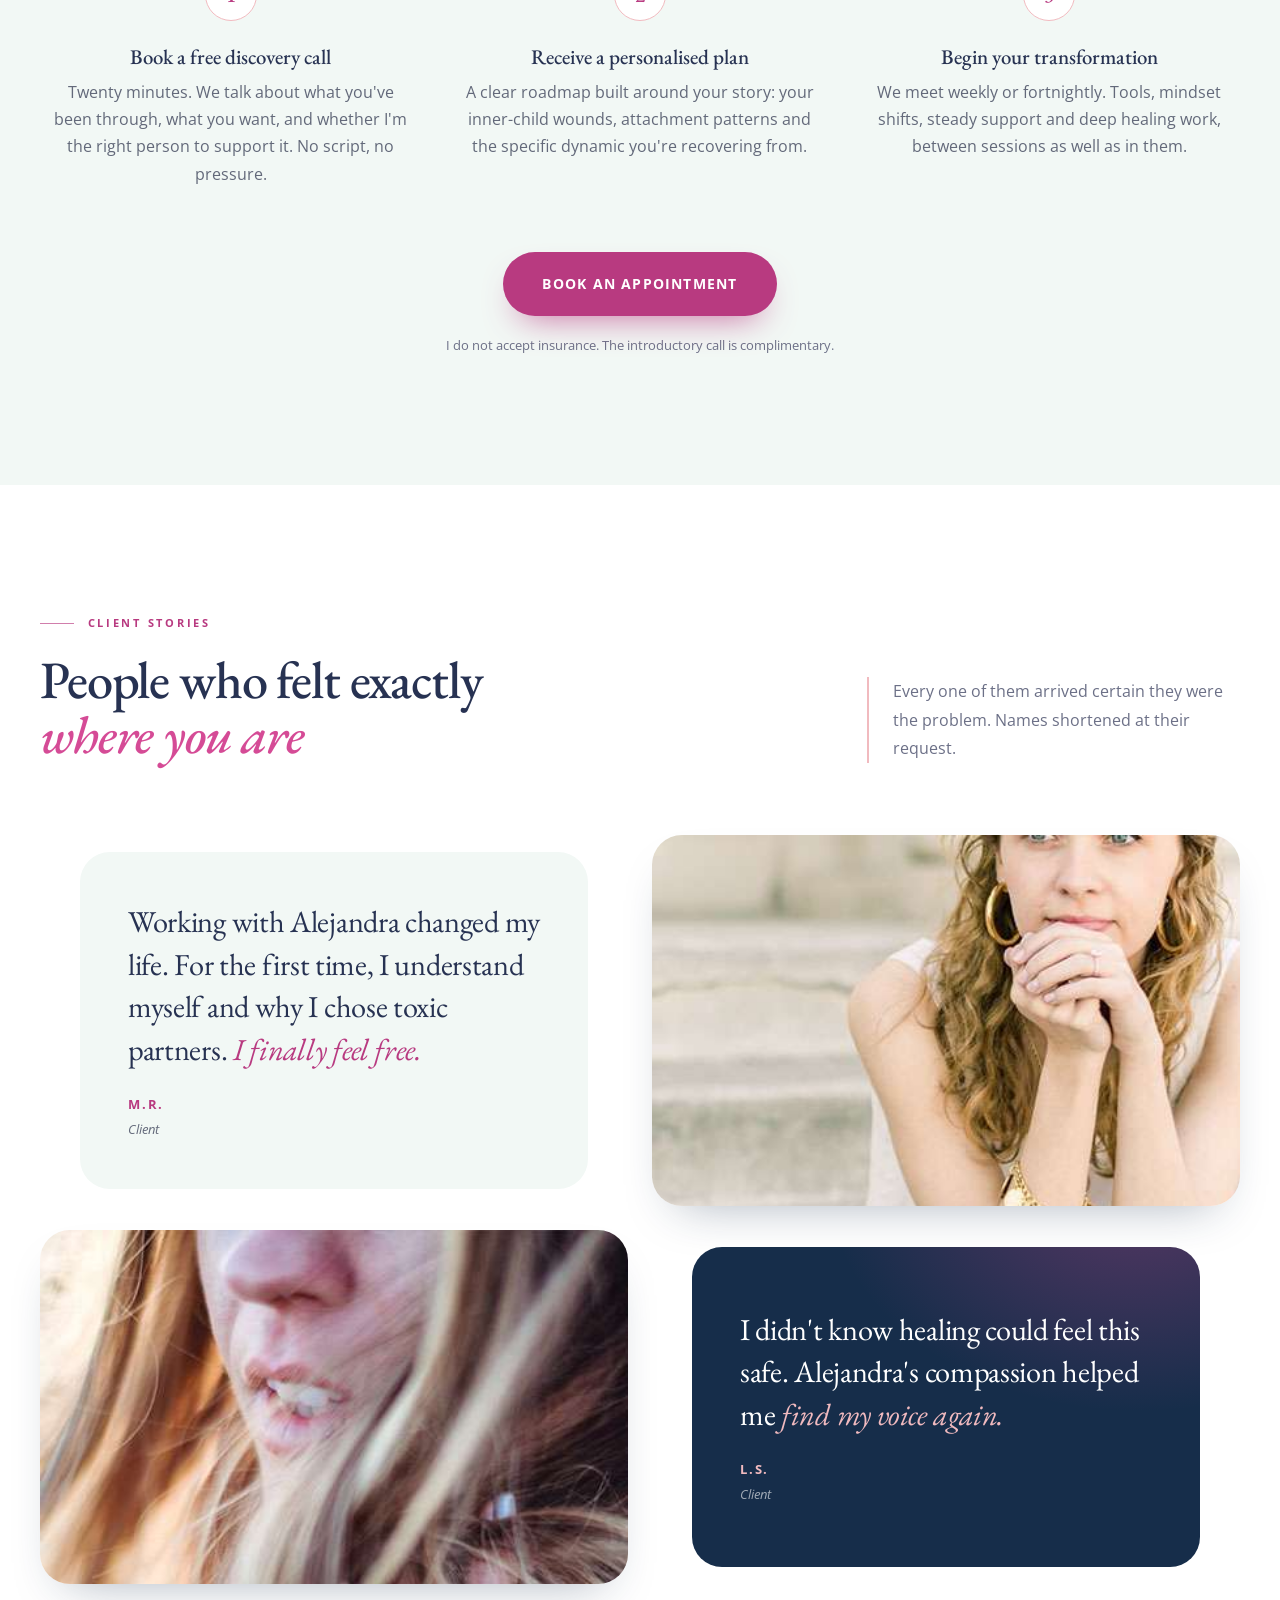
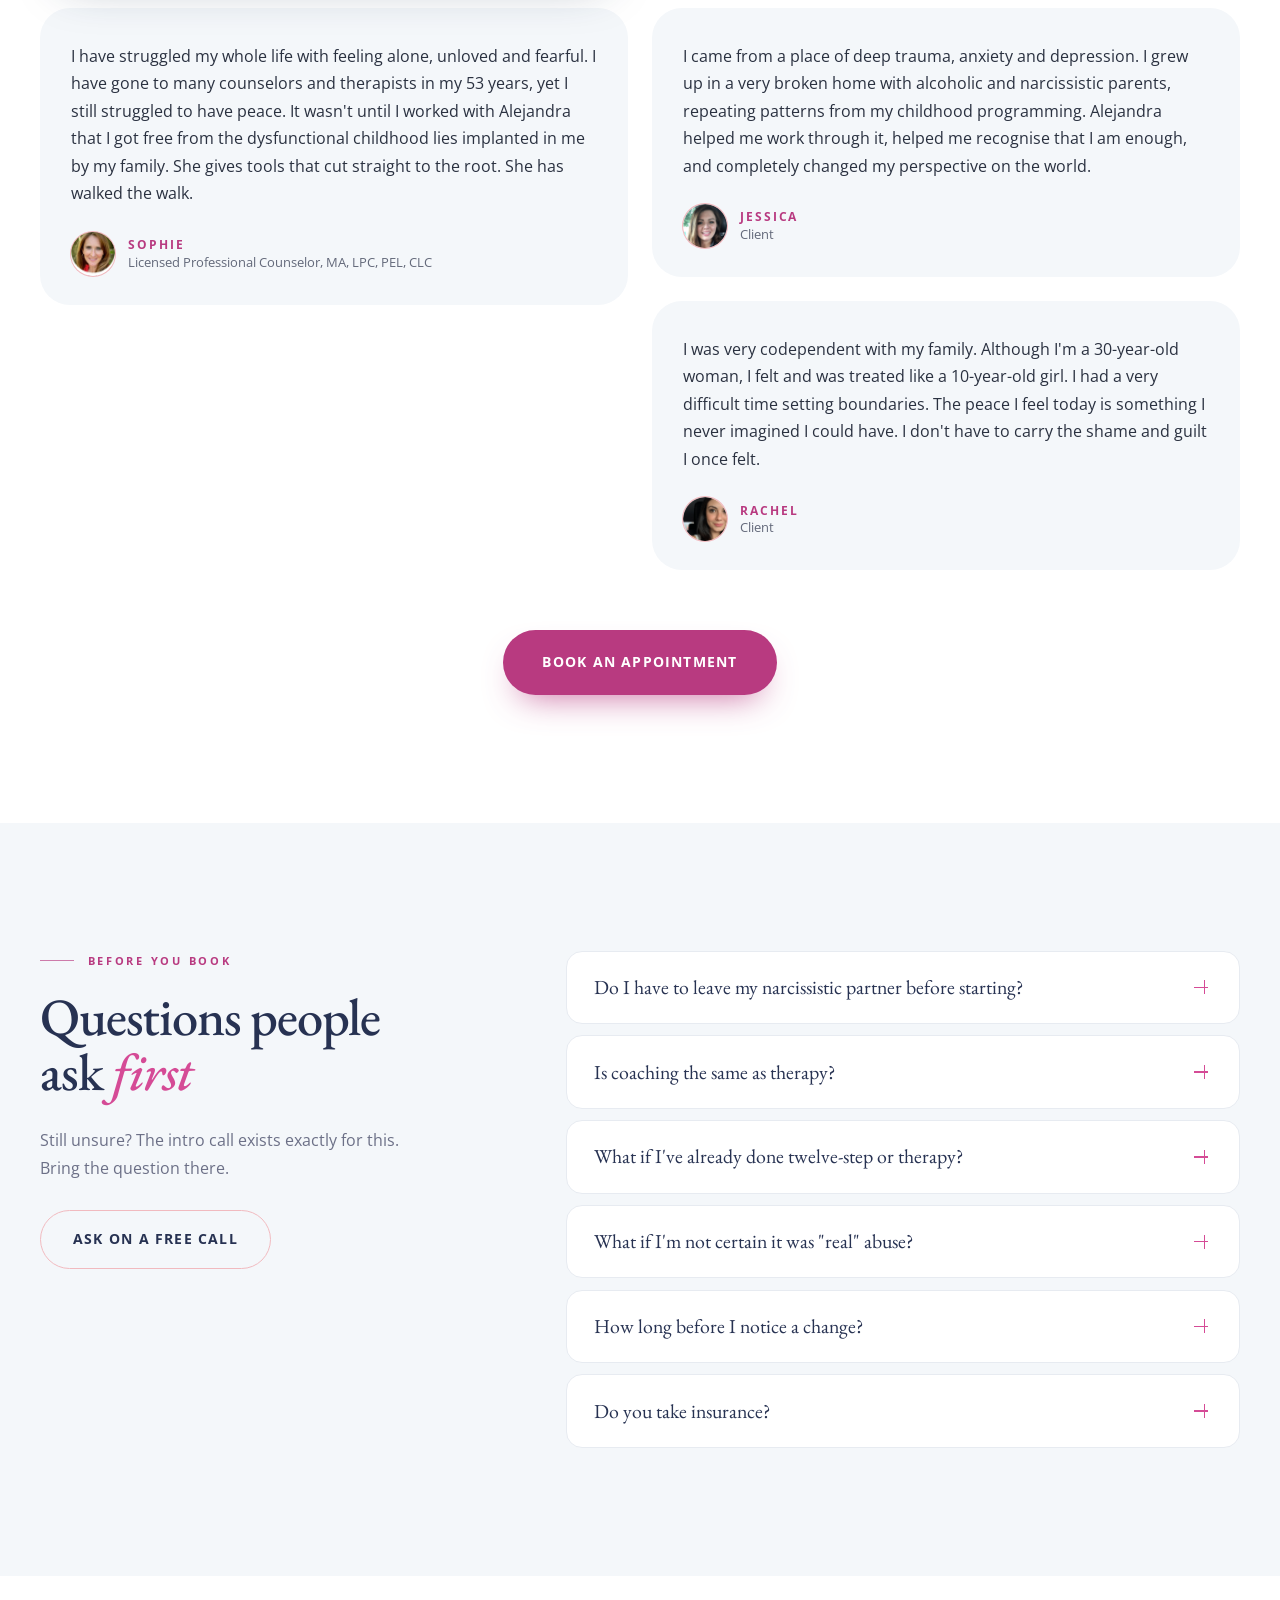
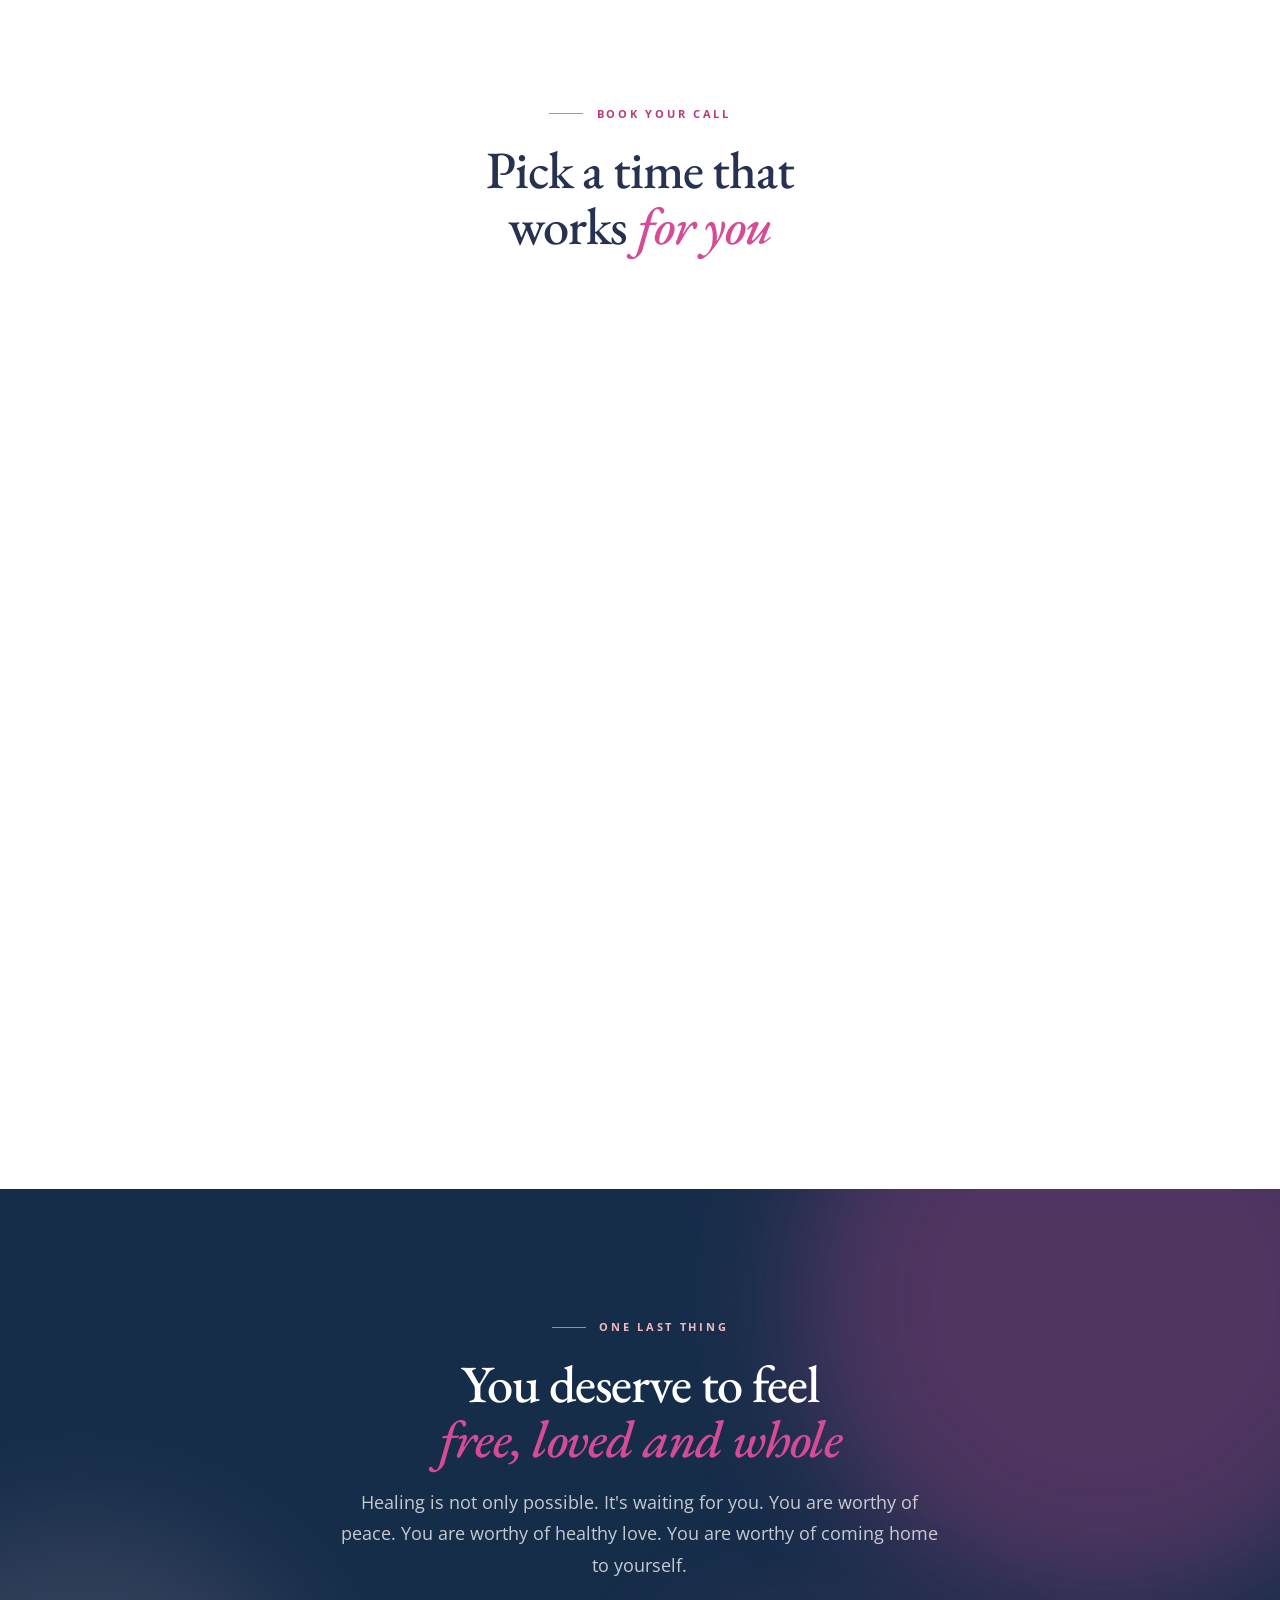
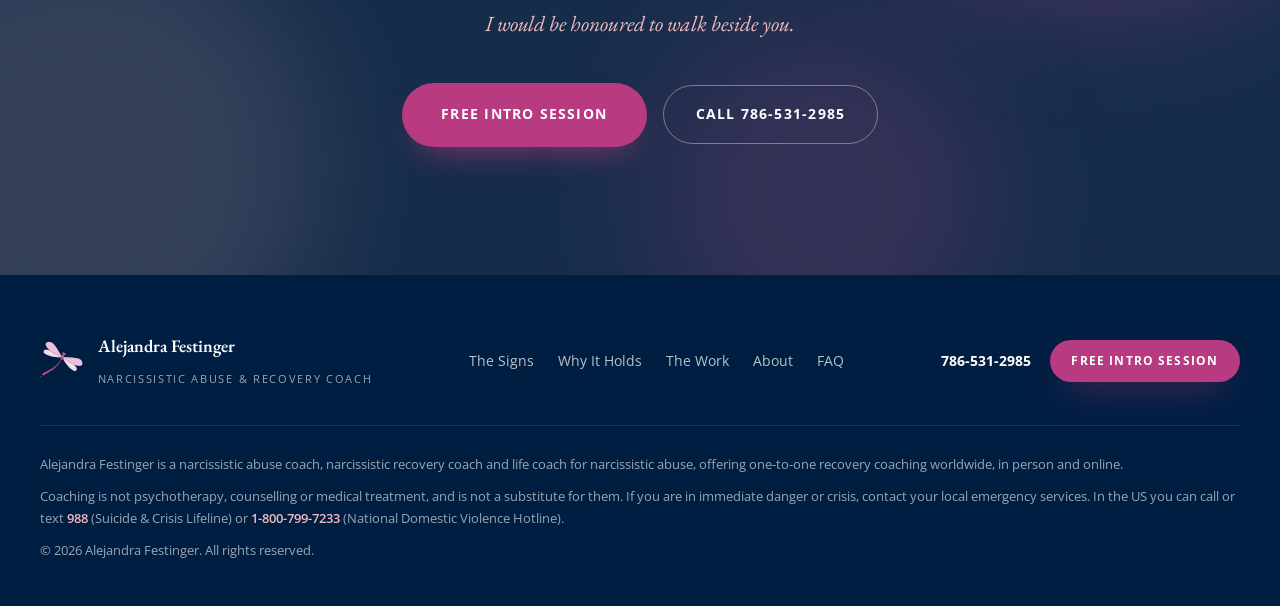
==== commit d6dc6c66: "Revert hero to the original webp (JPEG dropped its transparency) The hero image has an alpha channel" ====
--- a/index.html
+++ b/index.html
@@ -33,7 +33,7 @@
 <link rel="stylesheet" href="https://fonts.googleapis.com/css2?family=EB+Garamond:ital,wght@0,400;0,500;0,600;1,400;1,500&family=Open+Sans:wght@400;500;600;700&display=swap" media="print" onload="this.media='all'">
 <noscript><link rel="stylesheet" href="https://fonts.googleapis.com/css2?family=EB+Garamond:ital,wght@0,400;0,500;0,600;1,400;1,500&family=Open+Sans:wght@400;500;600;700&display=swap"></noscript>
 <link rel="stylesheet" href="assets/styles.css">
-<link rel="preload" as="image" href="images/alejandra-hero.jpg" fetchpriority="high">
+<link rel="preload" as="image" href="images/alejandra.webp" fetchpriority="high">
 
 <script type="application/ld+json">
 {
@@ -147,7 +147,7 @@
         <div class="frame-offset" aria-hidden="true"></div>
 
         <figure class="hero-photo">
-          <img src="images/alejandra-hero.jpg" alt="Alejandra Festinger, narcissistic abuse recovery coach" width="720" height="880" fetchpriority="high">
+          <img src="images/alejandra.webp" alt="Alejandra Festinger, narcissistic abuse recovery coach" width="720" height="880" fetchpriority="high">
         </figure>
 
         <!-- rotating seal — links to the clips -->
